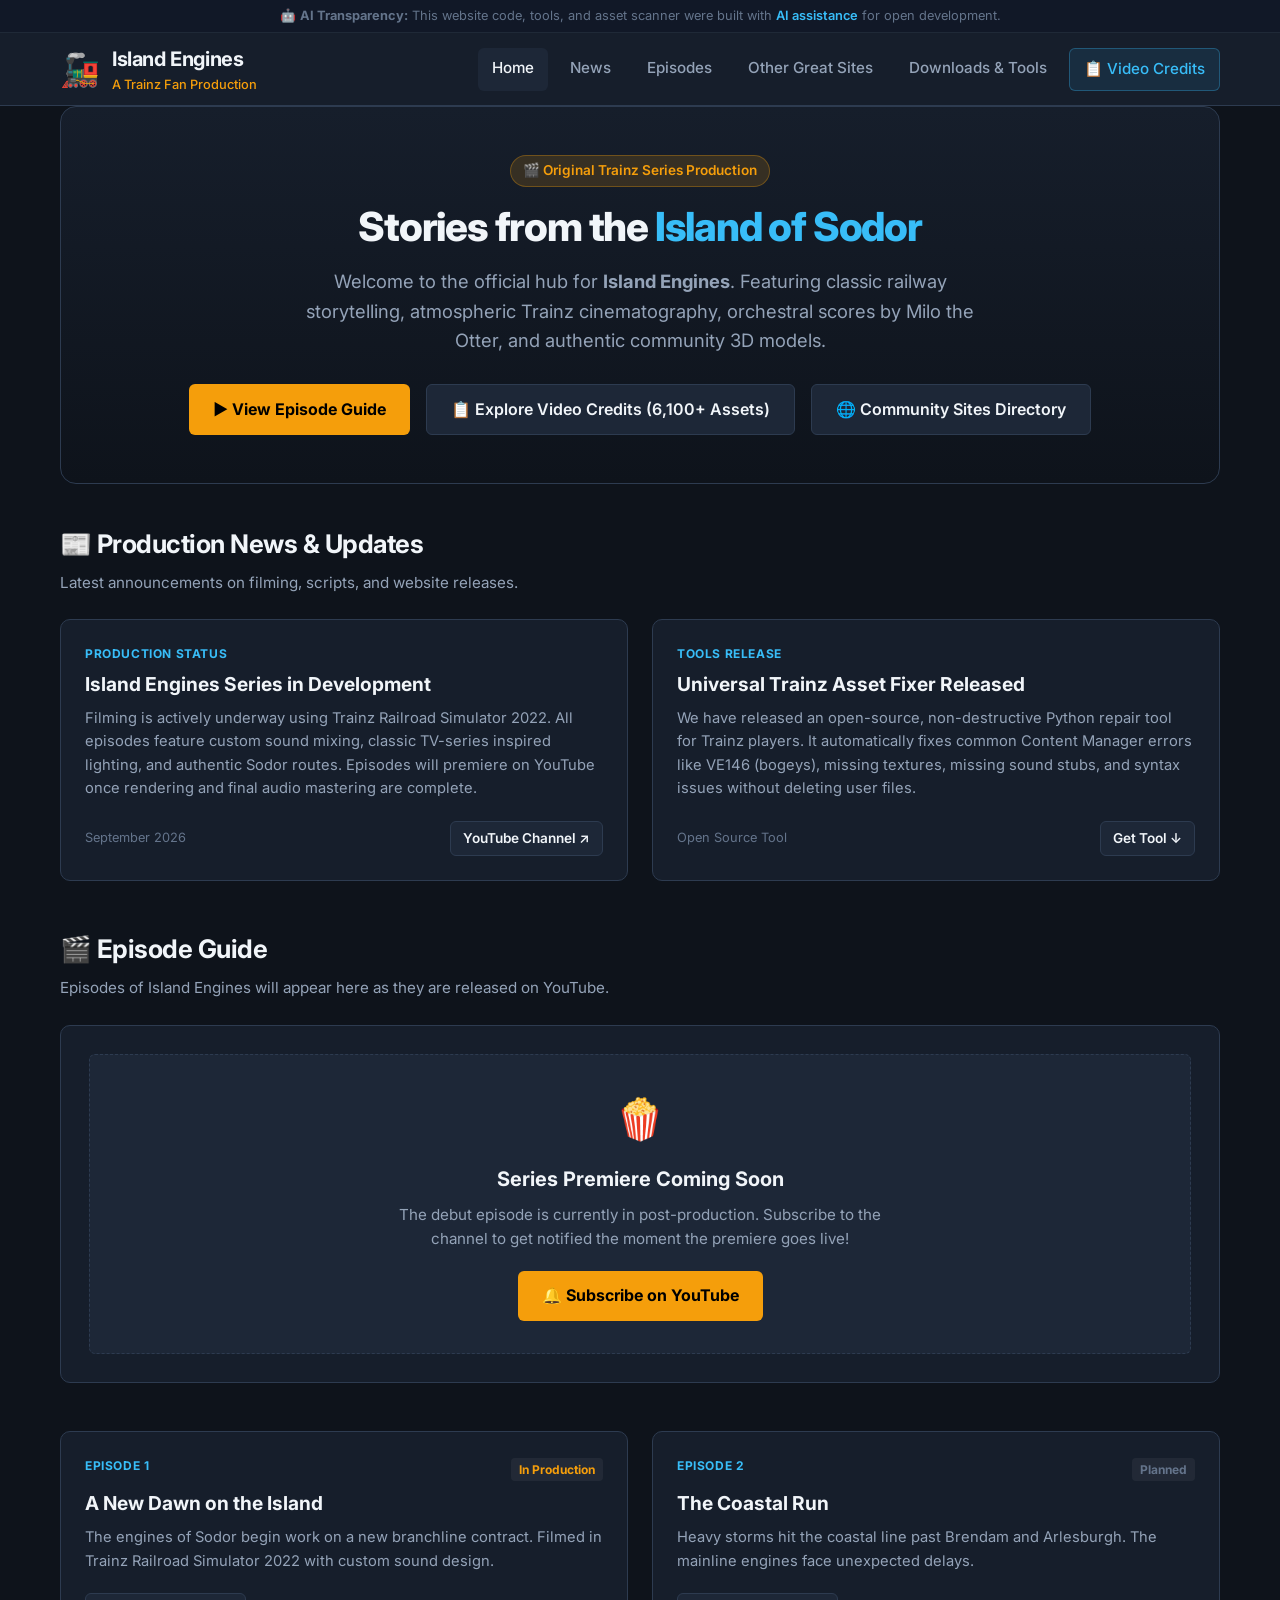
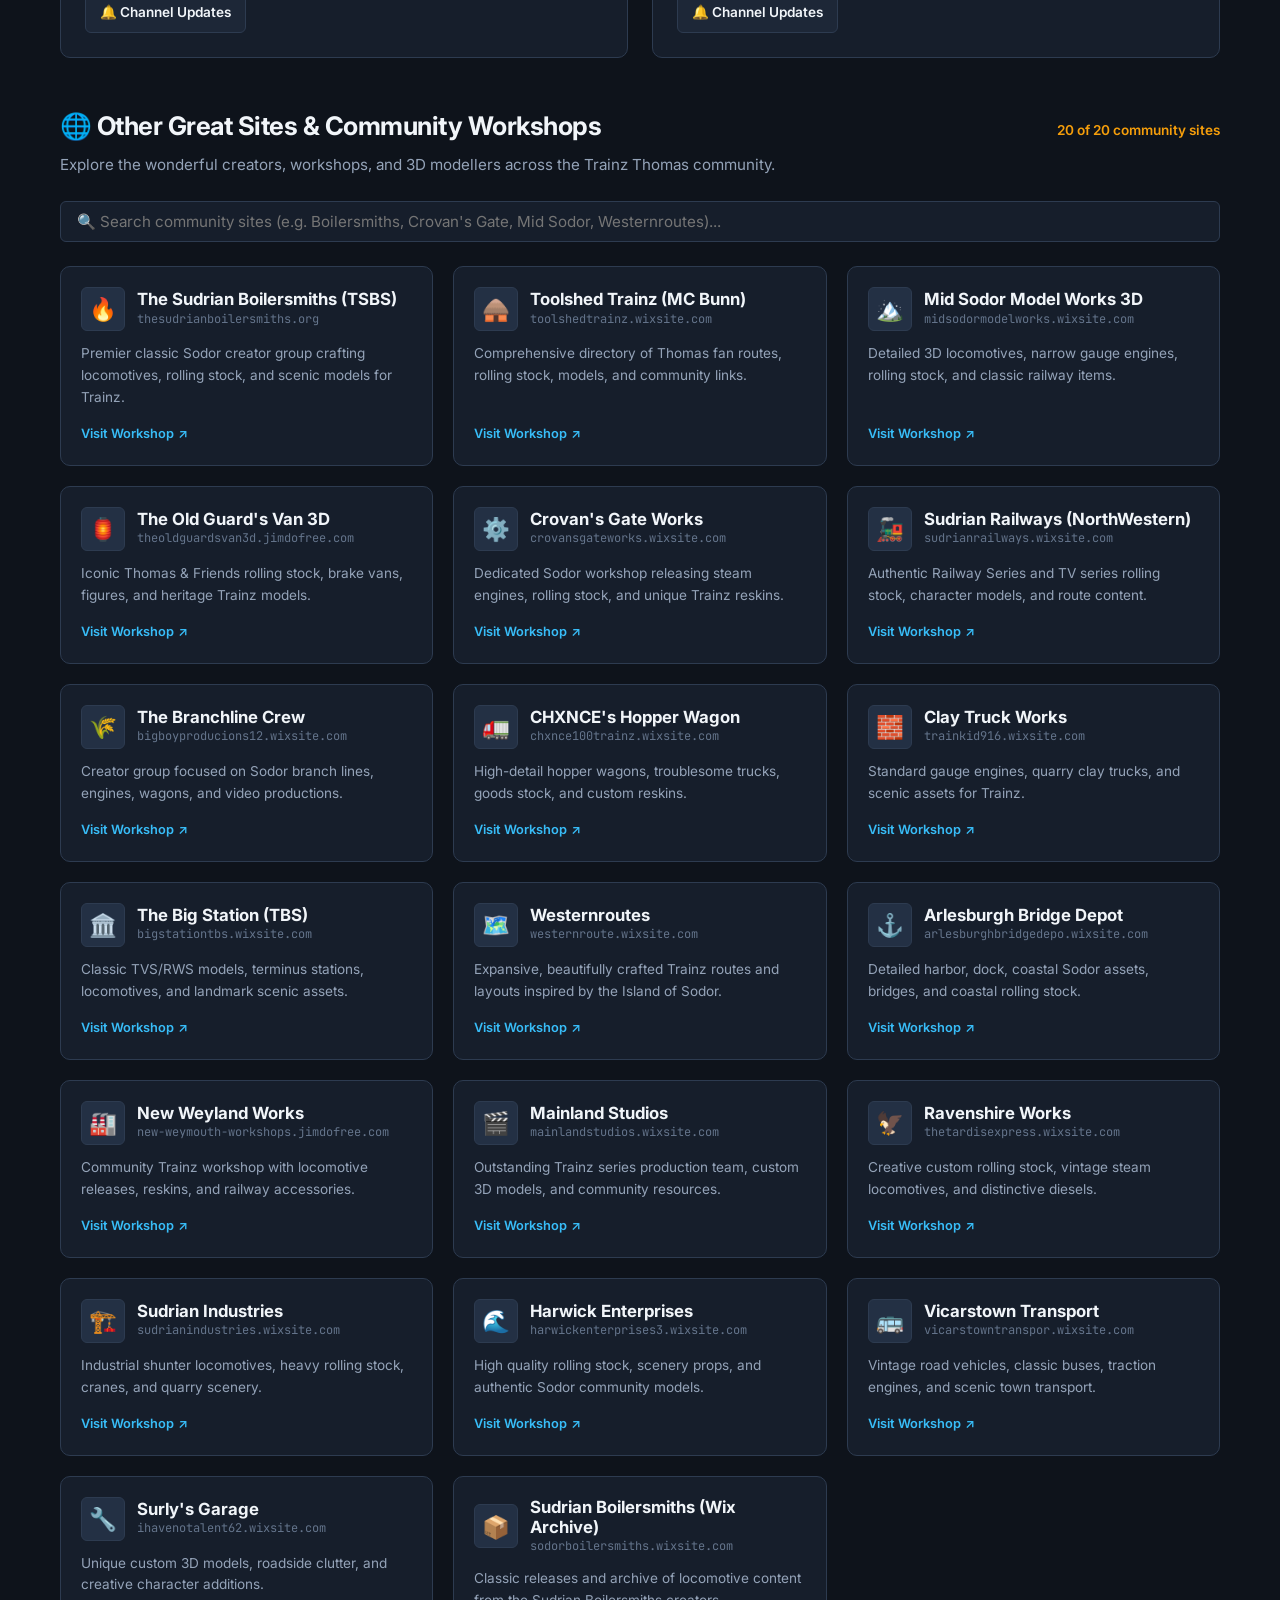
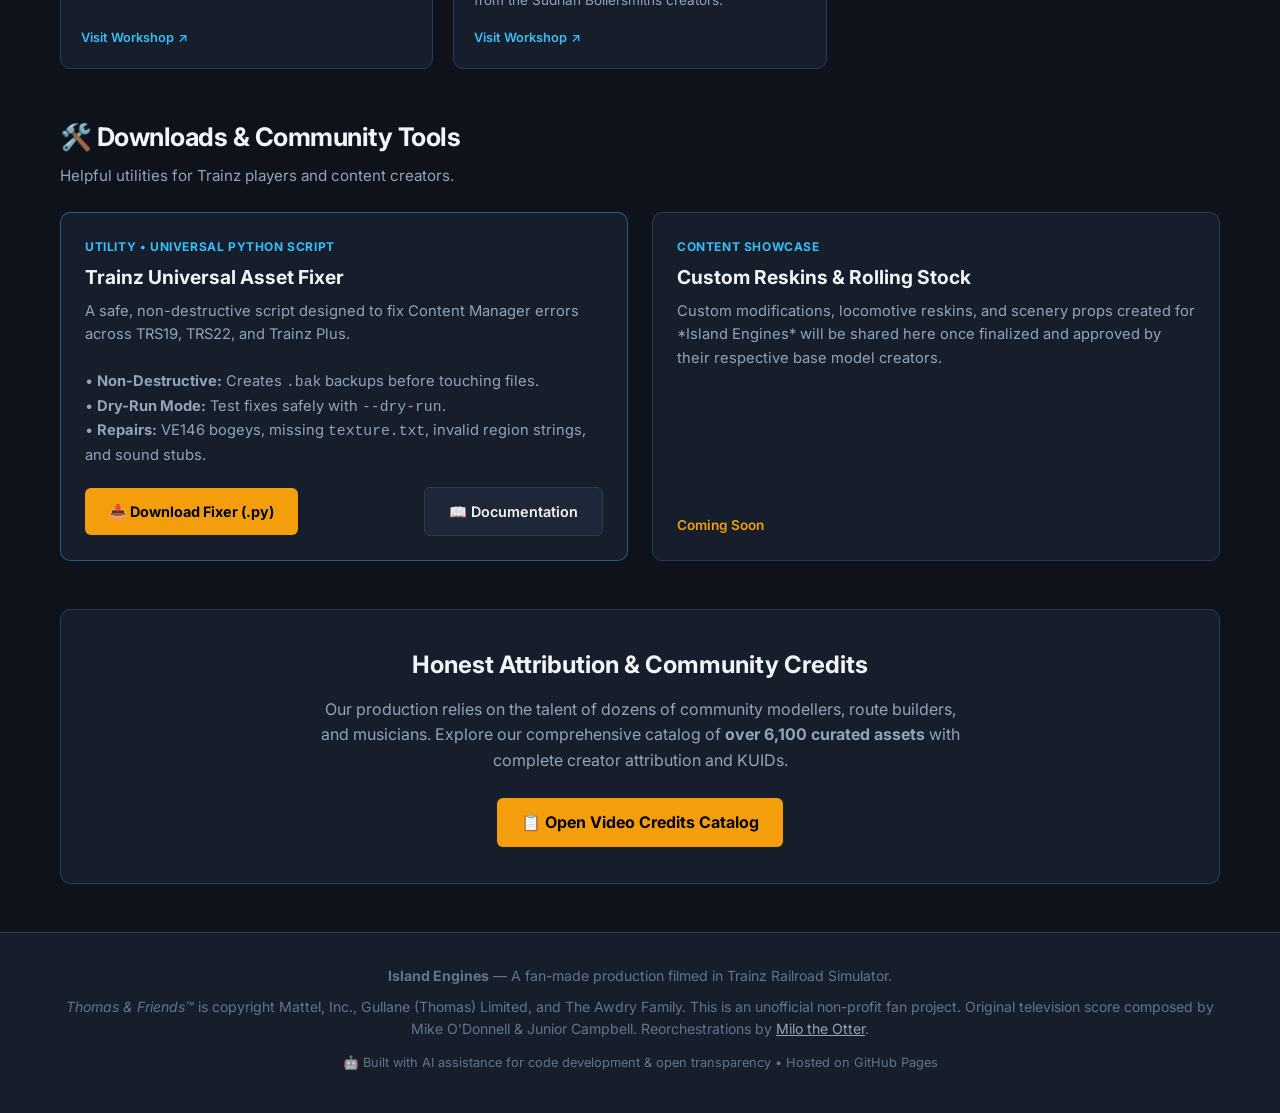
==== index.html @ 2d761fa5 "Transform site into Island Engines production hub with episodes, community directory, tools, and cre" ====
<!DOCTYPE html>
<html lang="en">
<head>
  <meta charset="UTF-8" />
  <meta name="viewport" content="width=device-width, initial-scale=1.0" />
  <title>Island Engines — Official Production Hub</title>
  <meta name="description" content="Official website for the Island Engines Trainz fan production series. Episodes, news, community workshops directory, tools, and comprehensive video credits." />
  <link rel="stylesheet" href="style.css" />
  <link rel="preconnect" href="https://fonts.googleapis.com">
  <link rel="preconnect" href="https://fonts.gstatic.com" crossorigin>
  <link href="https://fonts.googleapis.com/css2?family=Inter:wght@400;500;600;700;800&family=JetBrains+Mono:wght@400;500;600&display=swap" rel="stylesheet">
</head>
<body>

  <!-- AI Transparency Notice -->
  <div class="ai-transparency-banner">
    🤖 <strong>AI Transparency:</strong> This website code, tools, and asset scanner were built with <span>AI assistance</span> for open development.
  </div>

  <!-- Main Navigation Header -->
  <header class="site-header">
    <div class="container nav-container">
      <a href="#home" class="brand">
        <span class="brand-icon">🚂</span>
        <div class="brand-text">
          <h1>Island Engines</h1>
          <p>A Trainz Fan Production</p>
        </div>
      </a>
      <nav class="site-nav">
        <a href="#home" class="nav-link active">Home</a>
        <a href="#news" class="nav-link">News</a>
        <a href="#episodes" class="nav-link">Episodes</a>
        <a href="#sites" class="nav-link">Other Great Sites</a>
        <a href="#tools" class="nav-link">Downloads & Tools</a>
        <a href="./credits/" class="nav-link credits-highlight" title="Comprehensive Attribution Catalog">📋 Video Credits</a>
      </nav>
    </div>
  </header>

  <main class="container">

    <!-- Hero Section -->
    <section class="hero-section" id="home">
      <div class="hero-badge">🎬 Original Trainz Series Production</div>
      <h2 class="hero-title">Stories from the <span>Island of Sodor</span></h2>
      <p class="hero-subtitle">
        Welcome to the official hub for <strong>Island Engines</strong>. 
        Featuring classic railway storytelling, atmospheric Trainz cinematography, orchestral scores by Milo the Otter, 
        and authentic community 3D models.
      </p>
      <div class="hero-actions">
        <a href="#episodes" class="btn-primary">▶ View Episode Guide</a>
        <a href="./credits/" class="btn-secondary">📋 Explore Video Credits (6,100+ Assets)</a>
        <a href="#sites" class="btn-secondary">🌐 Community Sites Directory</a>
      </div>
    </section>

    <!-- News & Production Updates -->
    <section id="news" style="margin-bottom: 48px;">
      <div class="section-header">
        <h2 class="section-title">📰 Production News & Updates</h2>
        <p class="section-desc">Latest announcements on filming, scripts, and website releases.</p>
      </div>
      <div class="grid-2">
        <div class="card">
          <div class="card-tag">Production Status</div>
          <h3 class="card-title">Island Engines Series in Development</h3>
          <p class="card-body">
            Filming is actively underway using Trainz Railroad Simulator 2022. 
            All episodes feature custom sound mixing, classic TV-series inspired lighting, and authentic Sodor routes. 
            Episodes will premiere on YouTube once rendering and final audio mastering are complete.
          </p>
          <div class="card-footer">
            <span style="font-size: 0.8rem; color: var(--text-dim);">September 2026</span>
            <a href="https://www.youtube.com/@brawllaunchchannel" target="_blank" rel="noopener noreferrer" class="btn-secondary" style="font-size: 0.85rem; padding: 6px 12px;">YouTube Channel ↗</a>
          </div>
        </div>

        <div class="card">
          <div class="card-tag">Tools Release</div>
          <h3 class="card-title">Universal Trainz Asset Fixer Released</h3>
          <p class="card-body">
            We have released an open-source, non-destructive Python repair tool for Trainz players. 
            It automatically fixes common Content Manager errors like VE146 (bogeys), missing textures, missing sound stubs, 
            and syntax issues without deleting user files.
          </p>
          <div class="card-footer">
            <span style="font-size: 0.8rem; color: var(--text-dim);">Open Source Tool</span>
            <a href="#tools" class="btn-secondary" style="font-size: 0.85rem; padding: 6px 12px;">Get Tool ↓</a>
          </div>
        </div>
      </div>
    </section>

    <!-- Episodes Guide & Video Premiere -->
    <section id="episodes" style="margin-bottom: 48px;">
      <div class="section-header">
        <h2 class="section-title">🎬 Episode Guide</h2>
        <p class="section-desc">Episodes of Island Engines will appear here as they are released on YouTube.</p>
      </div>

      <!-- Playlist / Premiere Status Card -->
      <div class="yt-playlist-box">
        <div class="yt-status-card">
          <div class="yt-status-icon">🍿</div>
          <h3 class="yt-status-title">Series Premiere Coming Soon</h3>
          <p class="yt-status-msg">
            The debut episode is currently in post-production. Subscribe to the channel to get notified the moment the premiere goes live!
          </p>
          <a href="https://www.youtube.com/@brawllaunchchannel?sub_confirmation=1" target="_blank" rel="noopener noreferrer" class="btn-primary">
            🔔 Subscribe on YouTube
          </a>
        </div>
      </div>

      <!-- Episode Cards (Injected by main.js) -->
      <div class="grid-2" id="episodes-container">
        <!-- Rendered by main.js -->
      </div>
    </section>

    <!-- Other Great Sites (Community Affiliates Directory) -->
    <section id="sites" style="margin-bottom: 48px;">
      <div class="section-header">
        <div style="display: flex; justify-content: space-between; align-items: baseline; flex-wrap: wrap; gap: 12px;">
          <div>
            <h2 class="section-title">🌐 Other Great Sites & Community Workshops</h2>
            <p class="section-desc">Explore the wonderful creators, workshops, and 3D modellers across the Trainz Thomas community.</p>
          </div>
          <span id="site-count-indicator" style="font-size: 0.85rem; color: var(--accent-gold); font-weight: 600;">20 community sites</span>
        </div>
      </div>

      <!-- Search Filter Bar -->
      <div class="filter-bar">
        <input 
          type="text" 
          id="site-search-input" 
          class="search-input" 
          placeholder="🔍 Search community sites (e.g. Boilersmiths, Crovan's Gate, Mid Sodor, Westernroutes)..." 
        />
      </div>

      <!-- 20 Community Sites Grid (Injected by main.js) -->
      <div class="grid-3" id="community-sites-container">
        <!-- Populated dynamically by main.js -->
      </div>
    </section>

    <!-- Downloads & Tools Section -->
    <section id="tools" style="margin-bottom: 48px;">
      <div class="section-header">
        <h2 class="section-title">🛠️ Downloads & Community Tools</h2>
        <p class="section-desc">Helpful utilities for Trainz players and content creators.</p>
      </div>

      <div class="grid-2">
        <!-- Universal Fixer Tool -->
        <div class="card" style="border-color: rgba(56, 189, 248, 0.4);">
          <div class="card-tag">Utility • Universal Python Script</div>
          <h3 class="card-title">Trainz Universal Asset Fixer</h3>
          <p class="card-body">
            A safe, non-destructive script designed to fix Content Manager errors across TRS19, TRS22, and Trainz Plus.
            <br><br>
            • <strong>Non-Destructive:</strong> Creates <code>.bak</code> backups before touching files.<br>
            • <strong>Dry-Run Mode:</strong> Test fixes safely with <code>--dry-run</code>.<br>
            • <strong>Repairs:</strong> VE146 bogeys, missing <code>texture.txt</code>, invalid region strings, and sound stubs.
          </p>
          <div class="card-footer">
            <a href="./tools/trainz_universal_fixer.py" download="trainz_universal_fixer.py" class="btn-primary" style="font-size: 0.9rem;">
              📥 Download Fixer (.py)
            </a>
            <a href="./tools/README_FIXER.md" target="_blank" class="btn-secondary" style="font-size: 0.9rem;">
              📖 Documentation
            </a>
          </div>
        </div>

        <!-- Custom Content Placeholder -->
        <div class="card">
          <div class="card-tag">Content Showcase</div>
          <h3 class="card-title">Custom Reskins & Rolling Stock</h3>
          <p class="card-body">
            Custom modifications, locomotive reskins, and scenery props created for *Island Engines* will be shared here once finalized and approved by their respective base model creators.
          </p>
          <div class="card-footer">
            <span style="font-size: 0.85rem; color: var(--accent-gold); font-weight: 600;">Coming Soon</span>
          </div>
        </div>
      </div>
    </section>

    <!-- Credits Callout Banner -->
    <section style="background: var(--bg-surface); border: 1px solid var(--border-subtle); border-radius: var(--radius-md); padding: 36px; text-align: center; margin-bottom: 48px;">
      <h3 style="font-size: 1.5rem; font-weight: 700; margin-bottom: 12px;">Honest Attribution & Community Credits</h3>
      <p style="color: var(--text-muted); max-width: 640px; margin: 0 auto 24px auto;">
        Our production relies on the talent of dozens of community modellers, route builders, and musicians. 
        Explore our comprehensive catalog of <strong>over 6,100 curated assets</strong> with complete creator attribution and KUIDs.
      </p>
      <a href="./credits/" class="btn-primary" style="font-size: 1rem;">
        📋 Open Video Credits Catalog
      </a>
    </section>

  </main>

  <!-- Site Footer -->
  <footer class="site-footer">
    <div class="container">
      <p><strong>Island Engines</strong> — A fan-made production filmed in Trainz Railroad Simulator.</p>
      <p>
        <em>Thomas & Friends™</em> is copyright Mattel, Inc., Gullane (Thomas) Limited, and The Awdry Family. 
        This is an unofficial non-profit fan project. Original television score composed by Mike O'Donnell & Junior Campbell. 
        Reorchestrations by <a href="https://soundcloud.com" target="_blank" rel="noopener">Milo the Otter</a>.
      </p>
      <p style="margin-top: 12px; font-size: 0.8rem; color: var(--text-dim);">
        🤖 Built with AI assistance for code development & open transparency • Hosted on GitHub Pages
      </p>
    </div>
  </footer>

  <script src="main.js"></script>
</body>
</html>
---- style.css ----
/* ==========================================================================
   Island Engines — Official Production Hub Stylesheet
   Clean, semantic, lightweight, original CSS.
   Built with AI assistance for development & transparency.
   ========================================================================== */

:root {
  --bg-primary: #0e131b;
  --bg-surface: #161e2b;
  --bg-card: #1d2737;
  --bg-card-hover: #233044;
  --text-main: #f1f5f9;
  --text-muted: #94a3b8;
  --text-dim: #64748b;
  --accent-blue: #38bdf8;
  --accent-gold: #f59e0b;
  --accent-gold-hover: #d97706;
  --accent-green: #10b981;
  --border-subtle: #2d3b50;
  --border-highlight: #3b82f6;
  --font-sans: 'Inter', -apple-system, BlinkMacSystemFont, "Segoe UI", Roboto, sans-serif;
  --font-mono: 'JetBrains Mono', monospace;
  --radius-sm: 6px;
  --radius-md: 10px;
  --radius-lg: 16px;
  --max-width: 1200px;
}

* {
  box-sizing: border-box;
  margin: 0;
  padding: 0;
}

body {
  background-color: var(--bg-primary);
  color: var(--text-main);
  font-family: var(--font-sans);
  line-height: 1.6;
  min-height: 100vh;
  display: flex;
  flex-direction: column;
}

/* AI Transparency Banner */
.ai-transparency-banner {
  background: #111827;
  border-bottom: 1px solid #1f2937;
  padding: 6px 16px;
  font-size: 0.8rem;
  color: var(--text-dim);
  text-align: center;
}

.ai-transparency-banner span {
  color: var(--accent-blue);
  font-weight: 600;
}

/* Container */
.container {
  width: 100%;
  max-width: var(--max-width);
  margin: 0 auto;
  padding: 0 20px;
}

/* Header & Nav */
.site-header {
  background-color: var(--bg-surface);
  border-bottom: 1px solid var(--border-subtle);
  position: sticky;
  top: 0;
  z-index: 100;
}

.nav-container {
  display: flex;
  align-items: center;
  justify-content: space-between;
  height: 72px;
}

.brand {
  display: flex;
  align-items: center;
  gap: 12px;
  text-decoration: none;
  color: inherit;
}

.brand-icon {
  font-size: 2rem;
}

.brand-text h1 {
  font-size: 1.25rem;
  font-weight: 700;
  letter-spacing: -0.02em;
  color: var(--text-main);
}

.brand-text p {
  font-size: 0.8rem;
  color: var(--accent-gold);
  font-weight: 500;
}

.site-nav {
  display: flex;
  gap: 8px;
}

.nav-link {
  color: var(--text-muted);
  text-decoration: none;
  padding: 8px 14px;
  border-radius: var(--radius-sm);
  font-size: 0.95rem;
  font-weight: 500;
  transition: all 0.2s ease;
}

.nav-link:hover, .nav-link.active {
  color: var(--text-main);
  background: var(--bg-card);
}

.nav-link.credits-highlight {
  color: #38bdf8;
  background: rgba(56, 189, 248, 0.1);
  border: 1px solid rgba(56, 189, 248, 0.3);
}

.nav-link.credits-highlight:hover {
  background: rgba(56, 189, 248, 0.2);
}

/* Main Content Area */
main {
  flex: 1;
  padding: 32px 0 64px 0;
}

/* Hero Section */
.hero-section {
  background: linear-gradient(180deg, var(--bg-surface) 0%, var(--bg-primary) 100%);
  border: 1px solid var(--border-subtle);
  border-radius: var(--radius-lg);
  padding: 48px 36px;
  margin-bottom: 40px;
  text-align: center;
  position: relative;
  overflow: hidden;
}

.hero-badge {
  display: inline-block;
  background: rgba(245, 158, 11, 0.15);
  color: var(--accent-gold);
  border: 1px solid rgba(245, 158, 11, 0.3);
  padding: 4px 12px;
  border-radius: 999px;
  font-size: 0.85rem;
  font-weight: 600;
  margin-bottom: 16px;
}

.hero-title {
  font-size: 2.5rem;
  font-weight: 800;
  line-height: 1.2;
  margin-bottom: 16px;
  letter-spacing: -0.03em;
}

.hero-title span {
  color: var(--accent-blue);
}

.hero-subtitle {
  font-size: 1.15rem;
  color: var(--text-muted);
  max-width: 680px;
  margin: 0 auto 28px auto;
}

.hero-actions {
  display: flex;
  justify-content: center;
  gap: 16px;
  flex-wrap: wrap;
}

.btn-primary {
  background: var(--accent-gold);
  color: #000;
  font-weight: 700;
  padding: 12px 24px;
  border-radius: var(--radius-sm);
  text-decoration: none;
  transition: all 0.2s ease;
  display: inline-flex;
  align-items: center;
  gap: 8px;
}

.btn-primary:hover {
  background: var(--accent-gold-hover);
  transform: translateY(-1px);
}

.btn-secondary {
  background: var(--bg-card);
  color: var(--text-main);
  border: 1px solid var(--border-subtle);
  font-weight: 600;
  padding: 12px 24px;
  border-radius: var(--radius-sm);
  text-decoration: none;
  transition: all 0.2s ease;
  display: inline-flex;
  align-items: center;
  gap: 8px;
}

.btn-secondary:hover {
  background: var(--bg-card-hover);
  border-color: var(--accent-blue);
}

/* Sections Common */
.section-header {
  margin-bottom: 24px;
}

.section-title {
  font-size: 1.6rem;
  font-weight: 700;
  letter-spacing: -0.02em;
  margin-bottom: 6px;
}

.section-desc {
  color: var(--text-muted);
  font-size: 0.95rem;
}

/* Content Grid */
.grid-2 {
  display: grid;
  grid-template-columns: repeat(auto-fit, minmax(320px, 1fr));
  gap: 24px;
  margin-bottom: 48px;
}

.grid-3 {
  display: grid;
  grid-template-columns: repeat(auto-fill, minmax(280px, 1fr));
  gap: 20px;
  margin-bottom: 48px;
}

/* Cards */
.card {
  background: var(--bg-surface);
  border: 1px solid var(--border-subtle);
  border-radius: var(--radius-md);
  padding: 24px;
  transition: transform 0.2s ease, border-color 0.2s ease;
  display: flex;
  flex-direction: column;
}

.card:hover {
  border-color: rgba(56, 189, 248, 0.4);
  transform: translateY(-2px);
}

.card-tag {
  font-size: 0.75rem;
  text-transform: uppercase;
  letter-spacing: 0.05em;
  font-weight: 700;
  color: var(--accent-blue);
  margin-bottom: 8px;
}

.card-title {
  font-size: 1.2rem;
  font-weight: 700;
  margin-bottom: 10px;
  line-height: 1.3;
}

.card-body {
  color: var(--text-muted);
  font-size: 0.92rem;
  margin-bottom: 20px;
  flex: 1;
}

.card-footer {
  margin-top: auto;
  display: flex;
  justify-content: space-between;
  align-items: center;
}

/* YouTube Dynamic Video / Playlist Section */
.yt-playlist-box {
  background: var(--bg-surface);
  border: 1px solid var(--border-subtle);
  border-radius: var(--radius-md);
  padding: 28px;
  margin-bottom: 48px;
}

.yt-status-card {
  background: var(--bg-card);
  border: 1px dashed var(--border-subtle);
  border-radius: var(--radius-sm);
  padding: 32px 20px;
  text-align: center;
}

.yt-status-icon {
  font-size: 2.5rem;
  margin-bottom: 12px;
}

.yt-status-title {
  font-size: 1.25rem;
  font-weight: 700;
  margin-bottom: 8px;
}

.yt-status-msg {
  color: var(--text-muted);
  font-size: 0.95rem;
  max-width: 500px;
  margin: 0 auto 20px auto;
}

/* Other Great Sites / Affiliates Grid */
.site-link-card {
  background: var(--bg-surface);
  border: 1px solid var(--border-subtle);
  border-radius: var(--radius-md);
  padding: 20px;
  text-decoration: none;
  color: inherit;
  display: flex;
  flex-direction: column;
  transition: all 0.2s ease;
}

.site-link-card:hover {
  background: var(--bg-card);
  border-color: var(--accent-gold);
  transform: translateY(-2px);
}

.site-card-header {
  display: flex;
  align-items: center;
  gap: 12px;
  margin-bottom: 12px;
}

.site-logo-icon {
  width: 44px;
  height: 44px;
  background: var(--bg-card-hover);
  border: 1px solid var(--border-subtle);
  border-radius: var(--radius-sm);
  display: flex;
  align-items: center;
  justify-content: center;
  font-size: 1.4rem;
  flex-shrink: 0;
}

.site-card-title {
  font-size: 1.05rem;
  font-weight: 700;
  color: var(--text-main);
  line-height: 1.2;
}

.site-card-domain {
  font-size: 0.75rem;
  color: var(--text-dim);
  font-family: var(--font-mono);
}

.site-card-desc {
  font-size: 0.85rem;
  color: var(--text-muted);
  margin-bottom: 16px;
  flex: 1;
}

.site-card-action {
  font-size: 0.8rem;
  color: var(--accent-blue);
  font-weight: 600;
  display: flex;
  align-items: center;
  gap: 4px;
}

/* Search Box for Sites */
.filter-bar {
  display: flex;
  gap: 12px;
  margin-bottom: 24px;
  flex-wrap: wrap;
}

.search-input {
  background: var(--bg-surface);
  border: 1px solid var(--border-subtle);
  color: var(--text-main);
  font-family: inherit;
  font-size: 0.95rem;
  padding: 10px 16px;
  border-radius: var(--radius-sm);
  flex: 1;
  min-width: 240px;
}

.search-input:focus {
  outline: none;
  border-color: var(--accent-blue);
}

/* Footer */
.site-footer {
  background: var(--bg-surface);
  border-top: 1px solid var(--border-subtle);
  padding: 32px 0;
  font-size: 0.88rem;
  color: var(--text-dim);
  text-align: center;
}

.site-footer p {
  margin-bottom: 8px;
}

.site-footer a {
  color: var(--text-muted);
  text-decoration: underline;
}

.site-footer a:hover {
  color: var(--accent-blue);
}

/* Responsive */
@media (max-width: 768px) {
  .nav-container {
    flex-direction: column;
    height: auto;
    padding: 16px 0;
    gap: 12px;
  }
  .site-nav {
    flex-wrap: wrap;
    justify-content: center;
  }
  .hero-title {
    font-size: 1.85rem;
  }
  .hero-section {
    padding: 32px 20px;
  }
}
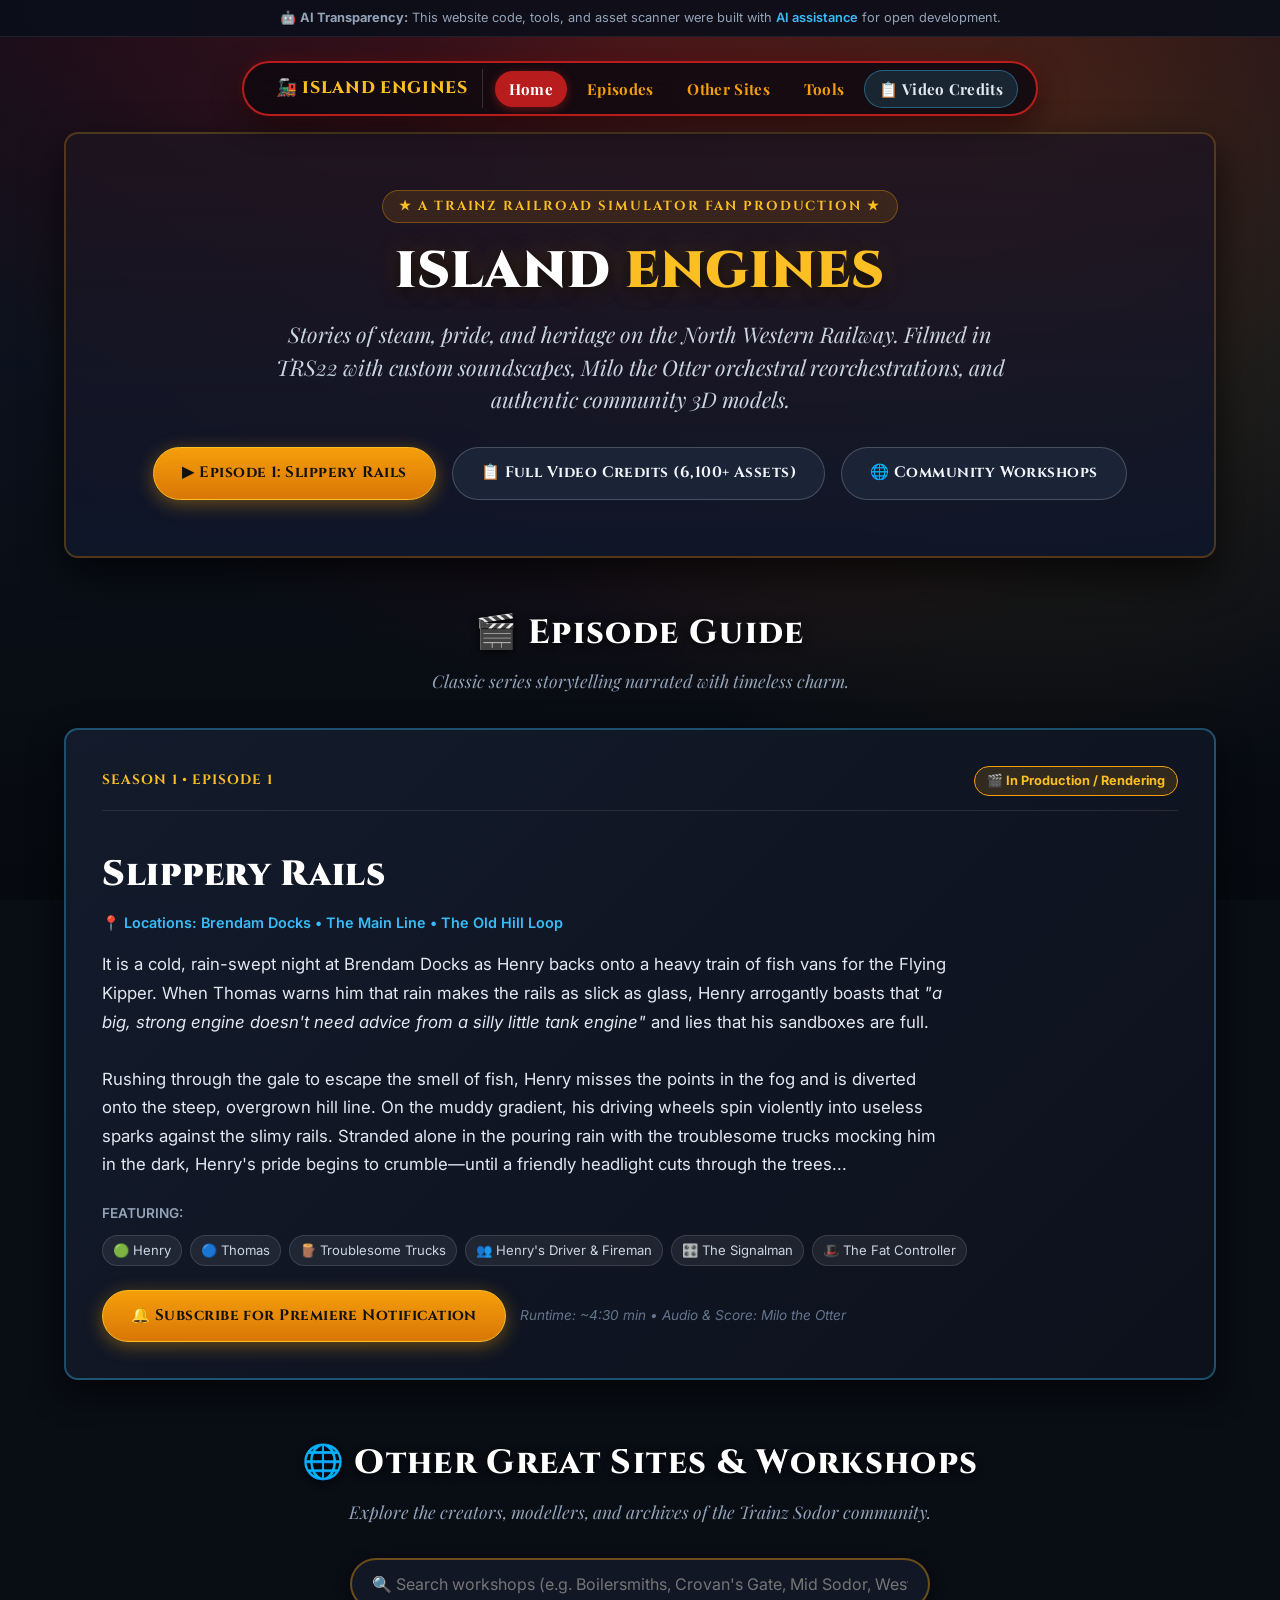
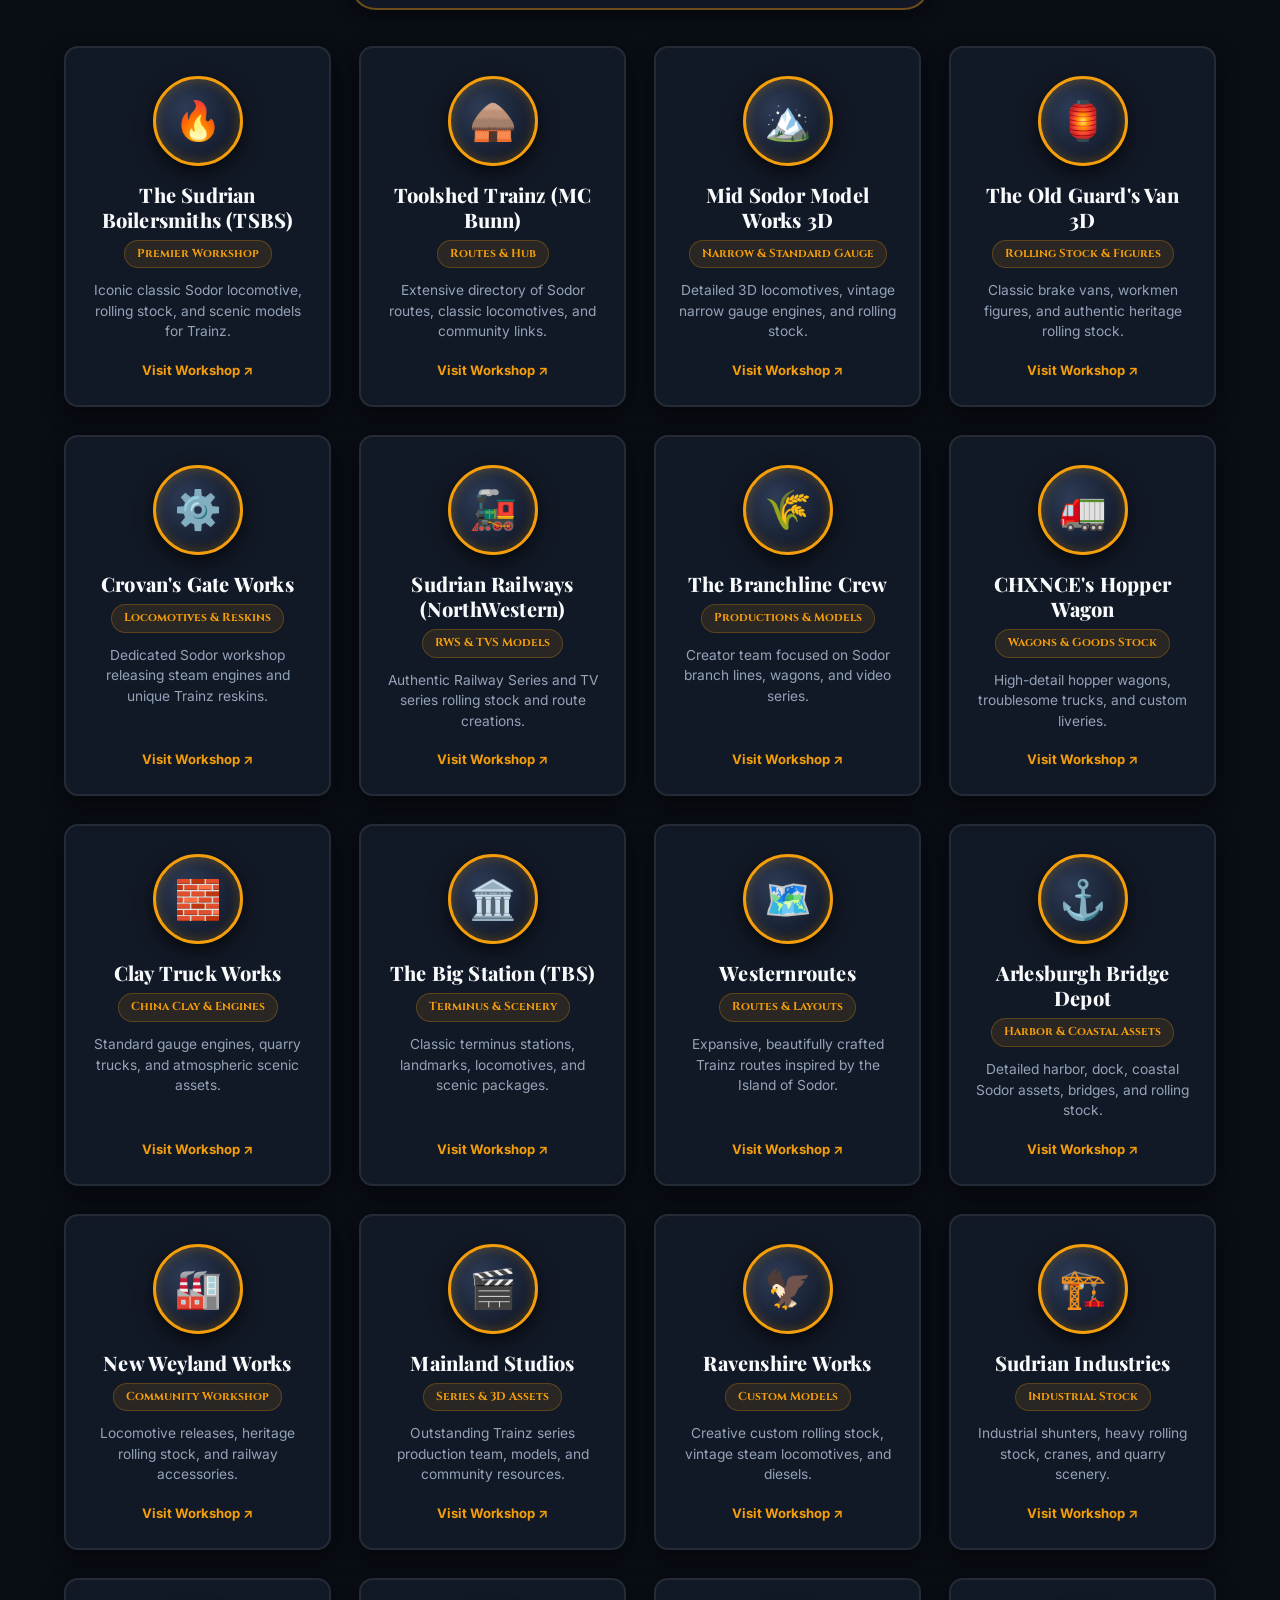
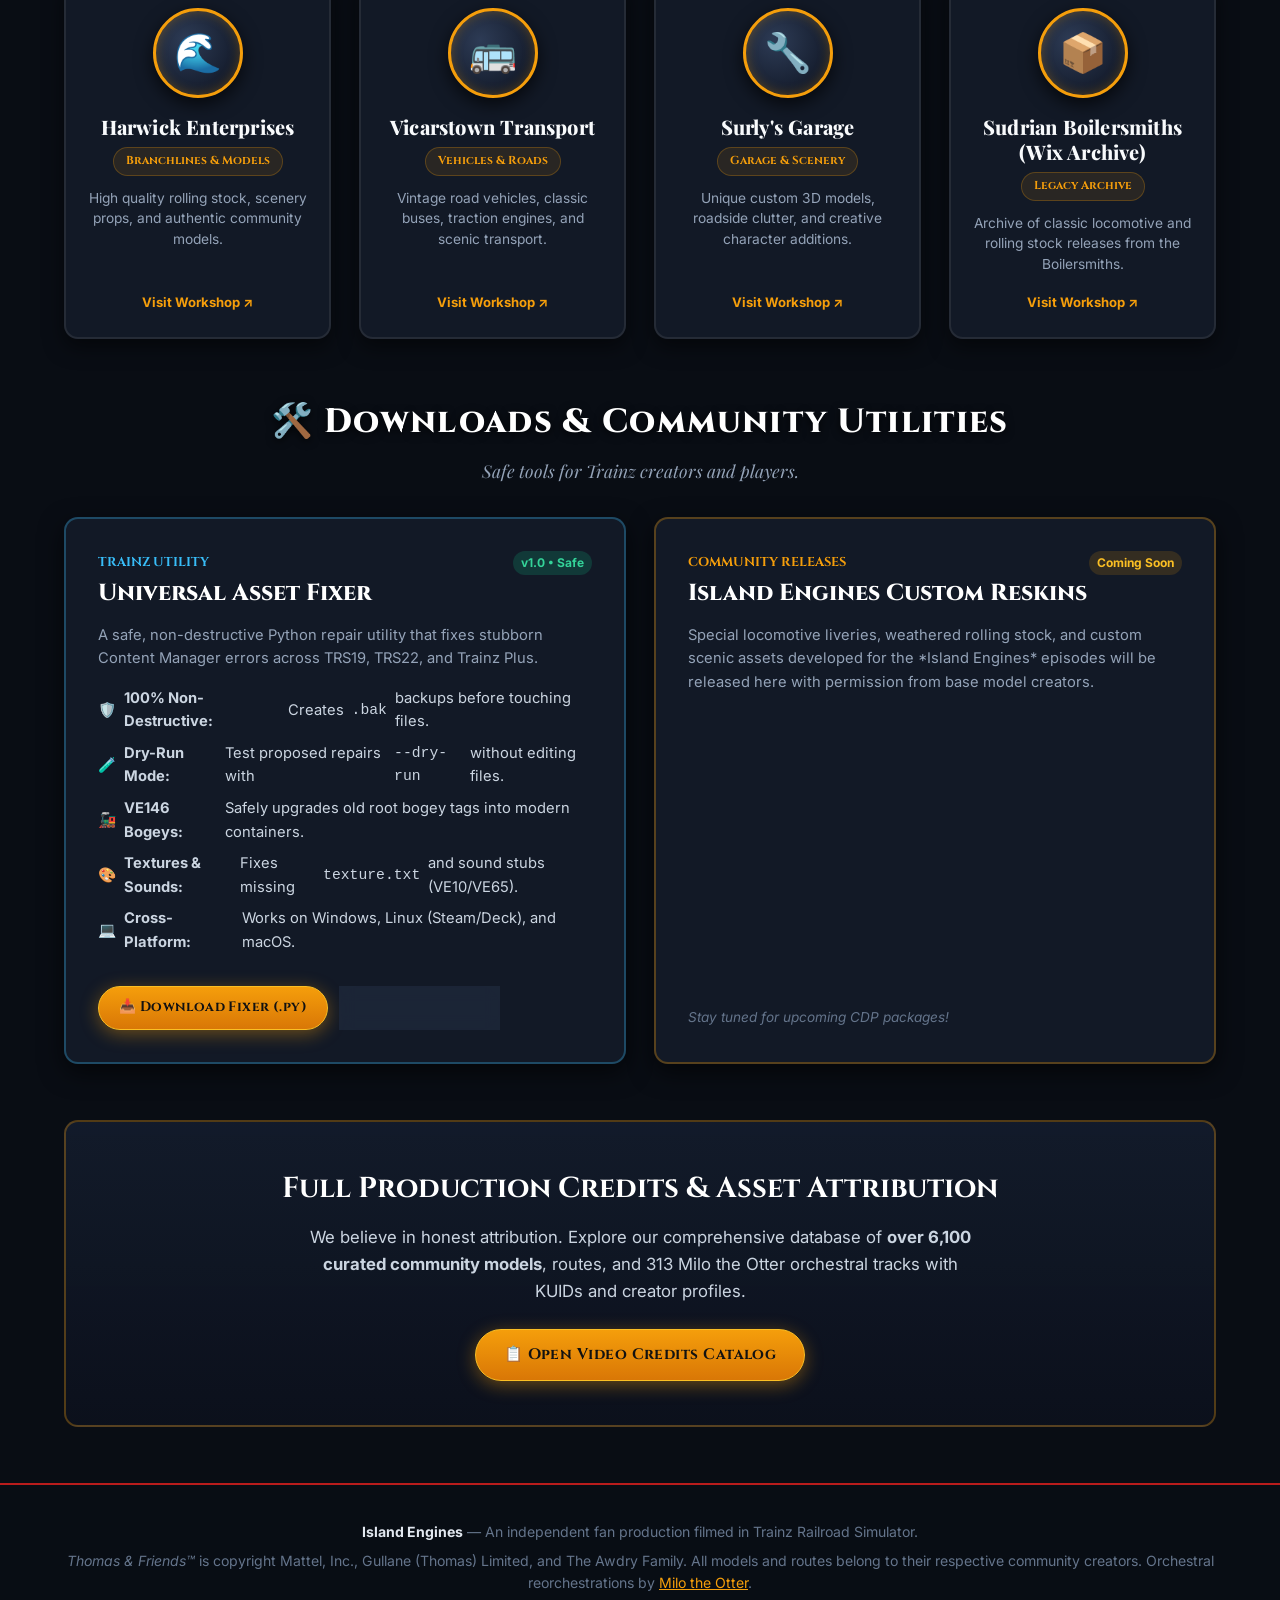
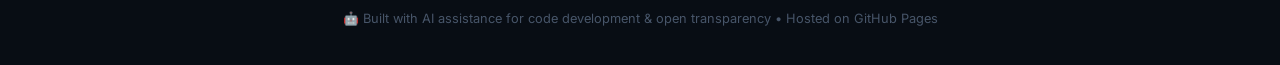
==== commit c70b1224: "Redesign Island Engines portal with authentic Clay Truck Works Sodor aesthetic and add Episode 1 Sli" ====
--- a/index.html
+++ b/index.html
@@ -3,12 +3,11 @@
 <head>
   <meta charset="UTF-8" />
   <meta name="viewport" content="width=device-width, initial-scale=1.0" />
-  <title>Island Engines — Official Production Hub</title>
+  <title>Island Engines — Official Trainz Production Hub</title>
   <meta name="description" content="Official website for the Island Engines Trainz fan production series. Episodes, news, community workshops directory, tools, and comprehensive video credits." />
   <link rel="stylesheet" href="style.css" />
   <link rel="preconnect" href="https://fonts.googleapis.com">
   <link rel="preconnect" href="https://fonts.gstatic.com" crossorigin>
-  <link href="https://fonts.googleapis.com/css2?family=Inter:wght@400;500;600;700;800&family=JetBrains+Mono:wght@400;500;600&display=swap" rel="stylesheet">
 </head>
 <body>
 
@@ -17,204 +16,184 @@
     🤖 <strong>AI Transparency:</strong> This website code, tools, and asset scanner were built with <span>AI assistance</span> for open development.
   </div>
 
-  <!-- Main Navigation Header -->
+  <!-- Classic Sodor Community Pill Header -->
   <header class="site-header">
-    <div class="container nav-container">
-      <a href="#home" class="brand">
-        <span class="brand-icon">🚂</span>
-        <div class="brand-text">
-          <h1>Island Engines</h1>
-          <p>A Trainz Fan Production</p>
-        </div>
-      </a>
-      <nav class="site-nav">
-        <a href="#home" class="nav-link active">Home</a>
-        <a href="#news" class="nav-link">News</a>
-        <a href="#episodes" class="nav-link">Episodes</a>
-        <a href="#sites" class="nav-link">Other Great Sites</a>
-        <a href="#tools" class="nav-link">Downloads & Tools</a>
-        <a href="./credits/" class="nav-link credits-highlight" title="Comprehensive Attribution Catalog">📋 Video Credits</a>
-      </nav>
+    <div class="nav-pill-wrapper">
+      <a href="#home" class="nav-pill-brand">🚂 ISLAND ENGINES</a>
+      <a href="#home" class="nav-pill-link active">Home</a>
+      <a href="#episodes" class="nav-pill-link">Episodes</a>
+      <a href="#sites" class="nav-pill-link">Other Sites</a>
+      <a href="#tools" class="nav-pill-link">Tools</a>
+      <a href="./credits/" class="nav-pill-link credits-pill" title="6,100+ Curated Community Assets">📋 Video Credits</a>
     </div>
   </header>
 
   <main class="container">
 
-    <!-- Hero Section -->
+    <!-- Atmospheric Hero Section -->
     <section class="hero-section" id="home">
-      <div class="hero-badge">🎬 Original Trainz Series Production</div>
-      <h2 class="hero-title">Stories from the <span>Island of Sodor</span></h2>
-      <p class="hero-subtitle">
-        Welcome to the official hub for <strong>Island Engines</strong>. 
-        Featuring classic railway storytelling, atmospheric Trainz cinematography, orchestral scores by Milo the Otter, 
-        and authentic community 3D models.
+      <div class="hero-subtitle-badge">★ A Trainz Railroad Simulator Fan Production ★</div>
+      <h1 class="hero-title">ISLAND <span>ENGINES</span></h1>
+      <p class="hero-tagline">
+        Stories of steam, pride, and heritage on the North Western Railway.
+        Filmed in TRS22 with custom soundscapes, Milo the Otter orchestral reorchestrations, and authentic community 3D models.
       </p>
       <div class="hero-actions">
-        <a href="#episodes" class="btn-primary">▶ View Episode Guide</a>
-        <a href="./credits/" class="btn-secondary">📋 Explore Video Credits (6,100+ Assets)</a>
-        <a href="#sites" class="btn-secondary">🌐 Community Sites Directory</a>
-      </div>
-    </section>
-
-    <!-- News & Production Updates -->
-    <section id="news" style="margin-bottom: 48px;">
-      <div class="section-header">
-        <h2 class="section-title">📰 Production News & Updates</h2>
-        <p class="section-desc">Latest announcements on filming, scripts, and website releases.</p>
-      </div>
-      <div class="grid-2">
-        <div class="card">
-          <div class="card-tag">Production Status</div>
-          <h3 class="card-title">Island Engines Series in Development</h3>
-          <p class="card-body">
-            Filming is actively underway using Trainz Railroad Simulator 2022. 
-            All episodes feature custom sound mixing, classic TV-series inspired lighting, and authentic Sodor routes. 
-            Episodes will premiere on YouTube once rendering and final audio mastering are complete.
+        <a href="#episodes" class="btn-steam primary">▶ Episode 1: Slippery Rails</a>
+        <a href="./credits/" class="btn-steam secondary">📋 Full Video Credits (6,100+ Assets)</a>
+        <a href="#sites" class="btn-steam secondary">🌐 Community Workshops</a>
+      </div>
+    </section>
+
+    <!-- Episode 1 Feature Showcase (Direct from Story Script) -->
+    <section id="episodes" style="margin-bottom: 56px;">
+      <div class="section-heading-box">
+        <h2 class="section-title">🎬 Episode Guide</h2>
+        <p class="section-desc">Classic series storytelling narrated with timeless charm.</p>
+      </div>
+
+      <div class="episode-feature-card">
+        <div class="ep-meta-row">
+          <div class="ep-badge">SEASON 1 • EPISODE 1</div>
+          <div class="ep-status-pill">🎬 In Production / Rendering</div>
+        </div>
+
+        <div>
+          <h3 class="ep-title">Slippery Rails</h3>
+          <div class="ep-locations">📍 Locations: Brendam Docks • The Main Line • The Old Hill Loop</div>
+          
+          <p class="ep-synopsis">
+            It is a cold, rain-swept night at Brendam Docks as Henry backs onto a heavy train of fish vans for the Flying Kipper. 
+            When Thomas warns him that rain makes the rails as slick as glass, Henry arrogantly boasts that <em>"a big, strong engine doesn't need advice from a silly little tank engine"</em> and lies that his sandboxes are full.
+            <br><br>
+            Rushing through the gale to escape the smell of fish, Henry misses the points in the fog and is diverted onto the steep, overgrown hill line. 
+            On the muddy gradient, his driving wheels spin violently into useless sparks against the slimy rails. Stranded alone in the pouring rain with the troublesome trucks mocking him in the dark, Henry's pride begins to crumble—until a friendly headlight cuts through the trees...
           </p>
-          <div class="card-footer">
-            <span style="font-size: 0.8rem; color: var(--text-dim);">September 2026</span>
-            <a href="https://www.youtube.com/@brawllaunchchannel" target="_blank" rel="noopener noreferrer" class="btn-secondary" style="font-size: 0.85rem; padding: 6px 12px;">YouTube Channel ↗</a>
-          </div>
-        </div>
-
-        <div class="card">
-          <div class="card-tag">Tools Release</div>
-          <h3 class="card-title">Universal Trainz Asset Fixer Released</h3>
-          <p class="card-body">
-            We have released an open-source, non-destructive Python repair tool for Trainz players. 
-            It automatically fixes common Content Manager errors like VE146 (bogeys), missing textures, missing sound stubs, 
-            and syntax issues without deleting user files.
-          </p>
-          <div class="card-footer">
-            <span style="font-size: 0.8rem; color: var(--text-dim);">Open Source Tool</span>
-            <a href="#tools" class="btn-secondary" style="font-size: 0.85rem; padding: 6px 12px;">Get Tool ↓</a>
-          </div>
-        </div>
-      </div>
-    </section>
-
-    <!-- Episodes Guide & Video Premiere -->
-    <section id="episodes" style="margin-bottom: 48px;">
-      <div class="section-header">
-        <h2 class="section-title">🎬 Episode Guide</h2>
-        <p class="section-desc">Episodes of Island Engines will appear here as they are released on YouTube.</p>
-      </div>
-
-      <!-- Playlist / Premiere Status Card -->
-      <div class="yt-playlist-box">
-        <div class="yt-status-card">
-          <div class="yt-status-icon">🍿</div>
-          <h3 class="yt-status-title">Series Premiere Coming Soon</h3>
-          <p class="yt-status-msg">
-            The debut episode is currently in post-production. Subscribe to the channel to get notified the moment the premiere goes live!
-          </p>
-          <a href="https://www.youtube.com/@brawllaunchchannel?sub_confirmation=1" target="_blank" rel="noopener noreferrer" class="btn-primary">
-            🔔 Subscribe on YouTube
-          </a>
-        </div>
-      </div>
-
-      <!-- Episode Cards (Injected by main.js) -->
-      <div class="grid-2" id="episodes-container">
-        <!-- Rendered by main.js -->
-      </div>
-    </section>
-
-    <!-- Other Great Sites (Community Affiliates Directory) -->
-    <section id="sites" style="margin-bottom: 48px;">
-      <div class="section-header">
-        <div style="display: flex; justify-content: space-between; align-items: baseline; flex-wrap: wrap; gap: 12px;">
-          <div>
-            <h2 class="section-title">🌐 Other Great Sites & Community Workshops</h2>
-            <p class="section-desc">Explore the wonderful creators, workshops, and 3D modellers across the Trainz Thomas community.</p>
-          </div>
-          <span id="site-count-indicator" style="font-size: 0.85rem; color: var(--accent-gold); font-weight: 600;">20 community sites</span>
-        </div>
-      </div>
-
-      <!-- Search Filter Bar -->
-      <div class="filter-bar">
+
+          <div style="font-size: 0.85rem; color: #94a3b8; font-weight: 600; margin-bottom: 10px;">FEATURING:</div>
+          <div class="ep-characters-list">
+            <span class="char-chip">🟢 Henry</span>
+            <span class="char-chip">🔵 Thomas</span>
+            <span class="char-chip">🪵 Troublesome Trucks</span>
+            <span class="char-chip">👥 Henry's Driver & Fireman</span>
+            <span class="char-chip">🎛️ The Signalman</span>
+            <span class="char-chip">🎩 The Fat Controller</span>
+          </div>
+
+          <div style="display: flex; gap: 14px; flex-wrap: wrap; align-items: center;">
+            <a href="https://www.youtube.com/@brawllaunchchannel?sub_confirmation=1" target="_blank" rel="noopener noreferrer" class="btn-steam primary">
+              🔔 Subscribe for Premiere Notification
+            </a>
+            <span style="font-size: 0.85rem; color: #64748b; font-style: italic;">
+              Runtime: ~4:30 min • Audio & Score: Milo the Otter
+            </span>
+          </div>
+        </div>
+      </div>
+    </section>
+
+    <!-- Other Great Sites (Centered Workshop Badges like Clay Truck Works) -->
+    <section id="sites" class="other-sites-section">
+      <div class="section-heading-box">
+        <h2 class="section-title">🌐 Other Great Sites & Workshops</h2>
+        <p class="section-desc">Explore the creators, modellers, and archives of the Trainz Sodor community.</p>
+      </div>
+
+      <!-- Search Box -->
+      <div class="sites-filter-wrap">
         <input 
           type="text" 
           id="site-search-input" 
-          class="search-input" 
-          placeholder="🔍 Search community sites (e.g. Boilersmiths, Crovan's Gate, Mid Sodor, Westernroutes)..." 
+          class="sites-search-box" 
+          placeholder="🔍 Search workshops (e.g. Boilersmiths, Crovan's Gate, Mid Sodor, Westernroutes)..." 
         />
       </div>
 
-      <!-- 20 Community Sites Grid (Injected by main.js) -->
-      <div class="grid-3" id="community-sites-container">
-        <!-- Populated dynamically by main.js -->
-      </div>
-    </section>
-
-    <!-- Downloads & Tools Section -->
-    <section id="tools" style="margin-bottom: 48px;">
-      <div class="section-header">
-        <h2 class="section-title">🛠️ Downloads & Community Tools</h2>
-        <p class="section-desc">Helpful utilities for Trainz players and content creators.</p>
-      </div>
-
-      <div class="grid-2">
-        <!-- Universal Fixer Tool -->
-        <div class="card" style="border-color: rgba(56, 189, 248, 0.4);">
-          <div class="card-tag">Utility • Universal Python Script</div>
-          <h3 class="card-title">Trainz Universal Asset Fixer</h3>
-          <p class="card-body">
-            A safe, non-destructive script designed to fix Content Manager errors across TRS19, TRS22, and Trainz Plus.
-            <br><br>
-            • <strong>Non-Destructive:</strong> Creates <code>.bak</code> backups before touching files.<br>
-            • <strong>Dry-Run Mode:</strong> Test fixes safely with <code>--dry-run</code>.<br>
-            • <strong>Repairs:</strong> VE146 bogeys, missing <code>texture.txt</code>, invalid region strings, and sound stubs.
+      <!-- 20 Community Workshop Cards -->
+      <div class="sites-grid" id="community-sites-container">
+        <!-- Rendered dynamically by main.js with emblem badges -->
+      </div>
+    </section>
+
+    <!-- Community Tools & Fixer Section -->
+    <section id="tools" style="margin-bottom: 56px;">
+      <div class="section-heading-box">
+        <h2 class="section-title">🛠️ Downloads & Community Utilities</h2>
+        <p class="section-desc">Safe tools for Trainz creators and players.</p>
+      </div>
+
+      <div class="tools-showcase-grid">
+        <!-- Universal Fixer Tool Card -->
+        <div class="tool-card">
+          <div style="display: flex; justify-content: space-between; align-items: center;">
+            <span style="font-size: 0.8rem; font-family: 'Cinzel', serif; color: var(--accent-sky); font-weight: 700;">TRAINZ UTILITY</span>
+            <span style="font-size: 0.75rem; background: rgba(16, 185, 129, 0.2); color: #34d399; padding: 2px 8px; border-radius: var(--radius-pill); font-weight: 700;">v1.0 • Safe</span>
+          </div>
+          <h3 class="tool-card-title">Universal Asset Fixer</h3>
+          <p style="color: #94a3b8; font-size: 0.92rem; line-height: 1.6;">
+            A safe, non-destructive Python repair utility that fixes stubborn Content Manager errors across TRS19, TRS22, and Trainz Plus.
           </p>
-          <div class="card-footer">
-            <a href="./tools/trainz_universal_fixer.py" download="trainz_universal_fixer.py" class="btn-primary" style="font-size: 0.9rem;">
+
+          <ul class="tool-features-list">
+            <li>🛡️ <strong>100% Non-Destructive:</strong> Creates <code>.bak</code> backups before touching files.</li>
+            <li>🧪 <strong>Dry-Run Mode:</strong> Test proposed repairs with <code>--dry-run</code> without editing files.</li>
+            <li>🚂 <strong>VE146 Bogeys:</strong> Safely upgrades old root bogey tags into modern containers.</li>
+            <li>🎨 <strong>Textures & Sounds:</strong> Fixes missing <code>texture.txt</code> and sound stubs (VE10/VE65).</li>
+            <li>💻 <strong>Cross-Platform:</strong> Works on Windows, Linux (Steam/Deck), and macOS.</li>
+          </ul>
+
+          <div style="margin-top: auto; display: flex; gap: 12px; flex-wrap: wrap;">
+            <a href="./tools/trainz_universal_fixer.py" download="trainz_universal_fixer.py" class="btn-steam primary" style="font-size: 0.85rem; padding: 10px 20px;">
               📥 Download Fixer (.py)
             </a>
-            <a href="./tools/README_FIXER.md" target="_blank" class="btn-secondary" style="font-size: 0.9rem;">
-              📖 Documentation
+            <a href="./tools/README_FIXER.md" target="_blank" class="btn-steam secondary" style="font-size: 0.85rem; padding: 10px 18px;">
+              📖 Guide & Help
             </a>
           </div>
         </div>
 
         <!-- Custom Content Placeholder -->
-        <div class="card">
-          <div class="card-tag">Content Showcase</div>
-          <h3 class="card-title">Custom Reskins & Rolling Stock</h3>
-          <p class="card-body">
-            Custom modifications, locomotive reskins, and scenery props created for *Island Engines* will be shared here once finalized and approved by their respective base model creators.
+        <div class="tool-card" style="border-color: rgba(245, 158, 11, 0.3);">
+          <div style="display: flex; justify-content: space-between; align-items: center;">
+            <span style="font-size: 0.8rem; font-family: 'Cinzel', serif; color: var(--accent-gold); font-weight: 700;">COMMUNITY RELEASES</span>
+            <span style="font-size: 0.75rem; background: rgba(245, 158, 11, 0.15); color: var(--accent-gold-bright); padding: 2px 8px; border-radius: var(--radius-pill); font-weight: 700;">Coming Soon</span>
+          </div>
+          <h3 class="tool-card-title">Island Engines Custom Reskins</h3>
+          <p style="color: #94a3b8; font-size: 0.92rem; line-height: 1.6;">
+            Special locomotive liveries, weathered rolling stock, and custom scenic assets developed for the *Island Engines* episodes will be released here with permission from base model creators.
           </p>
-          <div class="card-footer">
-            <span style="font-size: 0.85rem; color: var(--accent-gold); font-weight: 600;">Coming Soon</span>
-          </div>
-        </div>
-      </div>
-    </section>
-
-    <!-- Credits Callout Banner -->
-    <section style="background: var(--bg-surface); border: 1px solid var(--border-subtle); border-radius: var(--radius-md); padding: 36px; text-align: center; margin-bottom: 48px;">
-      <h3 style="font-size: 1.5rem; font-weight: 700; margin-bottom: 12px;">Honest Attribution & Community Credits</h3>
-      <p style="color: var(--text-muted); max-width: 640px; margin: 0 auto 24px auto;">
-        Our production relies on the talent of dozens of community modellers, route builders, and musicians. 
-        Explore our comprehensive catalog of <strong>over 6,100 curated assets</strong> with complete creator attribution and KUIDs.
-      </p>
-      <a href="./credits/" class="btn-primary" style="font-size: 1rem;">
+          <div style="margin-top: auto; padding-top: 24px;">
+            <span style="font-size: 0.85rem; color: #64748b; font-style: italic;">
+              Stay tuned for upcoming CDP packages!
+            </span>
+          </div>
+        </div>
+      </div>
+    </section>
+
+    <!-- Comprehensive Credits Banner -->
+    <section style="background: linear-gradient(180deg, rgba(20, 28, 45, 0.9) 0%, rgba(12, 17, 28, 0.95) 100%); border: 2px solid rgba(245, 158, 11, 0.3); border-radius: var(--radius-md); padding: 44px 28px; text-align: center; margin-bottom: 56px;">
+      <h3 style="font-family: 'Cinzel', serif; font-size: 1.8rem; color: #fff; margin-bottom: 12px;">Full Production Credits & Asset Attribution</h3>
+      <p style="color: #cbd5e1; max-width: 680px; margin: 0 auto 24px auto; font-size: 1.05rem;">
+        We believe in honest attribution. Explore our comprehensive database of <strong>over 6,100 curated community models</strong>, 
+        routes, and 313 Milo the Otter orchestral tracks with KUIDs and creator profiles.
+      </p>
+      <a href="./credits/" class="btn-steam primary">
         📋 Open Video Credits Catalog
       </a>
     </section>
 
   </main>
 
-  <!-- Site Footer -->
   <footer class="site-footer">
     <div class="container">
-      <p><strong>Island Engines</strong> — A fan-made production filmed in Trainz Railroad Simulator.</p>
-      <p>
+      <p><strong>Island Engines</strong> — An independent fan production filmed in Trainz Railroad Simulator.</p>
+      <p style="margin-top: 6px;">
         <em>Thomas & Friends™</em> is copyright Mattel, Inc., Gullane (Thomas) Limited, and The Awdry Family. 
-        This is an unofficial non-profit fan project. Original television score composed by Mike O'Donnell & Junior Campbell. 
-        Reorchestrations by <a href="https://soundcloud.com" target="_blank" rel="noopener">Milo the Otter</a>.
-      </p>
-      <p style="margin-top: 12px; font-size: 0.8rem; color: var(--text-dim);">
+        All models and routes belong to their respective community creators. 
+        Orchestral reorchestrations by <a href="https://soundcloud.com" target="_blank" rel="noopener">Milo the Otter</a>.
+      </p>
+      <p style="margin-top: 14px; font-size: 0.8rem; color: #475569;">
         🤖 Built with AI assistance for code development & open transparency • Hosted on GitHub Pages
       </p>
     </div>
--- a/style.css
+++ b/style.css
@@ -1,28 +1,29 @@
 /* ==========================================================================
-   Island Engines — Official Production Hub Stylesheet
-   Clean, semantic, lightweight, original CSS.
+   Island Engines — Official Sodor Fan Production Hub
+   Atmospheric Railway Aesthetic (Inspired by Clay Truck Works & classic Sodor sites)
    Built with AI assistance for development & transparency.
    ========================================================================== */
 
+@import url('https://fonts.googleapis.com/css2?family=Cinzel:wght@600;700;800;900&family=Inter:wght@400;500;600;700&family=Playfair+Display:ital,wght@0,600;0,700;0,800;1,600&family=JetBrains+Mono:wght@500&display=swap');
+
 :root {
-  --bg-primary: #0e131b;
-  --bg-surface: #161e2b;
-  --bg-card: #1d2737;
-  --bg-card-hover: #233044;
-  --text-main: #f1f5f9;
-  --text-muted: #94a3b8;
-  --text-dim: #64748b;
-  --accent-blue: #38bdf8;
+  --bg-deep: #090d14;
+  --bg-surface: #101622;
+  --bg-card: rgba(18, 25, 38, 0.85);
+  --bg-card-hover: rgba(26, 37, 56, 0.95);
+  --text-main: #f8fafc;
+  --text-muted: #cbd5e1;
+  --text-dim: #818cf8;
   --accent-gold: #f59e0b;
-  --accent-gold-hover: #d97706;
-  --accent-green: #10b981;
-  --border-subtle: #2d3b50;
-  --border-highlight: #3b82f6;
-  --font-sans: 'Inter', -apple-system, BlinkMacSystemFont, "Segoe UI", Roboto, sans-serif;
-  --font-mono: 'JetBrains Mono', monospace;
-  --radius-sm: 6px;
-  --radius-md: 10px;
-  --radius-lg: 16px;
+  --accent-gold-bright: #fbbf24;
+  --accent-crimson: #b91c1c;
+  --accent-sky: #38bdf8;
+  --accent-emerald: #10b981;
+  --border-rail: #334155;
+  --border-gold: rgba(245, 158, 11, 0.4);
+  --radius-sm: 8px;
+  --radius-md: 14px;
+  --radius-pill: 9999px;
   --max-width: 1200px;
 }
 
@@ -33,9 +34,15 @@
 }
 
 body {
-  background-color: var(--bg-primary);
+  background-color: var(--bg-deep);
+  /* Atmospheric Sodor dusk & viaduct gradient fallback */
+  background-image: 
+    radial-gradient(circle at 50% 0%, rgba(185, 28, 28, 0.28) 0%, rgba(15, 23, 42, 0) 65%),
+    radial-gradient(circle at 80% 20%, rgba(245, 158, 11, 0.15) 0%, rgba(15, 23, 42, 0) 50%),
+    linear-gradient(180deg, #180d19 0%, #0c121d 40%, #06090e 100%);
+  background-attachment: fixed;
   color: var(--text-main);
-  font-family: var(--font-sans);
+  font-family: 'Inter', sans-serif;
   line-height: 1.6;
   min-height: 100vh;
   display: flex;
@@ -44,16 +51,17 @@
 
 /* AI Transparency Banner */
 .ai-transparency-banner {
-  background: #111827;
-  border-bottom: 1px solid #1f2937;
-  padding: 6px 16px;
+  background: rgba(10, 15, 26, 0.9);
+  border-bottom: 1px solid rgba(255, 255, 255, 0.08);
+  padding: 8px 16px;
   font-size: 0.8rem;
-  color: var(--text-dim);
+  color: #94a3b8;
   text-align: center;
+  backdrop-filter: blur(8px);
 }
 
 .ai-transparency-banner span {
-  color: var(--accent-blue);
+  color: var(--accent-sky);
   font-weight: 600;
 }
 
@@ -62,127 +70,135 @@
   width: 100%;
   max-width: var(--max-width);
   margin: 0 auto;
-  padding: 0 20px;
-}
-
-/* Header & Nav */
+  padding: 0 24px;
+}
+
+/* Classic Sodor Community Pill Header */
 .site-header {
-  background-color: var(--bg-surface);
-  border-bottom: 1px solid var(--border-subtle);
+  padding: 24px 0 16px 0;
+  display: flex;
+  justify-content: center;
   position: sticky;
   top: 0;
   z-index: 100;
 }
 
-.nav-container {
-  display: flex;
-  align-items: center;
-  justify-content: space-between;
-  height: 72px;
-}
-
-.brand {
-  display: flex;
-  align-items: center;
-  gap: 12px;
+.nav-pill-wrapper {
+  background: rgba(15, 10, 15, 0.88);
+  border: 2px solid var(--accent-crimson);
+  border-radius: var(--radius-pill);
+  box-shadow: 0 8px 28px rgba(0, 0, 0, 0.6), 0 0 16px rgba(185, 28, 28, 0.35);
+  padding: 6px 18px;
+  display: flex;
+  align-items: center;
+  gap: 6px;
+  backdrop-filter: blur(12px);
+  flex-wrap: wrap;
+  justify-content: center;
+}
+
+.nav-pill-brand {
+  font-family: 'Cinzel', serif;
+  font-weight: 800;
+  color: var(--accent-gold-bright);
   text-decoration: none;
-  color: inherit;
-}
-
-.brand-icon {
-  font-size: 2rem;
-}
-
-.brand-text h1 {
-  font-size: 1.25rem;
+  font-size: 1.05rem;
+  letter-spacing: 0.04em;
+  padding: 6px 14px;
+  display: flex;
+  align-items: center;
+  gap: 8px;
+  border-right: 1px solid rgba(255, 255, 255, 0.15);
+  margin-right: 6px;
+}
+
+.nav-pill-link {
+  color: var(--accent-gold);
+  text-decoration: none;
+  font-family: 'Playfair Display', serif;
   font-weight: 700;
-  letter-spacing: -0.02em;
-  color: var(--text-main);
-}
-
-.brand-text p {
-  font-size: 0.8rem;
-  color: var(--accent-gold);
-  font-weight: 500;
-}
-
-.site-nav {
-  display: flex;
-  gap: 8px;
-}
-
-.nav-link {
-  color: var(--text-muted);
-  text-decoration: none;
-  padding: 8px 14px;
-  border-radius: var(--radius-sm);
   font-size: 0.95rem;
-  font-weight: 500;
+  letter-spacing: 0.02em;
+  padding: 6px 14px;
+  border-radius: var(--radius-pill);
   transition: all 0.2s ease;
 }
 
-.nav-link:hover, .nav-link.active {
-  color: var(--text-main);
-  background: var(--bg-card);
-}
-
-.nav-link.credits-highlight {
-  color: #38bdf8;
-  background: rgba(56, 189, 248, 0.1);
-  border: 1px solid rgba(56, 189, 248, 0.3);
-}
-
-.nav-link.credits-highlight:hover {
-  background: rgba(56, 189, 248, 0.2);
+.nav-pill-link:hover, .nav-pill-link.active {
+  color: #fff;
+  background: var(--accent-crimson);
+  box-shadow: 0 2px 10px rgba(185, 28, 28, 0.5);
+}
+
+.nav-pill-link.credits-pill {
+  color: #e2e8f0;
+  background: rgba(56, 189, 248, 0.15);
+  border: 1px solid rgba(56, 189, 248, 0.4);
+}
+
+.nav-pill-link.credits-pill:hover {
+  background: var(--accent-sky);
+  color: #000;
+  font-weight: 800;
 }
 
 /* Main Content Area */
 main {
   flex: 1;
-  padding: 32px 0 64px 0;
-}
-
-/* Hero Section */
+  padding: 24px 0 64px 0;
+}
+
+/* Atmospheric Hero Banner */
 .hero-section {
-  background: linear-gradient(180deg, var(--bg-surface) 0%, var(--bg-primary) 100%);
-  border: 1px solid var(--border-subtle);
-  border-radius: var(--radius-lg);
-  padding: 48px 36px;
-  margin-bottom: 40px;
+  background: linear-gradient(180deg, rgba(30, 20, 32, 0.85) 0%, rgba(15, 23, 42, 0.92) 100%);
+  border: 2px solid rgba(245, 158, 11, 0.25);
+  border-radius: var(--radius-md);
+  box-shadow: 0 16px 40px rgba(0, 0, 0, 0.7);
+  padding: 56px 36px;
+  margin-bottom: 48px;
   text-align: center;
   position: relative;
-  overflow: hidden;
-}
-
-.hero-badge {
+  backdrop-filter: blur(10px);
+}
+
+.hero-subtitle-badge {
   display: inline-block;
-  background: rgba(245, 158, 11, 0.15);
-  color: var(--accent-gold);
-  border: 1px solid rgba(245, 158, 11, 0.3);
-  padding: 4px 12px;
-  border-radius: 999px;
-  font-size: 0.85rem;
-  font-weight: 600;
+  font-family: 'Cinzel', serif;
+  font-weight: 700;
+  font-size: 0.82rem;
+  letter-spacing: 0.15em;
+  color: var(--accent-gold-bright);
+  text-transform: uppercase;
+  background: rgba(245, 158, 11, 0.12);
+  border: 1px solid rgba(245, 158, 11, 0.35);
+  padding: 5px 16px;
+  border-radius: var(--radius-pill);
+  margin-bottom: 20px;
+}
+
+.hero-title {
+  font-family: 'Cinzel', serif;
+  font-size: 3.2rem;
+  font-weight: 900;
+  line-height: 1.15;
+  letter-spacing: 0.02em;
+  color: #fff;
+  text-shadow: 0 4px 16px rgba(0, 0, 0, 0.9), 0 0 24px rgba(245, 158, 11, 0.25);
   margin-bottom: 16px;
 }
 
-.hero-title {
-  font-size: 2.5rem;
-  font-weight: 800;
-  line-height: 1.2;
-  margin-bottom: 16px;
-  letter-spacing: -0.03em;
-}
-
 .hero-title span {
-  color: var(--accent-blue);
-}
-
-.hero-subtitle {
-  font-size: 1.15rem;
-  color: var(--text-muted);
-  max-width: 680px;
-  margin: 0 auto 28px auto;
+  color: var(--accent-gold-bright);
+}
+
+.hero-tagline {
+  font-family: 'Playfair Display', Georgia, serif;
+  font-size: 1.35rem;
+  font-style: italic;
+  color: #cbd5e1;
+  max-width: 740px;
+  margin: 0 auto 32px auto;
+  line-height: 1.5;
 }
 
 .hero-actions {
@@ -192,288 +208,327 @@
   flex-wrap: wrap;
 }
 
-.btn-primary {
-  background: var(--accent-gold);
-  color: #000;
+.btn-steam {
+  font-family: 'Cinzel', serif;
   font-weight: 700;
-  padding: 12px 24px;
-  border-radius: var(--radius-sm);
+  font-size: 0.95rem;
+  letter-spacing: 0.03em;
+  padding: 13px 28px;
+  border-radius: var(--radius-pill);
   text-decoration: none;
+  display: inline-flex;
+  align-items: center;
+  gap: 10px;
   transition: all 0.2s ease;
-  display: inline-flex;
-  align-items: center;
+  cursor: pointer;
+}
+
+.btn-steam.primary {
+  background: linear-gradient(180deg, #f59e0b 0%, #d97706 100%);
+  color: #111;
+  border: 1px solid #fbbf24;
+  box-shadow: 0 4px 18px rgba(245, 158, 11, 0.4);
+}
+
+.btn-steam.primary:hover {
+  transform: translateY(-2px);
+  box-shadow: 0 6px 24px rgba(245, 158, 11, 0.6);
+}
+
+.btn-steam.secondary {
+  background: rgba(30, 41, 59, 0.8);
+  color: #f1f5f9;
+  border: 1px solid rgba(255, 255, 255, 0.2);
+  backdrop-filter: blur(8px);
+}
+
+.btn-steam.secondary:hover {
+  background: rgba(47, 63, 89, 0.95);
+  border-color: var(--accent-sky);
+  transform: translateY(-2px);
+}
+
+/* Section Headings */
+.section-heading-box {
+  text-align: center;
+  margin-bottom: 32px;
+}
+
+.section-title {
+  font-family: 'Cinzel', serif;
+  font-size: 2.1rem;
+  font-weight: 800;
+  letter-spacing: 0.04em;
+  color: #fff;
+  text-shadow: 0 2px 8px rgba(0, 0, 0, 0.8);
+  margin-bottom: 8px;
+}
+
+.section-desc {
+  font-family: 'Playfair Display', Georgia, serif;
+  font-style: italic;
+  color: #94a3b8;
+  font-size: 1.1rem;
+}
+
+/* Episode 1 Feature Banner */
+.episode-feature-card {
+  background: linear-gradient(135deg, rgba(20, 28, 45, 0.95) 0%, rgba(12, 17, 28, 0.98) 100%);
+  border: 2px solid rgba(56, 189, 248, 0.35);
+  border-radius: var(--radius-md);
+  box-shadow: 0 12px 32px rgba(0, 0, 0, 0.6);
+  padding: 36px;
+  margin-bottom: 48px;
+  display: grid;
+  grid-template-columns: 1fr;
+  gap: 24px;
+}
+
+.ep-meta-row {
+  display: flex;
+  justify-content: space-between;
+  align-items: center;
+  flex-wrap: wrap;
+  gap: 12px;
+  border-bottom: 1px solid rgba(255, 255, 255, 0.1);
+  padding-bottom: 14px;
+}
+
+.ep-badge {
+  font-family: 'Cinzel', serif;
+  font-size: 0.85rem;
+  font-weight: 700;
+  letter-spacing: 0.08em;
+  color: var(--accent-gold-bright);
+}
+
+.ep-status-pill {
+  background: rgba(245, 158, 11, 0.15);
+  border: 1px solid var(--accent-gold);
+  color: var(--accent-gold-bright);
+  font-size: 0.8rem;
+  font-weight: 700;
+  padding: 4px 12px;
+  border-radius: var(--radius-pill);
+}
+
+.ep-title {
+  font-family: 'Cinzel', serif;
+  font-size: 2.2rem;
+  font-weight: 900;
+  color: #fff;
+  letter-spacing: 0.02em;
+  margin: 12px 0 8px 0;
+}
+
+.ep-locations {
+  font-size: 0.9rem;
+  color: var(--accent-sky);
+  margin-bottom: 16px;
+  font-weight: 600;
+}
+
+.ep-synopsis {
+  font-size: 1.05rem;
+  color: #e2e8f0;
+  line-height: 1.7;
+  margin-bottom: 24px;
+  max-width: 850px;
+}
+
+.ep-characters-list {
+  display: flex;
   gap: 8px;
-}
-
-.btn-primary:hover {
-  background: var(--accent-gold-hover);
-  transform: translateY(-1px);
-}
-
-.btn-secondary {
-  background: var(--bg-card);
+  flex-wrap: wrap;
+  margin-bottom: 24px;
+}
+
+.char-chip {
+  background: rgba(255, 255, 255, 0.07);
+  border: 1px solid rgba(255, 255, 255, 0.12);
+  color: #cbd5e1;
+  font-size: 0.82rem;
+  padding: 4px 10px;
+  border-radius: var(--radius-pill);
+}
+
+/* "Other Great Sites" Workshop Grid */
+.other-sites-section {
+  margin-bottom: 56px;
+}
+
+.sites-filter-wrap {
+  max-width: 580px;
+  margin: 0 auto 36px auto;
+}
+
+.sites-search-box {
+  width: 100%;
+  background: rgba(18, 25, 38, 0.95);
+  border: 2px solid rgba(245, 158, 11, 0.4);
+  color: #fff;
+  font-family: 'Inter', sans-serif;
+  font-size: 1rem;
+  padding: 14px 20px;
+  border-radius: var(--radius-pill);
+  box-shadow: 0 4px 16px rgba(0, 0, 0, 0.4);
+  transition: all 0.2s ease;
+}
+
+.sites-search-box:focus {
+  outline: none;
+  border-color: var(--accent-gold-bright);
+  box-shadow: 0 0 16px rgba(245, 158, 11, 0.5);
+}
+
+.sites-grid {
+  display: grid;
+  grid-template-columns: repeat(auto-fill, minmax(260px, 1fr));
+  gap: 28px;
+}
+
+/* Centered Workshop Card in Clay Truck Works Style */
+.workshop-card {
+  background: rgba(20, 27, 40, 0.9);
+  border: 2px solid rgba(255, 255, 255, 0.08);
+  border-radius: var(--radius-md);
+  padding: 28px 20px 24px 20px;
+  text-decoration: none;
+  color: inherit;
+  display: flex;
+  flex-direction: column;
+  align-items: center;
+  text-align: center;
+  transition: all 0.25s ease;
+  box-shadow: 0 8px 20px rgba(0, 0, 0, 0.5);
+}
+
+.workshop-card:hover {
+  background: rgba(28, 38, 56, 0.98);
+  border-color: var(--accent-gold-bright);
+  transform: translateY(-4px);
+  box-shadow: 0 12px 30px rgba(245, 158, 11, 0.2);
+}
+
+/* Circular Emblem Badge */
+.emblem-wrapper {
+  width: 90px;
+  height: 90px;
+  border-radius: 50%;
+  background: radial-gradient(circle at 35% 35%, #2d3b55 0%, #111827 80%);
+  border: 3px solid var(--accent-gold);
+  box-shadow: 0 6px 18px rgba(0, 0, 0, 0.7), inset 0 0 12px rgba(245, 158, 11, 0.3);
+  display: flex;
+  align-items: center;
+  justify-content: center;
+  font-size: 2.4rem;
+  margin-bottom: 16px;
+  transition: transform 0.25s ease;
+}
+
+.workshop-card:hover .emblem-wrapper {
+  transform: scale(1.08) rotate(3deg);
+  border-color: #fff;
+}
+
+.workshop-name {
+  font-family: 'Playfair Display', Georgia, serif;
+  font-weight: 800;
+  font-size: 1.25rem;
   color: var(--text-main);
-  border: 1px solid var(--border-subtle);
-  font-weight: 600;
-  padding: 12px 24px;
-  border-radius: var(--radius-sm);
-  text-decoration: none;
-  transition: all 0.2s ease;
-  display: inline-flex;
-  align-items: center;
-  gap: 8px;
-}
-
-.btn-secondary:hover {
-  background: var(--bg-card-hover);
-  border-color: var(--accent-blue);
-}
-
-/* Sections Common */
-.section-header {
-  margin-bottom: 24px;
-}
-
-.section-title {
-  font-size: 1.6rem;
+  line-height: 1.25;
+  margin-bottom: 8px;
+  letter-spacing: 0.01em;
+}
+
+.workshop-desc {
+  font-size: 0.86rem;
+  color: #94a3b8;
+  line-height: 1.5;
+  margin-bottom: 18px;
+  flex: 1;
+}
+
+.workshop-badge {
+  font-family: 'Cinzel', serif;
+  font-size: 0.72rem;
   font-weight: 700;
-  letter-spacing: -0.02em;
-  margin-bottom: 6px;
-}
-
-.section-desc {
-  color: var(--text-muted);
-  font-size: 0.95rem;
-}
-
-/* Content Grid */
-.grid-2 {
+  color: var(--accent-gold);
+  background: rgba(245, 158, 11, 0.1);
+  border: 1px solid rgba(245, 158, 11, 0.25);
+  padding: 4px 12px;
+  border-radius: var(--radius-pill);
+}
+
+/* Tools & Fixer Card */
+.tools-showcase-grid {
   display: grid;
   grid-template-columns: repeat(auto-fit, minmax(320px, 1fr));
-  gap: 24px;
-  margin-bottom: 48px;
-}
-
-.grid-3 {
-  display: grid;
-  grid-template-columns: repeat(auto-fill, minmax(280px, 1fr));
-  gap: 20px;
-  margin-bottom: 48px;
-}
-
-/* Cards */
-.card {
-  background: var(--bg-surface);
-  border: 1px solid var(--border-subtle);
+  gap: 28px;
+  margin-bottom: 56px;
+}
+
+.tool-card {
+  background: rgba(20, 27, 40, 0.9);
+  border: 2px solid rgba(56, 189, 248, 0.3);
   border-radius: var(--radius-md);
-  padding: 24px;
-  transition: transform 0.2s ease, border-color 0.2s ease;
+  padding: 32px;
+  box-shadow: 0 8px 24px rgba(0, 0, 0, 0.6);
   display: flex;
   flex-direction: column;
 }
 
-.card:hover {
-  border-color: rgba(56, 189, 248, 0.4);
-  transform: translateY(-2px);
-}
-
-.card-tag {
-  font-size: 0.75rem;
-  text-transform: uppercase;
-  letter-spacing: 0.05em;
-  font-weight: 700;
-  color: var(--accent-blue);
+.tool-card-title {
+  font-family: 'Cinzel', serif;
+  font-size: 1.45rem;
+  font-weight: 800;
+  color: #fff;
+  margin-bottom: 12px;
+}
+
+.tool-features-list {
+  list-style: none;
+  margin: 16px 0 24px 0;
+  font-size: 0.92rem;
+  color: #cbd5e1;
+}
+
+.tool-features-list li {
   margin-bottom: 8px;
-}
-
-.card-title {
-  font-size: 1.2rem;
-  font-weight: 700;
-  margin-bottom: 10px;
-  line-height: 1.3;
-}
-
-.card-body {
-  color: var(--text-muted);
-  font-size: 0.92rem;
-  margin-bottom: 20px;
-  flex: 1;
-}
-
-.card-footer {
-  margin-top: auto;
-  display: flex;
-  justify-content: space-between;
-  align-items: center;
-}
-
-/* YouTube Dynamic Video / Playlist Section */
-.yt-playlist-box {
-  background: var(--bg-surface);
-  border: 1px solid var(--border-subtle);
-  border-radius: var(--radius-md);
-  padding: 28px;
-  margin-bottom: 48px;
-}
-
-.yt-status-card {
-  background: var(--bg-card);
-  border: 1px dashed var(--border-subtle);
-  border-radius: var(--radius-sm);
-  padding: 32px 20px;
-  text-align: center;
-}
-
-.yt-status-icon {
-  font-size: 2.5rem;
-  margin-bottom: 12px;
-}
-
-.yt-status-title {
-  font-size: 1.25rem;
-  font-weight: 700;
-  margin-bottom: 8px;
-}
-
-.yt-status-msg {
-  color: var(--text-muted);
-  font-size: 0.95rem;
-  max-width: 500px;
-  margin: 0 auto 20px auto;
-}
-
-/* Other Great Sites / Affiliates Grid */
-.site-link-card {
-  background: var(--bg-surface);
-  border: 1px solid var(--border-subtle);
-  border-radius: var(--radius-md);
-  padding: 20px;
-  text-decoration: none;
-  color: inherit;
-  display: flex;
-  flex-direction: column;
-  transition: all 0.2s ease;
-}
-
-.site-link-card:hover {
-  background: var(--bg-card);
-  border-color: var(--accent-gold);
-  transform: translateY(-2px);
-}
-
-.site-card-header {
-  display: flex;
-  align-items: center;
-  gap: 12px;
-  margin-bottom: 12px;
-}
-
-.site-logo-icon {
-  width: 44px;
-  height: 44px;
-  background: var(--bg-card-hover);
-  border: 1px solid var(--border-subtle);
-  border-radius: var(--radius-sm);
-  display: flex;
-  align-items: center;
-  justify-content: center;
-  font-size: 1.4rem;
-  flex-shrink: 0;
-}
-
-.site-card-title {
-  font-size: 1.05rem;
-  font-weight: 700;
-  color: var(--text-main);
-  line-height: 1.2;
-}
-
-.site-card-domain {
-  font-size: 0.75rem;
-  color: var(--text-dim);
-  font-family: var(--font-mono);
-}
-
-.site-card-desc {
-  font-size: 0.85rem;
-  color: var(--text-muted);
-  margin-bottom: 16px;
-  flex: 1;
-}
-
-.site-card-action {
-  font-size: 0.8rem;
-  color: var(--accent-blue);
-  font-weight: 600;
-  display: flex;
-  align-items: center;
-  gap: 4px;
-}
-
-/* Search Box for Sites */
-.filter-bar {
-  display: flex;
-  gap: 12px;
-  margin-bottom: 24px;
-  flex-wrap: wrap;
-}
-
-.search-input {
-  background: var(--bg-surface);
-  border: 1px solid var(--border-subtle);
-  color: var(--text-main);
-  font-family: inherit;
-  font-size: 0.95rem;
-  padding: 10px 16px;
-  border-radius: var(--radius-sm);
-  flex: 1;
-  min-width: 240px;
-}
-
-.search-input:focus {
-  outline: none;
-  border-color: var(--accent-blue);
+  display: flex;
+  align-items: center;
+  gap: 8px;
 }
 
 /* Footer */
 .site-footer {
-  background: var(--bg-surface);
-  border-top: 1px solid var(--border-subtle);
-  padding: 32px 0;
+  background: rgba(9, 13, 20, 0.96);
+  border-top: 2px solid var(--accent-crimson);
+  padding: 36px 0;
   font-size: 0.88rem;
-  color: var(--text-dim);
+  color: #64748b;
   text-align: center;
 }
 
-.site-footer p {
-  margin-bottom: 8px;
+.site-footer strong {
+  color: #e2e8f0;
 }
 
 .site-footer a {
-  color: var(--text-muted);
+  color: var(--accent-gold);
   text-decoration: underline;
-}
-
-.site-footer a:hover {
-  color: var(--accent-blue);
 }
 
 /* Responsive */
 @media (max-width: 768px) {
-  .nav-container {
-    flex-direction: column;
-    height: auto;
-    padding: 16px 0;
-    gap: 12px;
-  }
-  .site-nav {
-    flex-wrap: wrap;
-    justify-content: center;
-  }
   .hero-title {
-    font-size: 1.85rem;
+    font-size: 2.2rem;
   }
   .hero-section {
-    padding: 32px 20px;
+    padding: 36px 20px;
   }
-}
+  .nav-pill-wrapper {
+    border-radius: var(--radius-md);
+    padding: 10px;
+  }
+}
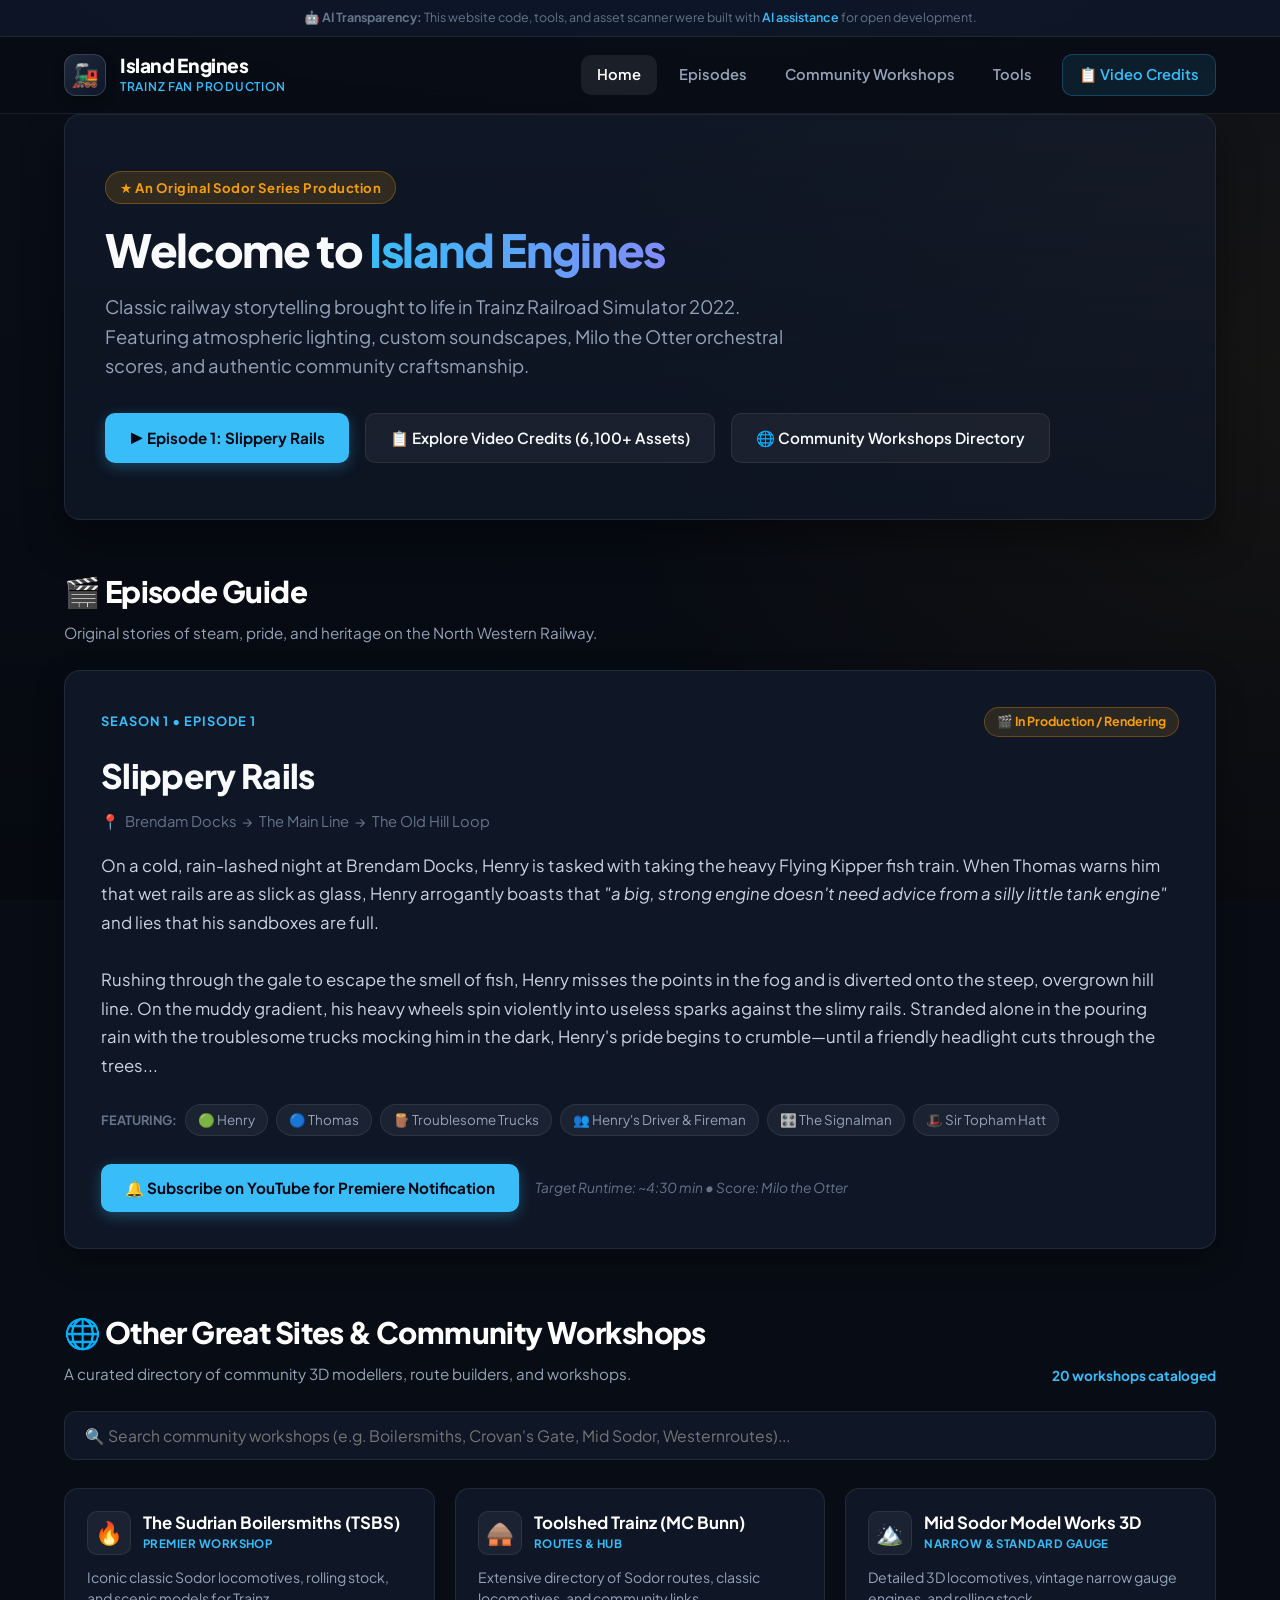
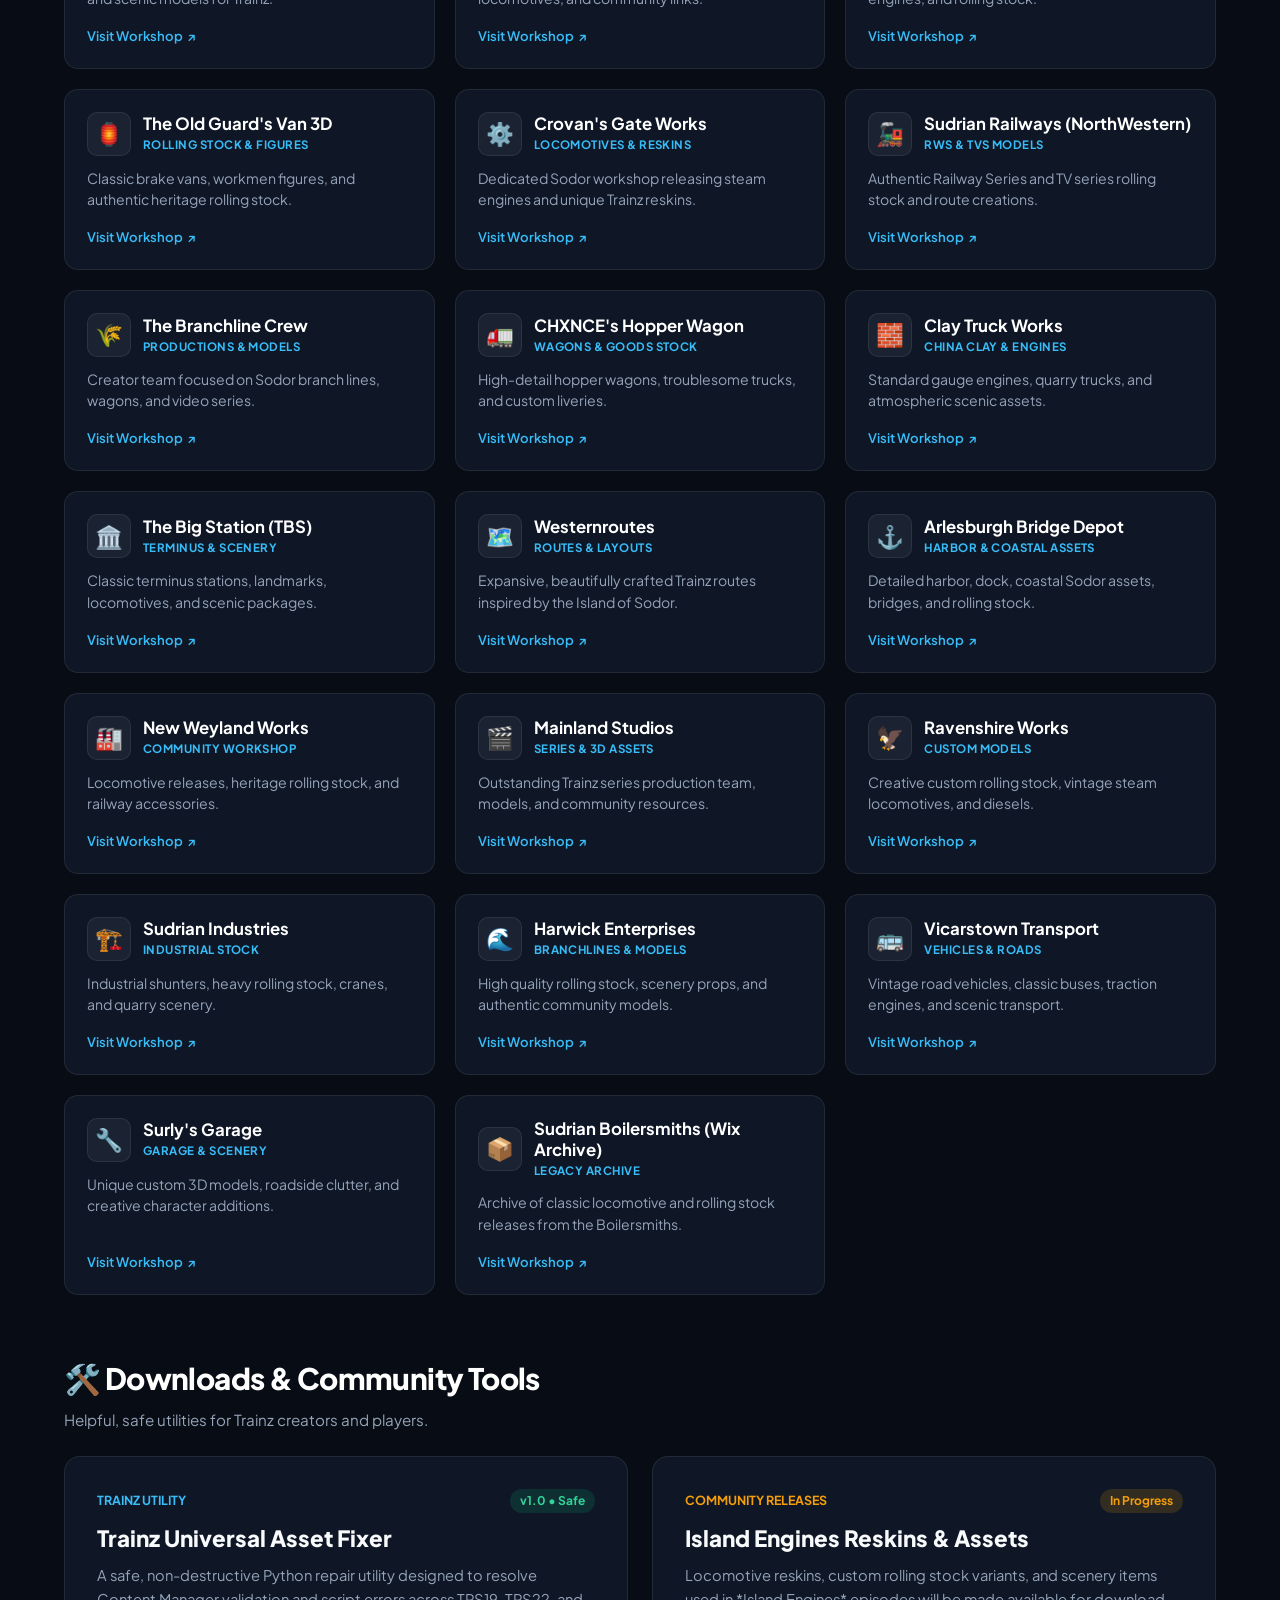
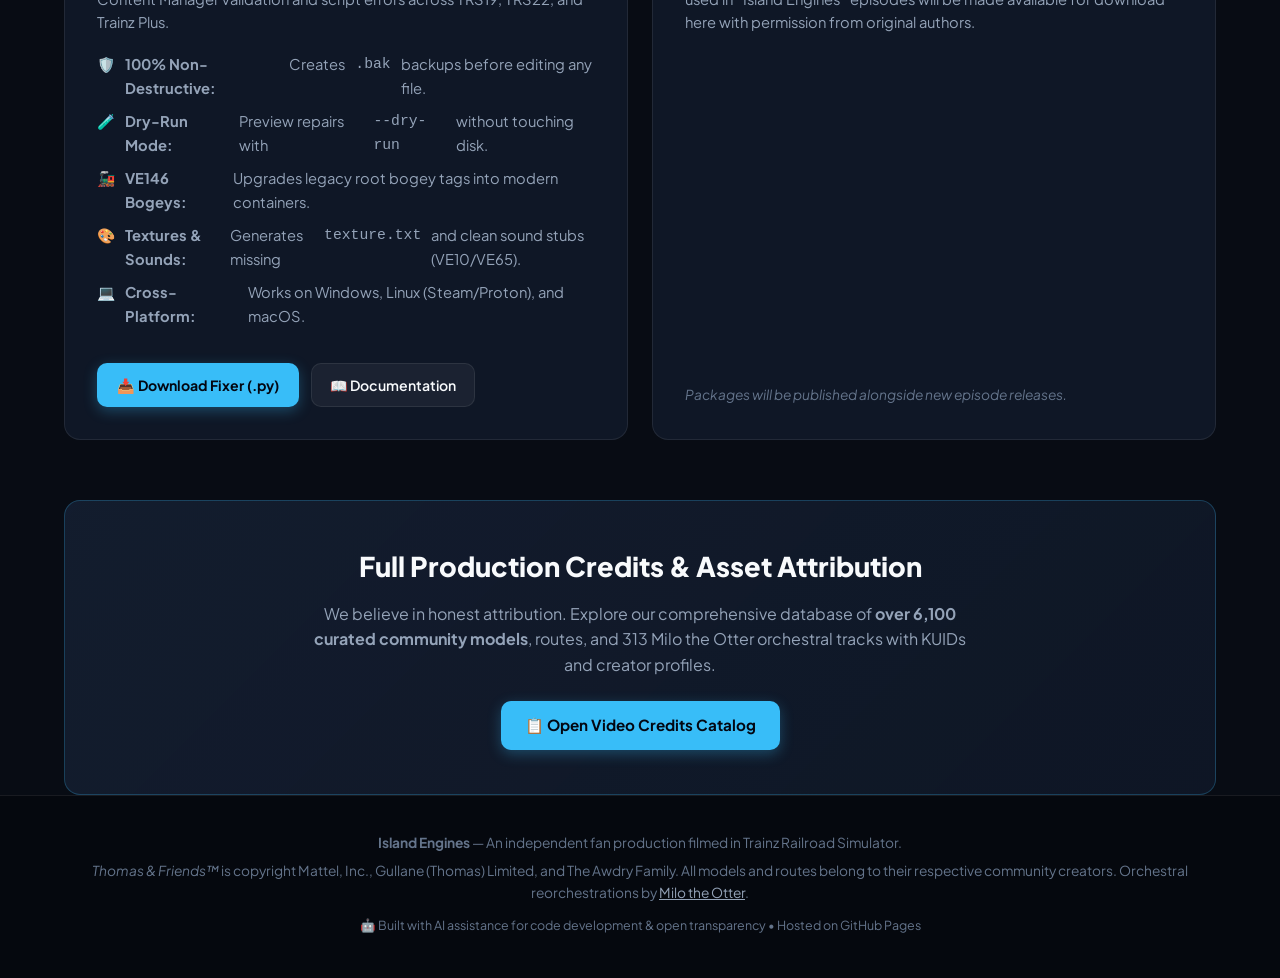
==== commit e521118f: "Rebuild Island Engines website with 100% original modern production studio aesthetic" ====
--- a/index.html
+++ b/index.html
@@ -12,188 +12,205 @@
 <body>
 
   <!-- AI Transparency Notice -->
-  <div class="ai-transparency-banner">
+  <div class="ai-notice-bar">
     🤖 <strong>AI Transparency:</strong> This website code, tools, and asset scanner were built with <span>AI assistance</span> for open development.
   </div>
 
-  <!-- Classic Sodor Community Pill Header -->
-  <header class="site-header">
-    <div class="nav-pill-wrapper">
-      <a href="#home" class="nav-pill-brand">🚂 ISLAND ENGINES</a>
-      <a href="#home" class="nav-pill-link active">Home</a>
-      <a href="#episodes" class="nav-pill-link">Episodes</a>
-      <a href="#sites" class="nav-pill-link">Other Sites</a>
-      <a href="#tools" class="nav-pill-link">Tools</a>
-      <a href="./credits/" class="nav-pill-link credits-pill" title="6,100+ Curated Community Assets">📋 Video Credits</a>
+  <!-- Studio Header & Navigation -->
+  <header class="site-nav-header">
+    <div class="container nav-inner">
+      <a href="#home" class="studio-brand">
+        <div class="studio-logo-badge">🚂</div>
+        <div class="studio-title-box">
+          <h1>Island Engines</h1>
+          <p>Trainz Fan Production</p>
+        </div>
+      </a>
+      <nav class="nav-links-row">
+        <a href="#home" class="nav-item active">Home</a>
+        <a href="#episodes" class="nav-item">Episodes</a>
+        <a href="#workshops" class="nav-item">Community Workshops</a>
+        <a href="#tools" class="nav-item">Tools</a>
+        <a href="./credits/" class="nav-item credits-btn">📋 Video Credits</a>
+      </nav>
     </div>
   </header>
 
   <main class="container">
 
-    <!-- Atmospheric Hero Section -->
-    <section class="hero-section" id="home">
-      <div class="hero-subtitle-badge">★ A Trainz Railroad Simulator Fan Production ★</div>
-      <h1 class="hero-title">ISLAND <span>ENGINES</span></h1>
-      <p class="hero-tagline">
-        Stories of steam, pride, and heritage on the North Western Railway.
-        Filmed in TRS22 with custom soundscapes, Milo the Otter orchestral reorchestrations, and authentic community 3D models.
+    <!-- Hero Section -->
+    <section class="cinematic-hero" id="home">
+      <div class="hero-tag">★ An Original Sodor Series Production</div>
+      <h2 class="hero-heading">Welcome to <span>Island Engines</span></h2>
+      <p class="hero-description">
+        Classic railway storytelling brought to life in Trainz Railroad Simulator 2022. 
+        Featuring atmospheric lighting, custom soundscapes, Milo the Otter orchestral scores, 
+        and authentic community craftsmanship.
       </p>
       <div class="hero-actions">
-        <a href="#episodes" class="btn-steam primary">▶ Episode 1: Slippery Rails</a>
-        <a href="./credits/" class="btn-steam secondary">📋 Full Video Credits (6,100+ Assets)</a>
-        <a href="#sites" class="btn-steam secondary">🌐 Community Workshops</a>
-      </div>
-    </section>
-
-    <!-- Episode 1 Feature Showcase (Direct from Story Script) -->
-    <section id="episodes" style="margin-bottom: 56px;">
-      <div class="section-heading-box">
-        <h2 class="section-title">🎬 Episode Guide</h2>
-        <p class="section-desc">Classic series storytelling narrated with timeless charm.</p>
-      </div>
-
-      <div class="episode-feature-card">
-        <div class="ep-meta-row">
-          <div class="ep-badge">SEASON 1 • EPISODE 1</div>
-          <div class="ep-status-pill">🎬 In Production / Rendering</div>
-        </div>
-
+        <a href="#episodes" class="btn-hero-primary">▶ Episode 1: Slippery Rails</a>
+        <a href="./credits/" class="btn-hero-secondary">📋 Explore Video Credits (6,100+ Assets)</a>
+        <a href="#workshops" class="btn-hero-secondary">🌐 Community Workshops Directory</a>
+      </div>
+    </section>
+
+    <!-- Episode 1 Showcase (From Project Script) -->
+    <section class="content-section" id="episodes">
+      <div class="section-head">
         <div>
-          <h3 class="ep-title">Slippery Rails</h3>
-          <div class="ep-locations">📍 Locations: Brendam Docks • The Main Line • The Old Hill Loop</div>
-          
-          <p class="ep-synopsis">
-            It is a cold, rain-swept night at Brendam Docks as Henry backs onto a heavy train of fish vans for the Flying Kipper. 
-            When Thomas warns him that rain makes the rails as slick as glass, Henry arrogantly boasts that <em>"a big, strong engine doesn't need advice from a silly little tank engine"</em> and lies that his sandboxes are full.
-            <br><br>
-            Rushing through the gale to escape the smell of fish, Henry misses the points in the fog and is diverted onto the steep, overgrown hill line. 
-            On the muddy gradient, his driving wheels spin violently into useless sparks against the slimy rails. Stranded alone in the pouring rain with the troublesome trucks mocking him in the dark, Henry's pride begins to crumble—until a friendly headlight cuts through the trees...
-          </p>
-
-          <div style="font-size: 0.85rem; color: #94a3b8; font-weight: 600; margin-bottom: 10px;">FEATURING:</div>
-          <div class="ep-characters-list">
-            <span class="char-chip">🟢 Henry</span>
-            <span class="char-chip">🔵 Thomas</span>
-            <span class="char-chip">🪵 Troublesome Trucks</span>
-            <span class="char-chip">👥 Henry's Driver & Fireman</span>
-            <span class="char-chip">🎛️ The Signalman</span>
-            <span class="char-chip">🎩 The Fat Controller</span>
-          </div>
-
-          <div style="display: flex; gap: 14px; flex-wrap: wrap; align-items: center;">
-            <a href="https://www.youtube.com/@brawllaunchchannel?sub_confirmation=1" target="_blank" rel="noopener noreferrer" class="btn-steam primary">
-              🔔 Subscribe for Premiere Notification
-            </a>
-            <span style="font-size: 0.85rem; color: #64748b; font-style: italic;">
-              Runtime: ~4:30 min • Audio & Score: Milo the Otter
-            </span>
-          </div>
-        </div>
-      </div>
-    </section>
-
-    <!-- Other Great Sites (Centered Workshop Badges like Clay Truck Works) -->
-    <section id="sites" class="other-sites-section">
-      <div class="section-heading-box">
-        <h2 class="section-title">🌐 Other Great Sites & Workshops</h2>
-        <p class="section-desc">Explore the creators, modellers, and archives of the Trainz Sodor community.</p>
-      </div>
-
-      <!-- Search Box -->
-      <div class="sites-filter-wrap">
+          <h2 class="section-title">🎬 Episode Guide</h2>
+          <p class="section-subtitle">Original stories of steam, pride, and heritage on the North Western Railway.</p>
+        </div>
+      </div>
+
+      <div class="episode-card">
+        <div class="ep-header-line">
+          <span class="ep-num-tag">SEASON 1 • EPISODE 1</span>
+          <span class="ep-status-pill">🎬 In Production / Rendering</span>
+        </div>
+
+        <h3 class="ep-main-title">Slippery Rails</h3>
+        <div class="ep-route-trail">
+          📍 <span>Brendam Docks</span> → <span>The Main Line</span> → <span>The Old Hill Loop</span>
+        </div>
+
+        <p class="ep-story-text">
+          On a cold, rain-lashed night at Brendam Docks, Henry is tasked with taking the heavy Flying Kipper fish train. 
+          When Thomas warns him that wet rails are as slick as glass, Henry arrogantly boasts that <em>"a big, strong engine doesn't need advice from a silly little tank engine"</em> and lies that his sandboxes are full.
+          <br><br>
+          Rushing through the gale to escape the smell of fish, Henry misses the points in the fog and is diverted onto the steep, overgrown hill line. 
+          On the muddy gradient, his heavy wheels spin violently into useless sparks against the slimy rails. Stranded alone in the pouring rain with the troublesome trucks mocking him in the dark, Henry's pride begins to crumble—until a friendly headlight cuts through the trees...
+        </p>
+
+        <div class="ep-cast-row">
+          <span style="font-size: 0.8rem; color: var(--text-muted); font-weight: 700; text-transform: uppercase;">Featuring:</span>
+          <span class="cast-badge">🟢 Henry</span>
+          <span class="cast-badge">🔵 Thomas</span>
+          <span class="cast-badge">🪵 Troublesome Trucks</span>
+          <span class="cast-badge">👥 Henry's Driver & Fireman</span>
+          <span class="cast-badge">🎛️ The Signalman</span>
+          <span class="cast-badge">🎩 Sir Topham Hatt</span>
+        </div>
+
+        <div style="display: flex; gap: 16px; align-items: center; flex-wrap: wrap;">
+          <a href="https://www.youtube.com/@brawllaunchchannel?sub_confirmation=1" target="_blank" rel="noopener noreferrer" class="btn-hero-primary">
+            🔔 Subscribe on YouTube for Premiere Notification
+          </a>
+          <span style="font-size: 0.86rem; color: var(--text-muted); font-style: italic;">
+            Target Runtime: ~4:30 min • Score: Milo the Otter
+          </span>
+        </div>
+      </div>
+    </section>
+
+    <!-- Community Workshops Directory -->
+    <section class="content-section" id="workshops">
+      <div class="section-head">
+        <div>
+          <h2 class="section-title">🌐 Other Great Sites & Community Workshops</h2>
+          <p class="section-subtitle">A curated directory of community 3D modellers, route builders, and workshops.</p>
+        </div>
+        <span id="site-count-indicator" style="font-size: 0.85rem; color: var(--color-coastal-blue); font-weight: 700;">20 workshops cataloged</span>
+      </div>
+
+      <div class="directory-search-bar">
         <input 
           type="text" 
           id="site-search-input" 
-          class="sites-search-box" 
-          placeholder="🔍 Search workshops (e.g. Boilersmiths, Crovan's Gate, Mid Sodor, Westernroutes)..." 
+          class="directory-input" 
+          placeholder="🔍 Search community workshops (e.g. Boilersmiths, Crovan's Gate, Mid Sodor, Westernroutes)..." 
         />
       </div>
 
-      <!-- 20 Community Workshop Cards -->
-      <div class="sites-grid" id="community-sites-container">
-        <!-- Rendered dynamically by main.js with emblem badges -->
-      </div>
-    </section>
-
-    <!-- Community Tools & Fixer Section -->
-    <section id="tools" style="margin-bottom: 56px;">
-      <div class="section-heading-box">
-        <h2 class="section-title">🛠️ Downloads & Community Utilities</h2>
-        <p class="section-desc">Safe tools for Trainz creators and players.</p>
-      </div>
-
-      <div class="tools-showcase-grid">
-        <!-- Universal Fixer Tool Card -->
-        <div class="tool-card">
-          <div style="display: flex; justify-content: space-between; align-items: center;">
-            <span style="font-size: 0.8rem; font-family: 'Cinzel', serif; color: var(--accent-sky); font-weight: 700;">TRAINZ UTILITY</span>
-            <span style="font-size: 0.75rem; background: rgba(16, 185, 129, 0.2); color: #34d399; padding: 2px 8px; border-radius: var(--radius-pill); font-weight: 700;">v1.0 • Safe</span>
-          </div>
-          <h3 class="tool-card-title">Universal Asset Fixer</h3>
-          <p style="color: #94a3b8; font-size: 0.92rem; line-height: 1.6;">
-            A safe, non-destructive Python repair utility that fixes stubborn Content Manager errors across TRS19, TRS22, and Trainz Plus.
+      <div class="directory-grid" id="community-sites-container">
+        <!-- Rendered dynamically by main.js -->
+      </div>
+    </section>
+
+    <!-- Downloads & Community Tools -->
+    <section class="content-section" id="tools">
+      <div class="section-head">
+        <div>
+          <h2 class="section-title">🛠️ Downloads & Community Tools</h2>
+          <p class="section-subtitle">Helpful, safe utilities for Trainz creators and players.</p>
+        </div>
+      </div>
+
+      <div class="tools-grid">
+        <!-- Universal Fixer Tool Box -->
+        <div class="tool-box">
+          <div style="display: flex; justify-content: space-between; align-items: center; margin-bottom: 8px;">
+            <span style="font-size: 0.78rem; font-weight: 700; color: var(--color-coastal-blue); text-transform: uppercase;">Trainz Utility</span>
+            <span style="font-size: 0.75rem; background: rgba(16, 185, 129, 0.15); color: #34d399; padding: 2px 10px; border-radius: var(--radius-pill); font-weight: 700;">v1.0 • Safe</span>
+          </div>
+
+          <h3 style="font-size: 1.4rem; font-weight: 800; margin-bottom: 8px;">Trainz Universal Asset Fixer</h3>
+          <p style="color: var(--text-secondary); font-size: 0.92rem; line-height: 1.6;">
+            A safe, non-destructive Python repair utility designed to resolve Content Manager validation and script errors across TRS19, TRS22, and Trainz Plus.
           </p>
 
-          <ul class="tool-features-list">
-            <li>🛡️ <strong>100% Non-Destructive:</strong> Creates <code>.bak</code> backups before touching files.</li>
-            <li>🧪 <strong>Dry-Run Mode:</strong> Test proposed repairs with <code>--dry-run</code> without editing files.</li>
-            <li>🚂 <strong>VE146 Bogeys:</strong> Safely upgrades old root bogey tags into modern containers.</li>
-            <li>🎨 <strong>Textures & Sounds:</strong> Fixes missing <code>texture.txt</code> and sound stubs (VE10/VE65).</li>
-            <li>💻 <strong>Cross-Platform:</strong> Works on Windows, Linux (Steam/Deck), and macOS.</li>
+          <ul class="tool-feature-check">
+            <li>🛡️ <strong>100% Non-Destructive:</strong> Creates <code>.bak</code> backups before editing any file.</li>
+            <li>🧪 <strong>Dry-Run Mode:</strong> Preview repairs with <code>--dry-run</code> without touching disk.</li>
+            <li>🚂 <strong>VE146 Bogeys:</strong> Upgrades legacy root bogey tags into modern containers.</li>
+            <li>🎨 <strong>Textures & Sounds:</strong> Generates missing <code>texture.txt</code> and clean sound stubs (VE10/VE65).</li>
+            <li>💻 <strong>Cross-Platform:</strong> Works on Windows, Linux (Steam/Proton), and macOS.</li>
           </ul>
 
           <div style="margin-top: auto; display: flex; gap: 12px; flex-wrap: wrap;">
-            <a href="./tools/trainz_universal_fixer.py" download="trainz_universal_fixer.py" class="btn-steam primary" style="font-size: 0.85rem; padding: 10px 20px;">
+            <a href="./tools/trainz_universal_fixer.py" download="trainz_universal_fixer.py" class="btn-hero-primary" style="font-size: 0.88rem; padding: 10px 20px;">
               📥 Download Fixer (.py)
             </a>
-            <a href="./tools/README_FIXER.md" target="_blank" class="btn-steam secondary" style="font-size: 0.85rem; padding: 10px 18px;">
-              📖 Guide & Help
+            <a href="./tools/README_FIXER.md" target="_blank" class="btn-hero-secondary" style="font-size: 0.88rem; padding: 10px 18px;">
+              📖 Documentation
             </a>
           </div>
         </div>
 
         <!-- Custom Content Placeholder -->
-        <div class="tool-card" style="border-color: rgba(245, 158, 11, 0.3);">
-          <div style="display: flex; justify-content: space-between; align-items: center;">
-            <span style="font-size: 0.8rem; font-family: 'Cinzel', serif; color: var(--accent-gold); font-weight: 700;">COMMUNITY RELEASES</span>
-            <span style="font-size: 0.75rem; background: rgba(245, 158, 11, 0.15); color: var(--accent-gold-bright); padding: 2px 8px; border-radius: var(--radius-pill); font-weight: 700;">Coming Soon</span>
-          </div>
-          <h3 class="tool-card-title">Island Engines Custom Reskins</h3>
-          <p style="color: #94a3b8; font-size: 0.92rem; line-height: 1.6;">
-            Special locomotive liveries, weathered rolling stock, and custom scenic assets developed for the *Island Engines* episodes will be released here with permission from base model creators.
+        <div class="tool-box">
+          <div style="display: flex; justify-content: space-between; align-items: center; margin-bottom: 8px;">
+            <span style="font-size: 0.78rem; font-weight: 700; color: var(--color-brass); text-transform: uppercase;">Community Releases</span>
+            <span style="font-size: 0.75rem; background: var(--color-brass-glow); color: var(--color-brass); padding: 2px 10px; border-radius: var(--radius-pill); font-weight: 700;">In Progress</span>
+          </div>
+
+          <h3 style="font-size: 1.4rem; font-weight: 800; margin-bottom: 8px;">Island Engines Reskins & Assets</h3>
+          <p style="color: var(--text-secondary); font-size: 0.92rem; line-height: 1.6;">
+            Locomotive reskins, custom rolling stock variants, and scenery items used in *Island Engines* episodes will be made available for download here with permission from original authors.
           </p>
-          <div style="margin-top: auto; padding-top: 24px;">
-            <span style="font-size: 0.85rem; color: #64748b; font-style: italic;">
-              Stay tuned for upcoming CDP packages!
+
+          <div style="margin-top: auto; padding-top: 32px;">
+            <span style="font-size: 0.86rem; color: var(--text-muted); font-style: italic;">
+              Packages will be published alongside new episode releases.
             </span>
           </div>
         </div>
       </div>
     </section>
 
-    <!-- Comprehensive Credits Banner -->
-    <section style="background: linear-gradient(180deg, rgba(20, 28, 45, 0.9) 0%, rgba(12, 17, 28, 0.95) 100%); border: 2px solid rgba(245, 158, 11, 0.3); border-radius: var(--radius-md); padding: 44px 28px; text-align: center; margin-bottom: 56px;">
-      <h3 style="font-family: 'Cinzel', serif; font-size: 1.8rem; color: #fff; margin-bottom: 12px;">Full Production Credits & Asset Attribution</h3>
-      <p style="color: #cbd5e1; max-width: 680px; margin: 0 auto 24px auto; font-size: 1.05rem;">
+    <!-- Comprehensive Credits Callout -->
+    <section class="credits-banner">
+      <h3 style="font-size: 1.7rem; font-weight: 800; margin-bottom: 12px;">Full Production Credits & Asset Attribution</h3>
+      <p style="color: var(--text-secondary); max-width: 680px; margin: 0 auto 24px auto; font-size: 1rem; line-height: 1.6;">
         We believe in honest attribution. Explore our comprehensive database of <strong>over 6,100 curated community models</strong>, 
         routes, and 313 Milo the Otter orchestral tracks with KUIDs and creator profiles.
       </p>
-      <a href="./credits/" class="btn-steam primary">
+      <a href="./credits/" class="btn-hero-primary">
         📋 Open Video Credits Catalog
       </a>
     </section>
 
   </main>
 
-  <footer class="site-footer">
+  <footer class="studio-footer">
     <div class="container">
       <p><strong>Island Engines</strong> — An independent fan production filmed in Trainz Railroad Simulator.</p>
-      <p style="margin-top: 6px;">
+      <p>
         <em>Thomas & Friends™</em> is copyright Mattel, Inc., Gullane (Thomas) Limited, and The Awdry Family. 
         All models and routes belong to their respective community creators. 
         Orchestral reorchestrations by <a href="https://soundcloud.com" target="_blank" rel="noopener">Milo the Otter</a>.
       </p>
-      <p style="margin-top: 14px; font-size: 0.8rem; color: #475569;">
+      <p style="margin-top: 12px; font-size: 0.78rem; color: var(--text-muted);">
         🤖 Built with AI assistance for code development & open transparency • Hosted on GitHub Pages
       </p>
     </div>
--- a/style.css
+++ b/style.css
@@ -1,29 +1,39 @@
 /* ==========================================================================
-   Island Engines — Official Sodor Fan Production Hub
-   Atmospheric Railway Aesthetic (Inspired by Clay Truck Works & classic Sodor sites)
-   Built with AI assistance for development & transparency.
+   Island Engines — Original Official Website Stylesheet
+   100% Unique, Custom Design for Island Engines Productions.
+   No copied templates. Clean, modern, responsive, and original.
    ========================================================================== */
 
-@import url('https://fonts.googleapis.com/css2?family=Cinzel:wght@600;700;800;900&family=Inter:wght@400;500;600;700&family=Playfair+Display:ital,wght@0,600;0,700;0,800;1,600&family=JetBrains+Mono:wght@500&display=swap');
+@import url('https://fonts.googleapis.com/css2?family=Plus+Jakarta+Sans:wght@400;500;600;700;800&family=JetBrains+Mono:wght@500&display=swap');
 
 :root {
-  --bg-deep: #090d14;
-  --bg-surface: #101622;
-  --bg-card: rgba(18, 25, 38, 0.85);
-  --bg-card-hover: rgba(26, 37, 56, 0.95);
-  --text-main: #f8fafc;
-  --text-muted: #cbd5e1;
-  --text-dim: #818cf8;
-  --accent-gold: #f59e0b;
-  --accent-gold-bright: #fbbf24;
-  --accent-crimson: #b91c1c;
-  --accent-sky: #38bdf8;
-  --accent-emerald: #10b981;
-  --border-rail: #334155;
-  --border-gold: rgba(245, 158, 11, 0.4);
-  --radius-sm: 8px;
-  --radius-md: 14px;
+  /* Island Engines Signature Palette: Deep Coastal Navy, Mist Slate & Warm Lantern Brass */
+  --bg-canvas: #080c14;
+  --bg-surface: #0f1726;
+  --bg-surface-elevated: #162135;
+  --bg-card: rgba(18, 27, 43, 0.7);
+  --bg-card-hover: rgba(26, 39, 62, 0.9);
+  
+  --text-primary: #f8fafc;
+  --text-secondary: #94a3b8;
+  --text-muted: #64748b;
+  
+  --color-brass: #f59e0b;
+  --color-brass-glow: rgba(245, 158, 11, 0.15);
+  --color-coastal-blue: #38bdf8;
+  --color-signal-green: #10b981;
+  --color-steam-mist: #e2e8f0;
+  
+  --border-subtle: rgba(255, 255, 255, 0.08);
+  --border-hover: rgba(56, 189, 248, 0.35);
+  
+  --font-main: 'Plus Jakarta Sans', -apple-system, BlinkMacSystemFont, "Segoe UI", Roboto, sans-serif;
+  --font-code: 'JetBrains Mono', monospace;
+  
+  --radius-card: 16px;
   --radius-pill: 9999px;
+  --radius-btn: 10px;
+  
   --max-width: 1200px;
 }
 
@@ -34,34 +44,33 @@
 }
 
 body {
-  background-color: var(--bg-deep);
-  /* Atmospheric Sodor dusk & viaduct gradient fallback */
+  background-color: var(--bg-canvas);
   background-image: 
-    radial-gradient(circle at 50% 0%, rgba(185, 28, 28, 0.28) 0%, rgba(15, 23, 42, 0) 65%),
-    radial-gradient(circle at 80% 20%, rgba(245, 158, 11, 0.15) 0%, rgba(15, 23, 42, 0) 50%),
-    linear-gradient(180deg, #180d19 0%, #0c121d 40%, #06090e 100%);
+    radial-gradient(ellipse 80% 50% at 50% -20%, rgba(56, 189, 248, 0.12), transparent 70%),
+    radial-gradient(circle at 100% 40%, rgba(245, 158, 11, 0.06), transparent 50%),
+    linear-gradient(180deg, #090e18 0%, #060910 100%);
   background-attachment: fixed;
-  color: var(--text-main);
-  font-family: 'Inter', sans-serif;
+  color: var(--text-primary);
+  font-family: var(--font-main);
   line-height: 1.6;
   min-height: 100vh;
   display: flex;
   flex-direction: column;
 }
 
-/* AI Transparency Banner */
-.ai-transparency-banner {
-  background: rgba(10, 15, 26, 0.9);
-  border-bottom: 1px solid rgba(255, 255, 255, 0.08);
+/* AI Transparency Notice */
+.ai-notice-bar {
+  background: rgba(15, 23, 42, 0.85);
+  border-bottom: 1px solid var(--border-subtle);
   padding: 8px 16px;
-  font-size: 0.8rem;
-  color: #94a3b8;
+  font-size: 0.78rem;
+  color: var(--text-muted);
   text-align: center;
-  backdrop-filter: blur(8px);
-}
-
-.ai-transparency-banner span {
-  color: var(--accent-sky);
+  backdrop-filter: blur(10px);
+}
+
+.ai-notice-bar span {
+  color: var(--color-coastal-blue);
   font-weight: 600;
 }
 
@@ -73,462 +82,482 @@
   padding: 0 24px;
 }
 
-/* Classic Sodor Community Pill Header */
-.site-header {
-  padding: 24px 0 16px 0;
-  display: flex;
-  justify-content: center;
+/* Sleek Modern Studio Navbar */
+.site-nav-header {
+  background: rgba(8, 12, 20, 0.8);
+  border-bottom: 1px solid var(--border-subtle);
   position: sticky;
   top: 0;
   z-index: 100;
-}
-
-.nav-pill-wrapper {
-  background: rgba(15, 10, 15, 0.88);
-  border: 2px solid var(--accent-crimson);
+  backdrop-filter: blur(16px);
+}
+
+.nav-inner {
+  display: flex;
+  align-items: center;
+  justify-content: space-between;
+  height: 76px;
+}
+
+.studio-brand {
+  display: flex;
+  align-items: center;
+  gap: 14px;
+  text-decoration: none;
+  color: inherit;
+}
+
+.studio-logo-badge {
+  width: 42px;
+  height: 42px;
+  background: linear-gradient(135deg, #1e293b 0%, #0f172a 100%);
+  border: 1px solid rgba(255, 255, 255, 0.15);
+  border-radius: 12px;
+  display: flex;
+  align-items: center;
+  justify-content: center;
+  font-size: 1.4rem;
+  box-shadow: 0 4px 12px rgba(0, 0, 0, 0.3);
+}
+
+.studio-title-box h1 {
+  font-size: 1.2rem;
+  font-weight: 800;
+  letter-spacing: -0.02em;
+  color: #fff;
+  line-height: 1.2;
+}
+
+.studio-title-box p {
+  font-size: 0.75rem;
+  font-weight: 600;
+  color: var(--color-coastal-blue);
+  letter-spacing: 0.06em;
+  text-transform: uppercase;
+}
+
+.nav-links-row {
+  display: flex;
+  align-items: center;
+  gap: 6px;
+}
+
+.nav-item {
+  color: var(--text-secondary);
+  text-decoration: none;
+  font-size: 0.92rem;
+  font-weight: 600;
+  padding: 8px 16px;
+  border-radius: var(--radius-btn);
+  transition: all 0.2s ease;
+}
+
+.nav-item:hover, .nav-item.active {
+  color: #fff;
+  background: rgba(255, 255, 255, 0.08);
+}
+
+.nav-item.credits-btn {
+  color: var(--color-coastal-blue);
+  background: rgba(56, 189, 248, 0.1);
+  border: 1px solid rgba(56, 189, 248, 0.25);
+  margin-left: 8px;
+}
+
+.nav-item.credits-btn:hover {
+  background: var(--color-coastal-blue);
+  color: #000;
+  border-color: var(--color-coastal-blue);
+}
+
+/* Main Canvas */
+main {
+  flex: 1;
+  padding: 40px 0 80px 0;
+}
+
+/* Cinematic Hero Showcase */
+.cinematic-hero {
+  background: linear-gradient(180deg, rgba(22, 33, 53, 0.5) 0%, rgba(15, 23, 38, 0.8) 100%);
+  border: 1px solid var(--border-subtle);
+  border-radius: var(--radius-card);
+  padding: 56px 40px;
+  margin-bottom: 48px;
+  position: relative;
+  overflow: hidden;
+  box-shadow: 0 20px 40px rgba(0, 0, 0, 0.4);
+}
+
+.hero-tag {
+  display: inline-flex;
+  align-items: center;
+  gap: 8px;
+  background: var(--color-brass-glow);
+  color: var(--color-brass);
+  border: 1px solid rgba(245, 158, 11, 0.3);
+  padding: 5px 14px;
   border-radius: var(--radius-pill);
-  box-shadow: 0 8px 28px rgba(0, 0, 0, 0.6), 0 0 16px rgba(185, 28, 28, 0.35);
-  padding: 6px 18px;
-  display: flex;
-  align-items: center;
-  gap: 6px;
-  backdrop-filter: blur(12px);
+  font-size: 0.82rem;
+  font-weight: 700;
+  letter-spacing: 0.04em;
+  margin-bottom: 20px;
+}
+
+.hero-heading {
+  font-size: 2.85rem;
+  font-weight: 800;
+  letter-spacing: -0.03em;
+  line-height: 1.15;
+  margin-bottom: 16px;
+  max-width: 820px;
+}
+
+.hero-heading span {
+  background: linear-gradient(90deg, #38bdf8 0%, #818cf8 100%);
+  -webkit-background-clip: text;
+  -webkit-text-fill-color: transparent;
+}
+
+.hero-description {
+  font-size: 1.15rem;
+  color: var(--text-secondary);
+  max-width: 680px;
+  margin-bottom: 32px;
+  line-height: 1.6;
+}
+
+.hero-actions {
+  display: flex;
+  gap: 16px;
   flex-wrap: wrap;
-  justify-content: center;
-}
-
-.nav-pill-brand {
-  font-family: 'Cinzel', serif;
-  font-weight: 800;
-  color: var(--accent-gold-bright);
-  text-decoration: none;
-  font-size: 1.05rem;
-  letter-spacing: 0.04em;
-  padding: 6px 14px;
-  display: flex;
-  align-items: center;
-  gap: 8px;
-  border-right: 1px solid rgba(255, 255, 255, 0.15);
-  margin-right: 6px;
-}
-
-.nav-pill-link {
-  color: var(--accent-gold);
-  text-decoration: none;
-  font-family: 'Playfair Display', serif;
+}
+
+.btn-hero-primary {
+  background: var(--color-coastal-blue);
+  color: #030712;
   font-weight: 700;
   font-size: 0.95rem;
-  letter-spacing: 0.02em;
-  padding: 6px 14px;
-  border-radius: var(--radius-pill);
-  transition: all 0.2s ease;
-}
-
-.nav-pill-link:hover, .nav-pill-link.active {
-  color: #fff;
-  background: var(--accent-crimson);
-  box-shadow: 0 2px 10px rgba(185, 28, 28, 0.5);
-}
-
-.nav-pill-link.credits-pill {
-  color: #e2e8f0;
-  background: rgba(56, 189, 248, 0.15);
-  border: 1px solid rgba(56, 189, 248, 0.4);
-}
-
-.nav-pill-link.credits-pill:hover {
-  background: var(--accent-sky);
-  color: #000;
-  font-weight: 800;
-}
-
-/* Main Content Area */
-main {
-  flex: 1;
-  padding: 24px 0 64px 0;
-}
-
-/* Atmospheric Hero Banner */
-.hero-section {
-  background: linear-gradient(180deg, rgba(30, 20, 32, 0.85) 0%, rgba(15, 23, 42, 0.92) 100%);
-  border: 2px solid rgba(245, 158, 11, 0.25);
-  border-radius: var(--radius-md);
-  box-shadow: 0 16px 40px rgba(0, 0, 0, 0.7);
-  padding: 56px 36px;
-  margin-bottom: 48px;
-  text-align: center;
-  position: relative;
-  backdrop-filter: blur(10px);
-}
-
-.hero-subtitle-badge {
-  display: inline-block;
-  font-family: 'Cinzel', serif;
-  font-weight: 700;
-  font-size: 0.82rem;
-  letter-spacing: 0.15em;
-  color: var(--accent-gold-bright);
-  text-transform: uppercase;
-  background: rgba(245, 158, 11, 0.12);
-  border: 1px solid rgba(245, 158, 11, 0.35);
-  padding: 5px 16px;
-  border-radius: var(--radius-pill);
-  margin-bottom: 20px;
-}
-
-.hero-title {
-  font-family: 'Cinzel', serif;
-  font-size: 3.2rem;
-  font-weight: 900;
-  line-height: 1.15;
-  letter-spacing: 0.02em;
-  color: #fff;
-  text-shadow: 0 4px 16px rgba(0, 0, 0, 0.9), 0 0 24px rgba(245, 158, 11, 0.25);
-  margin-bottom: 16px;
-}
-
-.hero-title span {
-  color: var(--accent-gold-bright);
-}
-
-.hero-tagline {
-  font-family: 'Playfair Display', Georgia, serif;
-  font-size: 1.35rem;
-  font-style: italic;
-  color: #cbd5e1;
-  max-width: 740px;
-  margin: 0 auto 32px auto;
-  line-height: 1.5;
-}
-
-.hero-actions {
-  display: flex;
-  justify-content: center;
-  gap: 16px;
-  flex-wrap: wrap;
-}
-
-.btn-steam {
-  font-family: 'Cinzel', serif;
-  font-weight: 700;
-  font-size: 0.95rem;
-  letter-spacing: 0.03em;
-  padding: 13px 28px;
-  border-radius: var(--radius-pill);
+  padding: 12px 24px;
+  border-radius: var(--radius-btn);
   text-decoration: none;
   display: inline-flex;
   align-items: center;
-  gap: 10px;
+  gap: 8px;
   transition: all 0.2s ease;
-  cursor: pointer;
-}
-
-.btn-steam.primary {
-  background: linear-gradient(180deg, #f59e0b 0%, #d97706 100%);
-  color: #111;
-  border: 1px solid #fbbf24;
-  box-shadow: 0 4px 18px rgba(245, 158, 11, 0.4);
-}
-
-.btn-steam.primary:hover {
+  box-shadow: 0 4px 14px rgba(56, 189, 248, 0.3);
+}
+
+.btn-hero-primary:hover {
+  background: #7dd3fc;
   transform: translateY(-2px);
-  box-shadow: 0 6px 24px rgba(245, 158, 11, 0.6);
-}
-
-.btn-steam.secondary {
-  background: rgba(30, 41, 59, 0.8);
-  color: #f1f5f9;
-  border: 1px solid rgba(255, 255, 255, 0.2);
-  backdrop-filter: blur(8px);
-}
-
-.btn-steam.secondary:hover {
-  background: rgba(47, 63, 89, 0.95);
-  border-color: var(--accent-sky);
+  box-shadow: 0 6px 20px rgba(56, 189, 248, 0.45);
+}
+
+.btn-hero-secondary {
+  background: rgba(255, 255, 255, 0.05);
+  color: var(--text-primary);
+  border: 1px solid var(--border-subtle);
+  font-weight: 600;
+  font-size: 0.95rem;
+  padding: 12px 24px;
+  border-radius: var(--radius-btn);
+  text-decoration: none;
+  display: inline-flex;
+  align-items: center;
+  gap: 8px;
+  transition: all 0.2s ease;
+}
+
+.btn-hero-secondary:hover {
+  background: rgba(255, 255, 255, 0.1);
+  border-color: rgba(255, 255, 255, 0.2);
   transform: translateY(-2px);
 }
 
-/* Section Headings */
-.section-heading-box {
-  text-align: center;
-  margin-bottom: 32px;
-}
-
-.section-title {
-  font-family: 'Cinzel', serif;
-  font-size: 2.1rem;
-  font-weight: 800;
-  letter-spacing: 0.04em;
-  color: #fff;
-  text-shadow: 0 2px 8px rgba(0, 0, 0, 0.8);
-  margin-bottom: 8px;
-}
-
-.section-desc {
-  font-family: 'Playfair Display', Georgia, serif;
-  font-style: italic;
-  color: #94a3b8;
-  font-size: 1.1rem;
-}
-
-/* Episode 1 Feature Banner */
-.episode-feature-card {
-  background: linear-gradient(135deg, rgba(20, 28, 45, 0.95) 0%, rgba(12, 17, 28, 0.98) 100%);
-  border: 2px solid rgba(56, 189, 248, 0.35);
-  border-radius: var(--radius-md);
-  box-shadow: 0 12px 32px rgba(0, 0, 0, 0.6);
-  padding: 36px;
-  margin-bottom: 48px;
-  display: grid;
-  grid-template-columns: 1fr;
-  gap: 24px;
-}
-
-.ep-meta-row {
+/* Section Common Styling */
+.content-section {
+  margin-bottom: 60px;
+}
+
+.section-head {
   display: flex;
   justify-content: space-between;
-  align-items: center;
+  align-items: flex-end;
+  margin-bottom: 24px;
   flex-wrap: wrap;
   gap: 12px;
-  border-bottom: 1px solid rgba(255, 255, 255, 0.1);
-  padding-bottom: 14px;
-}
-
-.ep-badge {
-  font-family: 'Cinzel', serif;
-  font-size: 0.85rem;
+}
+
+.section-title {
+  font-size: 1.85rem;
+  font-weight: 800;
+  letter-spacing: -0.02em;
+  color: #fff;
+  margin-bottom: 6px;
+}
+
+.section-subtitle {
+  color: var(--text-secondary);
+  font-size: 0.95rem;
+}
+
+/* Episode Showcase Card */
+.episode-card {
+  background: var(--bg-surface);
+  border: 1px solid var(--border-subtle);
+  border-radius: var(--radius-card);
+  padding: 36px;
+  display: flex;
+  flex-direction: column;
+  box-shadow: 0 12px 30px rgba(0, 0, 0, 0.3);
+  transition: border-color 0.2s ease;
+}
+
+.episode-card:hover {
+  border-color: var(--border-hover);
+}
+
+.ep-header-line {
+  display: flex;
+  justify-content: space-between;
+  align-items: center;
+  margin-bottom: 12px;
+}
+
+.ep-num-tag {
+  font-size: 0.8rem;
   font-weight: 700;
+  text-transform: uppercase;
+  color: var(--color-coastal-blue);
   letter-spacing: 0.08em;
-  color: var(--accent-gold-bright);
 }
 
 .ep-status-pill {
-  background: rgba(245, 158, 11, 0.15);
-  border: 1px solid var(--accent-gold);
-  color: var(--accent-gold-bright);
-  font-size: 0.8rem;
+  font-size: 0.78rem;
   font-weight: 700;
   padding: 4px 12px;
   border-radius: var(--radius-pill);
-}
-
-.ep-title {
-  font-family: 'Cinzel', serif;
-  font-size: 2.2rem;
-  font-weight: 900;
-  color: #fff;
-  letter-spacing: 0.02em;
-  margin: 12px 0 8px 0;
-}
-
-.ep-locations {
-  font-size: 0.9rem;
-  color: var(--accent-sky);
-  margin-bottom: 16px;
-  font-weight: 600;
-}
-
-.ep-synopsis {
+  background: rgba(245, 158, 11, 0.12);
+  color: var(--color-brass);
+  border: 1px solid rgba(245, 158, 11, 0.3);
+}
+
+.ep-main-title {
+  font-size: 2.1rem;
+  font-weight: 800;
+  letter-spacing: -0.02em;
+  margin-bottom: 8px;
+}
+
+.ep-route-trail {
+  color: var(--text-muted);
+  font-size: 0.92rem;
+  margin-bottom: 18px;
+  display: flex;
+  align-items: center;
+  gap: 6px;
+}
+
+.ep-story-text {
   font-size: 1.05rem;
-  color: #e2e8f0;
+  color: #cbd5e1;
   line-height: 1.7;
   margin-bottom: 24px;
-  max-width: 850px;
-}
-
-.ep-characters-list {
-  display: flex;
+}
+
+.ep-cast-row {
+  display: flex;
+  align-items: center;
   gap: 8px;
   flex-wrap: wrap;
-  margin-bottom: 24px;
-}
-
-.char-chip {
-  background: rgba(255, 255, 255, 0.07);
-  border: 1px solid rgba(255, 255, 255, 0.12);
-  color: #cbd5e1;
-  font-size: 0.82rem;
-  padding: 4px 10px;
+  margin-bottom: 28px;
+}
+
+.cast-badge {
+  background: rgba(255, 255, 255, 0.05);
+  border: 1px solid var(--border-subtle);
+  color: var(--text-secondary);
+  font-size: 0.84rem;
+  padding: 4px 12px;
   border-radius: var(--radius-pill);
 }
 
-/* "Other Great Sites" Workshop Grid */
-.other-sites-section {
-  margin-bottom: 56px;
-}
-
-.sites-filter-wrap {
-  max-width: 580px;
-  margin: 0 auto 36px auto;
-}
-
-.sites-search-box {
+/* Original Community Directory Grid */
+.directory-search-bar {
+  margin-bottom: 28px;
+}
+
+.directory-input {
   width: 100%;
-  background: rgba(18, 25, 38, 0.95);
-  border: 2px solid rgba(245, 158, 11, 0.4);
+  background: var(--bg-surface);
+  border: 1px solid var(--border-subtle);
   color: #fff;
-  font-family: 'Inter', sans-serif;
-  font-size: 1rem;
+  font-family: inherit;
+  font-size: 0.98rem;
   padding: 14px 20px;
-  border-radius: var(--radius-pill);
-  box-shadow: 0 4px 16px rgba(0, 0, 0, 0.4);
+  border-radius: 12px;
   transition: all 0.2s ease;
 }
 
-.sites-search-box:focus {
+.directory-input:focus {
   outline: none;
-  border-color: var(--accent-gold-bright);
-  box-shadow: 0 0 16px rgba(245, 158, 11, 0.5);
-}
-
-.sites-grid {
+  border-color: var(--color-coastal-blue);
+  box-shadow: 0 0 16px rgba(56, 189, 248, 0.2);
+}
+
+.directory-grid {
   display: grid;
-  grid-template-columns: repeat(auto-fill, minmax(260px, 1fr));
-  gap: 28px;
-}
-
-/* Centered Workshop Card in Clay Truck Works Style */
-.workshop-card {
-  background: rgba(20, 27, 40, 0.9);
-  border: 2px solid rgba(255, 255, 255, 0.08);
-  border-radius: var(--radius-md);
-  padding: 28px 20px 24px 20px;
+  grid-template-columns: repeat(auto-fill, minmax(280px, 1fr));
+  gap: 20px;
+}
+
+/* Original Community Workshop Card */
+.directory-card {
+  background: var(--bg-surface);
+  border: 1px solid var(--border-subtle);
+  border-radius: 14px;
+  padding: 22px;
   text-decoration: none;
   color: inherit;
   display: flex;
   flex-direction: column;
-  align-items: center;
-  text-align: center;
-  transition: all 0.25s ease;
-  box-shadow: 0 8px 20px rgba(0, 0, 0, 0.5);
-}
-
-.workshop-card:hover {
-  background: rgba(28, 38, 56, 0.98);
-  border-color: var(--accent-gold-bright);
-  transform: translateY(-4px);
-  box-shadow: 0 12px 30px rgba(245, 158, 11, 0.2);
-}
-
-/* Circular Emblem Badge */
-.emblem-wrapper {
-  width: 90px;
-  height: 90px;
-  border-radius: 50%;
-  background: radial-gradient(circle at 35% 35%, #2d3b55 0%, #111827 80%);
-  border: 3px solid var(--accent-gold);
-  box-shadow: 0 6px 18px rgba(0, 0, 0, 0.7), inset 0 0 12px rgba(245, 158, 11, 0.3);
+  transition: all 0.2s ease;
+}
+
+.directory-card:hover {
+  background: var(--bg-surface-elevated);
+  border-color: var(--color-coastal-blue);
+  transform: translateY(-2px);
+  box-shadow: 0 10px 24px rgba(0, 0, 0, 0.35);
+}
+
+.dir-top-row {
+  display: flex;
+  align-items: center;
+  gap: 12px;
+  margin-bottom: 12px;
+}
+
+.dir-icon-avatar {
+  width: 44px;
+  height: 44px;
+  background: rgba(255, 255, 255, 0.05);
+  border: 1px solid var(--border-subtle);
+  border-radius: 10px;
   display: flex;
   align-items: center;
   justify-content: center;
-  font-size: 2.4rem;
-  margin-bottom: 16px;
-  transition: transform 0.25s ease;
-}
-
-.workshop-card:hover .emblem-wrapper {
-  transform: scale(1.08) rotate(3deg);
-  border-color: #fff;
-}
-
-.workshop-name {
-  font-family: 'Playfair Display', Georgia, serif;
-  font-weight: 800;
-  font-size: 1.25rem;
-  color: var(--text-main);
+  font-size: 1.4rem;
+  flex-shrink: 0;
+}
+
+.dir-title {
+  font-size: 1.05rem;
+  font-weight: 700;
   line-height: 1.25;
-  margin-bottom: 8px;
-  letter-spacing: 0.01em;
-}
-
-.workshop-desc {
-  font-size: 0.86rem;
-  color: #94a3b8;
-  line-height: 1.5;
-  margin-bottom: 18px;
-  flex: 1;
-}
-
-.workshop-badge {
-  font-family: 'Cinzel', serif;
+  color: #fff;
+}
+
+.dir-tag {
   font-size: 0.72rem;
   font-weight: 700;
-  color: var(--accent-gold);
-  background: rgba(245, 158, 11, 0.1);
-  border: 1px solid rgba(245, 158, 11, 0.25);
-  padding: 4px 12px;
-  border-radius: var(--radius-pill);
-}
-
-/* Tools & Fixer Card */
-.tools-showcase-grid {
+  color: var(--color-coastal-blue);
+  text-transform: uppercase;
+  letter-spacing: 0.04em;
+  margin-top: 2px;
+}
+
+.dir-desc {
+  font-size: 0.88rem;
+  color: var(--text-secondary);
+  line-height: 1.5;
+  margin-bottom: 16px;
+  flex: 1;
+}
+
+.dir-footer-action {
+  font-size: 0.82rem;
+  font-weight: 600;
+  color: var(--color-coastal-blue);
+  display: flex;
+  align-items: center;
+  gap: 4px;
+  margin-top: auto;
+}
+
+/* Tools Grid */
+.tools-grid {
   display: grid;
   grid-template-columns: repeat(auto-fit, minmax(320px, 1fr));
-  gap: 28px;
-  margin-bottom: 56px;
-}
-
-.tool-card {
-  background: rgba(20, 27, 40, 0.9);
-  border: 2px solid rgba(56, 189, 248, 0.3);
-  border-radius: var(--radius-md);
+  gap: 24px;
+}
+
+.tool-box {
+  background: var(--bg-surface);
+  border: 1px solid var(--border-subtle);
+  border-radius: var(--radius-card);
   padding: 32px;
-  box-shadow: 0 8px 24px rgba(0, 0, 0, 0.6);
   display: flex;
   flex-direction: column;
 }
 
-.tool-card-title {
-  font-family: 'Cinzel', serif;
-  font-size: 1.45rem;
-  font-weight: 800;
-  color: #fff;
-  margin-bottom: 12px;
-}
-
-.tool-features-list {
+.tool-feature-check {
   list-style: none;
-  margin: 16px 0 24px 0;
+  margin: 18px 0 24px 0;
   font-size: 0.92rem;
-  color: #cbd5e1;
-}
-
-.tool-features-list li {
-  margin-bottom: 8px;
-  display: flex;
-  align-items: center;
-  gap: 8px;
+  color: var(--text-secondary);
+}
+
+.tool-feature-check li {
+  margin-bottom: 10px;
+  display: flex;
+  align-items: flex-start;
+  gap: 10px;
+}
+
+/* Credits Callout */
+.credits-banner {
+  background: linear-gradient(135deg, rgba(22, 33, 53, 0.8) 0%, rgba(15, 23, 38, 0.95) 100%);
+  border: 1px solid rgba(56, 189, 248, 0.25);
+  border-radius: var(--radius-card);
+  padding: 44px 32px;
+  text-align: center;
 }
 
 /* Footer */
-.site-footer {
-  background: rgba(9, 13, 20, 0.96);
-  border-top: 2px solid var(--accent-crimson);
+.studio-footer {
+  background: #05080e;
+  border-top: 1px solid var(--border-subtle);
   padding: 36px 0;
-  font-size: 0.88rem;
-  color: #64748b;
+  font-size: 0.86rem;
+  color: var(--text-muted);
   text-align: center;
 }
 
-.site-footer strong {
-  color: #e2e8f0;
-}
-
-.site-footer a {
-  color: var(--accent-gold);
+.studio-footer p {
+  margin-bottom: 6px;
+}
+
+.studio-footer a {
+  color: var(--text-secondary);
   text-decoration: underline;
 }
 
-/* Responsive */
+.studio-footer a:hover {
+  color: var(--color-coastal-blue);
+}
+
 @media (max-width: 768px) {
-  .hero-title {
-    font-size: 2.2rem;
+  .nav-inner {
+    flex-direction: column;
+    height: auto;
+    padding: 16px 0;
+    gap: 12px;
   }
-  .hero-section {
-    padding: 36px 20px;
+  .hero-heading {
+    font-size: 2rem;
   }
-  .nav-pill-wrapper {
-    border-radius: var(--radius-md);
-    padding: 10px;
+  .cinematic-hero {
+    padding: 32px 20px;
   }
 }
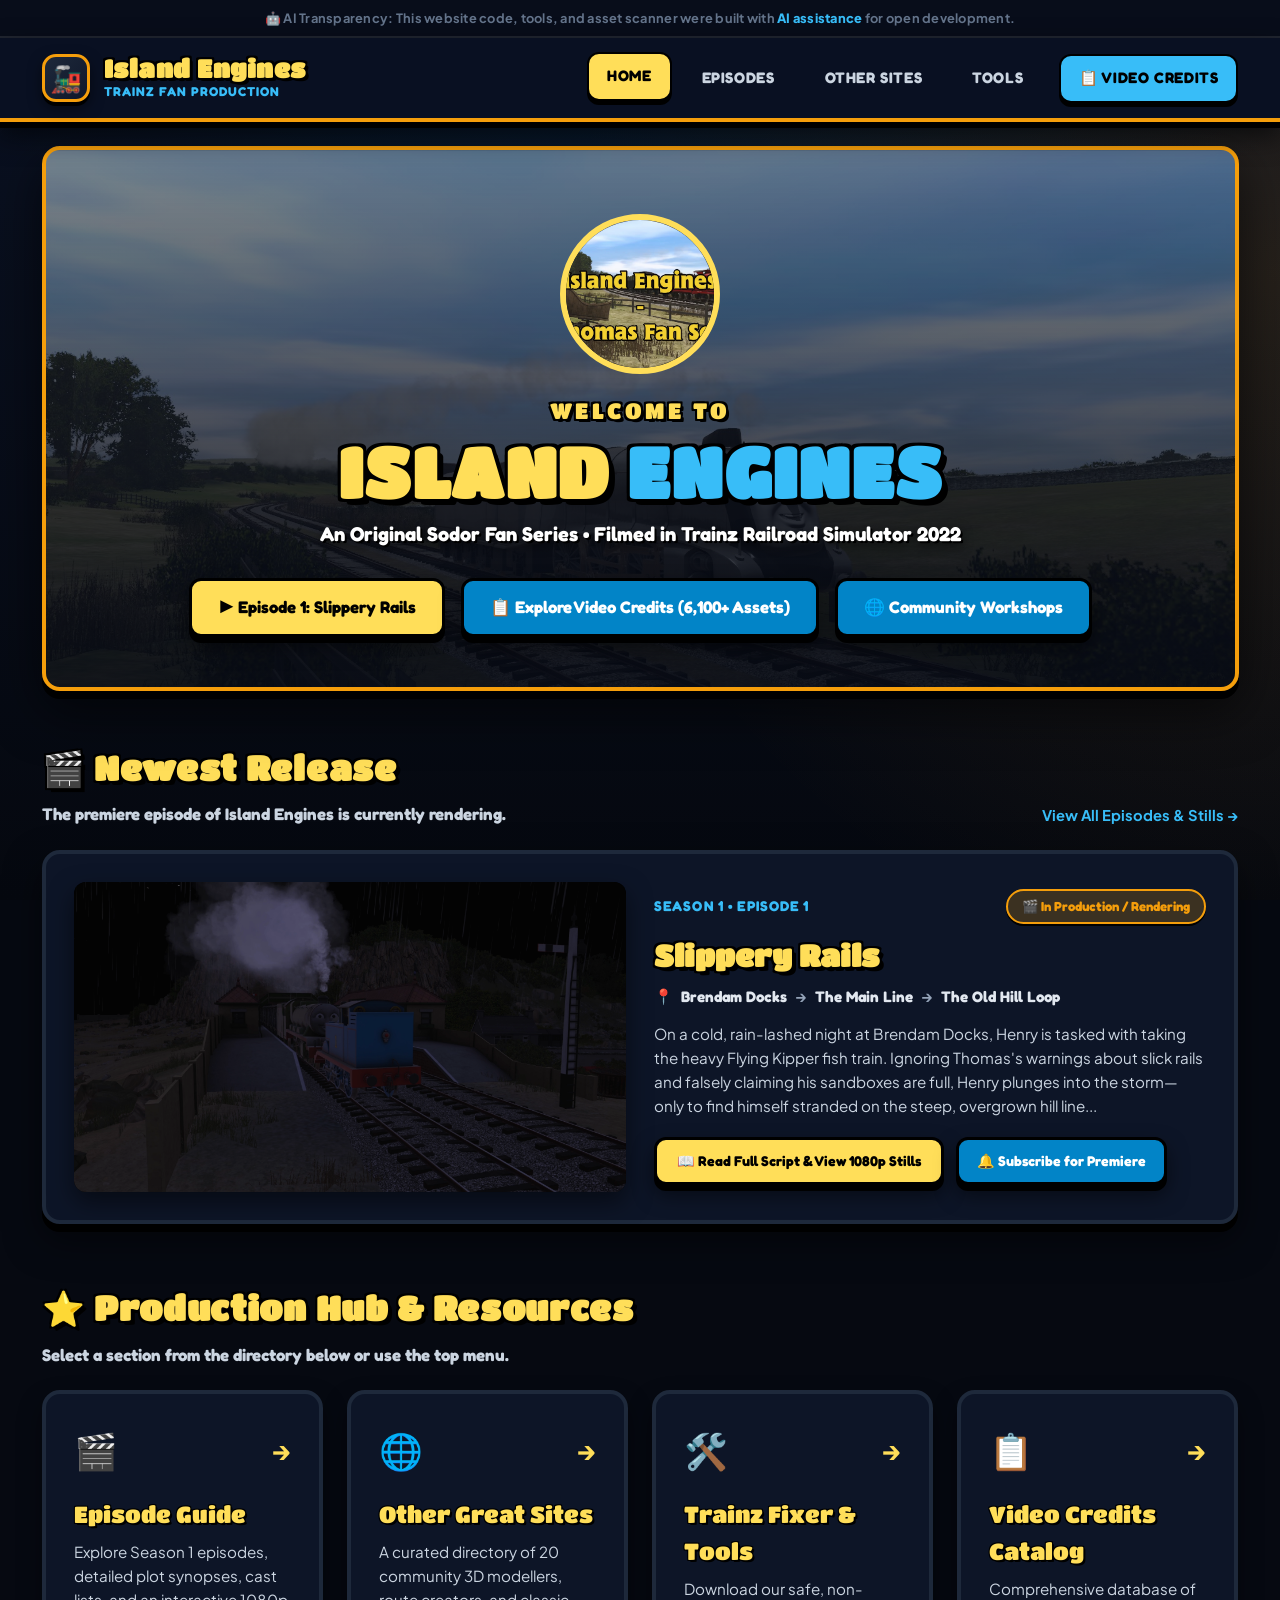
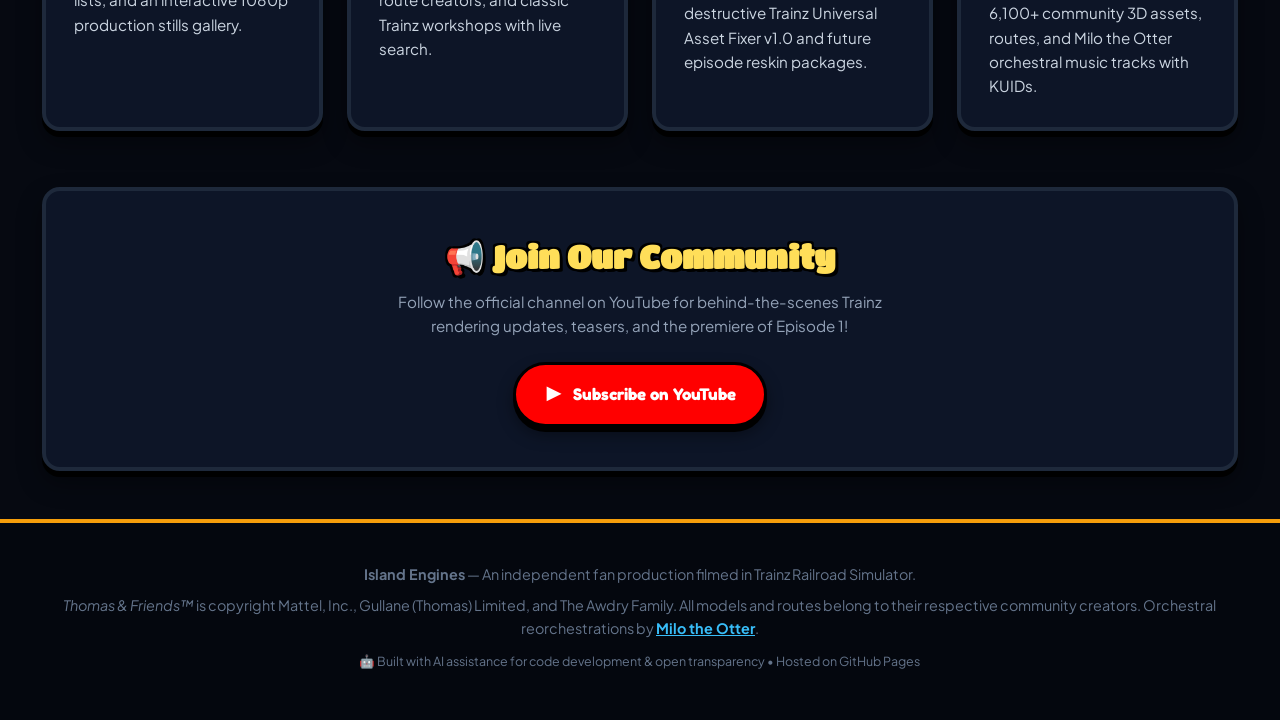
==== commit 30aa0e84: "Overhaul design: bold playful Sodor community aesthetic, Flange/Titan font, widescreen PC layout, en" ====
--- a/index.html
+++ b/index.html
@@ -19,7 +19,7 @@
   <!-- Studio Header & Navigation -->
   <header class="site-nav-header">
     <div class="container nav-inner">
-      <a href="#home" class="studio-brand">
+      <a href="index.html" class="studio-brand">
         <div class="studio-logo-badge">🚂</div>
         <div class="studio-title-box">
           <h1>Island Engines</h1>
@@ -27,177 +27,148 @@
         </div>
       </a>
       <nav class="nav-links-row">
-        <a href="#home" class="nav-item active">Home</a>
-        <a href="#episodes" class="nav-item">Episodes</a>
-        <a href="#workshops" class="nav-item">Community Workshops</a>
-        <a href="#tools" class="nav-item">Tools</a>
-        <a href="./credits/" class="nav-item credits-btn">📋 Video Credits</a>
+        <a href="index.html" class="nav-item active">Home</a>
+        <a href="episodes.html" class="nav-item">Episodes</a>
+        <a href="other-sites.html" class="nav-item">Other Sites</a>
+        <a href="tools.html" class="nav-item">Tools</a>
+        <a href="credits/index.html" class="nav-item credits-btn">📋 Video Credits</a>
       </nav>
     </div>
   </header>
 
   <main class="container">
 
-    <!-- Hero Section -->
-    <section class="cinematic-hero" id="home">
-      <div class="hero-tag">★ An Original Sodor Series Production</div>
-      <h2 class="hero-heading">Welcome to <span>Island Engines</span></h2>
-      <p class="hero-description">
-        Classic railway storytelling brought to life in Trainz Railroad Simulator 2022. 
-        Featuring atmospheric lighting, custom soundscapes, Milo the Otter orchestral scores, 
-        and authentic community craftsmanship.
+    <!-- Authentic Community Centerpiece Hero (Matching Sodor Creators Style) -->
+    <section class="community-hero">
+      <div class="community-roundel-wrap">
+        <div class="community-roundel">
+          <img src="assets/images/title-island-engines-james.png" alt="Island Engines Roundel" class="community-roundel-img" />
+        </div>
+      </div>
+      <div class="community-welcome-tag">WELCOME TO</div>
+      <h2 class="community-hero-title">ISLAND <span>ENGINES</span></h2>
+      <p class="community-hero-sub">
+        An Original Sodor Fan Series • Filmed in Trainz Railroad Simulator 2022
       </p>
       <div class="hero-actions">
-        <a href="#episodes" class="btn-hero-primary">▶ Episode 1: Slippery Rails</a>
-        <a href="./credits/" class="btn-hero-secondary">📋 Explore Video Credits (6,100+ Assets)</a>
-        <a href="#workshops" class="btn-hero-secondary">🌐 Community Workshops Directory</a>
+        <a href="episodes.html" class="btn-hero-primary">▶ Episode 1: Slippery Rails</a>
+        <a href="credits/index.html" class="btn-hero-secondary">📋 Explore Video Credits (6,100+ Assets)</a>
+        <a href="other-sites.html" class="btn-hero-secondary">🌐 Community Workshops</a>
       </div>
     </section>
 
-    <!-- Episode 1 Showcase (From Project Script) -->
-    <section class="content-section" id="episodes">
+    <!-- Newest Release Showcase (Compact Teaser) -->
+    <section class="content-section">
       <div class="section-head">
         <div>
-          <h2 class="section-title">🎬 Episode Guide</h2>
-          <p class="section-subtitle">Original stories of steam, pride, and heritage on the North Western Railway.</p>
+          <h2 class="section-title">🎬 Newest Release</h2>
+          <p class="section-subtitle">The premiere episode of Island Engines is currently rendering.</p>
         </div>
+        <a href="episodes.html" style="color: var(--color-coastal-blue); font-weight: 700; text-decoration: none; font-size: 0.92rem;">
+          View All Episodes & Stills →
+        </a>
       </div>
 
-      <div class="episode-card">
-        <div class="ep-header-line">
-          <span class="ep-num-tag">SEASON 1 • EPISODE 1</span>
-          <span class="ep-status-pill">🎬 In Production / Rendering</span>
+      <div class="episode-card" style="display: grid; grid-template-columns: repeat(auto-fit, minmax(320px, 1fr)); gap: 28px; align-items: center; padding: 28px;">
+        <div style="border-radius: 12px; overflow: hidden; border: 1px solid var(--border-subtle); aspect-ratio: 16/9; background: #000; box-shadow: 0 10px 24px rgba(0,0,0,0.5);">
+          <img src="assets/images/ep1-thomas-henry-warning.png" alt="Slippery Rails Episode Preview" style="width: 100%; height: 100%; object-fit: cover; display: block;" />
         </div>
 
-        <h3 class="ep-main-title">Slippery Rails</h3>
-        <div class="ep-route-trail">
-          📍 <span>Brendam Docks</span> → <span>The Main Line</span> → <span>The Old Hill Loop</span>
-        </div>
-
-        <p class="ep-story-text">
-          On a cold, rain-lashed night at Brendam Docks, Henry is tasked with taking the heavy Flying Kipper fish train. 
-          When Thomas warns him that wet rails are as slick as glass, Henry arrogantly boasts that <em>"a big, strong engine doesn't need advice from a silly little tank engine"</em> and lies that his sandboxes are full.
-          <br><br>
-          Rushing through the gale to escape the smell of fish, Henry misses the points in the fog and is diverted onto the steep, overgrown hill line. 
-          On the muddy gradient, his heavy wheels spin violently into useless sparks against the slimy rails. Stranded alone in the pouring rain with the troublesome trucks mocking him in the dark, Henry's pride begins to crumble—until a friendly headlight cuts through the trees...
-        </p>
-
-        <div class="ep-cast-row">
-          <span style="font-size: 0.8rem; color: var(--text-muted); font-weight: 700; text-transform: uppercase;">Featuring:</span>
-          <span class="cast-badge">🟢 Henry</span>
-          <span class="cast-badge">🔵 Thomas</span>
-          <span class="cast-badge">🪵 Troublesome Trucks</span>
-          <span class="cast-badge">👥 Henry's Driver & Fireman</span>
-          <span class="cast-badge">🎛️ The Signalman</span>
-          <span class="cast-badge">🎩 Sir Topham Hatt</span>
-        </div>
-
-        <div style="display: flex; gap: 16px; align-items: center; flex-wrap: wrap;">
-          <a href="https://www.youtube.com/@brawllaunchchannel?sub_confirmation=1" target="_blank" rel="noopener noreferrer" class="btn-hero-primary">
-            🔔 Subscribe on YouTube for Premiere Notification
-          </a>
-          <span style="font-size: 0.86rem; color: var(--text-muted); font-style: italic;">
-            Target Runtime: ~4:30 min • Score: Milo the Otter
-          </span>
-        </div>
-      </div>
-    </section>
-
-    <!-- Community Workshops Directory -->
-    <section class="content-section" id="workshops">
-      <div class="section-head">
         <div>
-          <h2 class="section-title">🌐 Other Great Sites & Community Workshops</h2>
-          <p class="section-subtitle">A curated directory of community 3D modellers, route builders, and workshops.</p>
-        </div>
-        <span id="site-count-indicator" style="font-size: 0.85rem; color: var(--color-coastal-blue); font-weight: 700;">20 workshops cataloged</span>
-      </div>
-
-      <div class="directory-search-bar">
-        <input 
-          type="text" 
-          id="site-search-input" 
-          class="directory-input" 
-          placeholder="🔍 Search community workshops (e.g. Boilersmiths, Crovan's Gate, Mid Sodor, Westernroutes)..." 
-        />
-      </div>
-
-      <div class="directory-grid" id="community-sites-container">
-        <!-- Rendered dynamically by main.js -->
-      </div>
-    </section>
-
-    <!-- Downloads & Community Tools -->
-    <section class="content-section" id="tools">
-      <div class="section-head">
-        <div>
-          <h2 class="section-title">🛠️ Downloads & Community Tools</h2>
-          <p class="section-subtitle">Helpful, safe utilities for Trainz creators and players.</p>
-        </div>
-      </div>
-
-      <div class="tools-grid">
-        <!-- Universal Fixer Tool Box -->
-        <div class="tool-box">
-          <div style="display: flex; justify-content: space-between; align-items: center; margin-bottom: 8px;">
-            <span style="font-size: 0.78rem; font-weight: 700; color: var(--color-coastal-blue); text-transform: uppercase;">Trainz Utility</span>
-            <span style="font-size: 0.75rem; background: rgba(16, 185, 129, 0.15); color: #34d399; padding: 2px 10px; border-radius: var(--radius-pill); font-weight: 700;">v1.0 • Safe</span>
+          <div class="ep-header-line" style="margin-bottom: 8px;">
+            <span class="ep-num-tag">SEASON 1 • EPISODE 1</span>
+            <span class="ep-status-pill">🎬 In Production / Rendering</span>
           </div>
 
-          <h3 style="font-size: 1.4rem; font-weight: 800; margin-bottom: 8px;">Trainz Universal Asset Fixer</h3>
-          <p style="color: var(--text-secondary); font-size: 0.92rem; line-height: 1.6;">
-            A safe, non-destructive Python repair utility designed to resolve Content Manager validation and script errors across TRS19, TRS22, and Trainz Plus.
+          <h3 class="ep-main-title" style="font-size: 1.85rem; margin-bottom: 6px;">Slippery Rails</h3>
+          <div class="ep-route-trail" style="margin-bottom: 12px;">
+            📍 <span>Brendam Docks</span> → <span>The Main Line</span> → <span>The Old Hill Loop</span>
+          </div>
+
+          <p style="color: #cbd5e1; font-size: 0.95rem; line-height: 1.6; margin-bottom: 18px;">
+            On a cold, rain-lashed night at Brendam Docks, Henry is tasked with taking the heavy Flying Kipper fish train. 
+            Ignoring Thomas's warnings about slick rails and falsely claiming his sandboxes are full, Henry plunges into the storm—only to find himself stranded on the steep, overgrown hill line...
           </p>
 
-          <ul class="tool-feature-check">
-            <li>🛡️ <strong>100% Non-Destructive:</strong> Creates <code>.bak</code> backups before editing any file.</li>
-            <li>🧪 <strong>Dry-Run Mode:</strong> Preview repairs with <code>--dry-run</code> without touching disk.</li>
-            <li>🚂 <strong>VE146 Bogeys:</strong> Upgrades legacy root bogey tags into modern containers.</li>
-            <li>🎨 <strong>Textures & Sounds:</strong> Generates missing <code>texture.txt</code> and clean sound stubs (VE10/VE65).</li>
-            <li>💻 <strong>Cross-Platform:</strong> Works on Windows, Linux (Steam/Proton), and macOS.</li>
-          </ul>
-
-          <div style="margin-top: auto; display: flex; gap: 12px; flex-wrap: wrap;">
-            <a href="./tools/trainz_universal_fixer.py" download="trainz_universal_fixer.py" class="btn-hero-primary" style="font-size: 0.88rem; padding: 10px 20px;">
-              📥 Download Fixer (.py)
+          <div style="display: flex; gap: 12px; flex-wrap: wrap; align-items: center;">
+            <a href="episodes.html" class="btn-hero-primary" style="font-size: 0.88rem; padding: 10px 20px;">
+              📖 Read Full Script & View 1080p Stills
             </a>
-            <a href="./tools/README_FIXER.md" target="_blank" class="btn-hero-secondary" style="font-size: 0.88rem; padding: 10px 18px;">
-              📖 Documentation
+            <a href="https://www.youtube.com/@brawllaunchchannel?sub_confirmation=1" target="_blank" rel="noopener noreferrer" class="btn-hero-secondary" style="font-size: 0.88rem; padding: 10px 18px;">
+              🔔 Subscribe for Premiere
             </a>
-          </div>
-        </div>
-
-        <!-- Custom Content Placeholder -->
-        <div class="tool-box">
-          <div style="display: flex; justify-content: space-between; align-items: center; margin-bottom: 8px;">
-            <span style="font-size: 0.78rem; font-weight: 700; color: var(--color-brass); text-transform: uppercase;">Community Releases</span>
-            <span style="font-size: 0.75rem; background: var(--color-brass-glow); color: var(--color-brass); padding: 2px 10px; border-radius: var(--radius-pill); font-weight: 700;">In Progress</span>
-          </div>
-
-          <h3 style="font-size: 1.4rem; font-weight: 800; margin-bottom: 8px;">Island Engines Reskins & Assets</h3>
-          <p style="color: var(--text-secondary); font-size: 0.92rem; line-height: 1.6;">
-            Locomotive reskins, custom rolling stock variants, and scenery items used in *Island Engines* episodes will be made available for download here with permission from original authors.
-          </p>
-
-          <div style="margin-top: auto; padding-top: 32px;">
-            <span style="font-size: 0.86rem; color: var(--text-muted); font-style: italic;">
-              Packages will be published alongside new episode releases.
-            </span>
           </div>
         </div>
       </div>
     </section>
 
-    <!-- Comprehensive Credits Callout -->
-    <section class="credits-banner">
-      <h3 style="font-size: 1.7rem; font-weight: 800; margin-bottom: 12px;">Full Production Credits & Asset Attribution</h3>
-      <p style="color: var(--text-secondary); max-width: 680px; margin: 0 auto 24px auto; font-size: 1rem; line-height: 1.6;">
-        We believe in honest attribution. Explore our comprehensive database of <strong>over 6,100 curated community models</strong>, 
-        routes, and 313 Milo the Otter orchestral tracks with KUIDs and creator profiles.
+    <!-- Quick Navigation Hub -->
+    <section class="content-section">
+      <div class="section-head">
+        <div>
+          <h2 class="section-title">⭐ Production Hub & Resources</h2>
+          <p class="section-subtitle">Select a section from the directory below or use the top menu.</p>
+        </div>
+      </div>
+
+      <div class="hub-grid">
+        <a href="episodes.html" class="hub-card">
+          <div class="hub-icon-row">
+            <span class="hub-icon">🎬</span>
+            <span class="hub-arrow">→</span>
+          </div>
+          <div class="hub-card-title">Episode Guide</div>
+          <div class="hub-card-desc">
+            Explore Season 1 episodes, detailed plot synopses, cast lists, and an interactive 1080p production stills gallery.
+          </div>
+        </a>
+
+        <a href="other-sites.html" class="hub-card">
+          <div class="hub-icon-row">
+            <span class="hub-icon">🌐</span>
+            <span class="hub-arrow">→</span>
+          </div>
+          <div class="hub-card-title">Other Great Sites</div>
+          <div class="hub-card-desc">
+            A curated directory of 20 community 3D modellers, route creators, and classic Trainz workshops with live search.
+          </div>
+        </a>
+
+        <a href="tools.html" class="hub-card">
+          <div class="hub-icon-row">
+            <span class="hub-icon">🛠️</span>
+            <span class="hub-arrow">→</span>
+          </div>
+          <div class="hub-card-title">Trainz Fixer & Tools</div>
+          <div class="hub-card-desc">
+            Download our safe, non-destructive Trainz Universal Asset Fixer v1.0 and future episode reskin packages.
+          </div>
+        </a>
+
+        <a href="credits/index.html" class="hub-card">
+          <div class="hub-icon-row">
+            <span class="hub-icon">📋</span>
+            <span class="hub-arrow">→</span>
+          </div>
+          <div class="hub-card-title">Video Credits Catalog</div>
+          <div class="hub-card-desc">
+            Comprehensive database of 6,100+ community 3D assets, routes, and Milo the Otter orchestral music tracks with KUIDs.
+          </div>
+        </a>
+      </div>
+    </section>
+
+    <!-- Socials & Community Links (Matching Chxnce / Sudrian Railways style) -->
+    <section class="socials-section">
+      <h3 class="socials-title">📢 Join Our Community</h3>
+      <p style="color: var(--text-secondary); max-width: 540px; margin: 0 auto; font-size: 0.95rem;">
+        Follow the official channel on YouTube for behind-the-scenes Trainz rendering updates, teasers, and the premiere of Episode 1!
       </p>
-      <a href="./credits/" class="btn-hero-primary">
-        📋 Open Video Credits Catalog
-      </a>
+      <div class="socials-row">
+        <a href="https://www.youtube.com/@brawllaunchchannel?sub_confirmation=1" target="_blank" rel="noopener noreferrer" class="social-btn social-youtube">
+          <span style="font-size: 1.2rem;">▶</span> Subscribe on YouTube
+        </a>
+      </div>
     </section>
 
   </main>
@@ -216,6 +187,5 @@
     </div>
   </footer>
 
-  <script src="main.js"></script>
 </body>
 </html>
--- a/style.css
+++ b/style.css
@@ -1,40 +1,43 @@
 /* ==========================================================================
-   Island Engines — Original Official Website Stylesheet
-   100% Unique, Custom Design for Island Engines Productions.
-   No copied templates. Clean, modern, responsive, and original.
-   ========================================================================== */
-
-@import url('https://fonts.googleapis.com/css2?family=Plus+Jakarta+Sans:wght@400;500;600;700;800&family=JetBrains+Mono:wght@500&display=swap');
+   Island Engines — Official Website Stylesheet
+   Bold, Authentic, Playful Sodor Community Aesthetic!
+   Heavy borders, 3D pop shadows, Flange / Titan typography, and entrance animations.
+   ========================================================================== */
+
+@import url('https://fonts.googleapis.com/css2?family=Alfa+Slab+One&family=Bevan:ital@0;1&family=Fredoka:wght@600;700;800&family=Plus+Jakarta+Sans:wght@500;700;800&family=Titan+One&display=swap');
 
 :root {
-  /* Island Engines Signature Palette: Deep Coastal Navy, Mist Slate & Warm Lantern Brass */
-  --bg-canvas: #080c14;
-  --bg-surface: #0f1726;
-  --bg-surface-elevated: #162135;
-  --bg-card: rgba(18, 27, 43, 0.7);
-  --bg-card-hover: rgba(26, 39, 62, 0.9);
+  /* Playful Nostalgic Sodor Palette */
+  --bg-canvas: #060911;
+  --bg-surface: #0d1527;
+  --bg-surface-elevated: #15223c;
+  --bg-card: #101a2f;
   
   --text-primary: #f8fafc;
   --text-secondary: #94a3b8;
   --text-muted: #64748b;
   
+  /* Bold Theme Colors */
+  --color-gold-bright: #ffde59;
   --color-brass: #f59e0b;
-  --color-brass-glow: rgba(245, 158, 11, 0.15);
   --color-coastal-blue: #38bdf8;
+  --color-sodor-blue: #0284c7;
+  --color-signal-red: #ef4444;
   --color-signal-green: #10b981;
-  --color-steam-mist: #e2e8f0;
   
-  --border-subtle: rgba(255, 255, 255, 0.08);
-  --border-hover: rgba(56, 189, 248, 0.35);
-  
-  --font-main: 'Plus Jakarta Sans', -apple-system, BlinkMacSystemFont, "Segoe UI", Roboto, sans-serif;
+  /* Chunky Typography */
+  --font-display: 'Titan One', 'Alfa Slab One', 'Bevan', 'Cooper Black', fantasy, cursive;
+  --font-heading: 'Fredoka', 'Plus Jakarta Sans', sans-serif;
+  --font-body: 'Plus Jakarta Sans', -apple-system, BlinkMacSystemFont, "Segoe UI", Roboto, sans-serif;
   --font-code: 'JetBrains Mono', monospace;
   
-  --radius-card: 16px;
+  /* Chunky Radii */
+  --radius-card: 18px;
   --radius-pill: 9999px;
-  --radius-btn: 10px;
+  --radius-btn: 12px;
   
-  --max-width: 1200px;
+  /* Full Widescreen PC View */
+  --max-width: 1760px;
 }
 
 * {
@@ -46,57 +49,65 @@
 body {
   background-color: var(--bg-canvas);
   background-image: 
-    radial-gradient(ellipse 80% 50% at 50% -20%, rgba(56, 189, 248, 0.12), transparent 70%),
-    radial-gradient(circle at 100% 40%, rgba(245, 158, 11, 0.06), transparent 50%),
-    linear-gradient(180deg, #090e18 0%, #060910 100%);
+    radial-gradient(ellipse 90% 60% at 50% -10%, rgba(2, 132, 199, 0.22), transparent 70%),
+    radial-gradient(circle at 100% 30%, rgba(245, 158, 11, 0.12), transparent 50%),
+    linear-gradient(180deg, #0a1122 0%, #05080f 100%);
   background-attachment: fixed;
   color: var(--text-primary);
-  font-family: var(--font-main);
+  font-family: var(--font-body);
   line-height: 1.6;
   min-height: 100vh;
   display: flex;
   flex-direction: column;
-}
-
-/* AI Transparency Notice */
+  overflow-x: hidden;
+}
+
+/* ==========================================================================
+   AI Transparency Bar
+   ========================================================================== */
 .ai-notice-bar {
-  background: rgba(15, 23, 42, 0.85);
-  border-bottom: 1px solid var(--border-subtle);
+  background: #080d1a;
+  border-bottom: 2px solid rgba(255, 255, 255, 0.1);
   padding: 8px 16px;
-  font-size: 0.78rem;
+  font-size: 0.8rem;
+  font-weight: 700;
   color: var(--text-muted);
   text-align: center;
-  backdrop-filter: blur(10px);
+  letter-spacing: 0.02em;
 }
 
 .ai-notice-bar span {
   color: var(--color-coastal-blue);
-  font-weight: 600;
-}
-
-/* Container */
+  font-weight: 800;
+}
+
+/* ==========================================================================
+   Widescreen Container (PC Widescreen Responsive)
+   ========================================================================== */
 .container {
-  width: 100%;
+  width: 96%;
   max-width: var(--max-width);
   margin: 0 auto;
-  padding: 0 24px;
-}
-
-/* Sleek Modern Studio Navbar */
+  padding: 0 16px;
+}
+
+/* ==========================================================================
+   Unified Top Navbar (Bold, Chunky, Consistent Across All Pages)
+   ========================================================================== */
 .site-nav-header {
-  background: rgba(8, 12, 20, 0.8);
-  border-bottom: 1px solid var(--border-subtle);
+  background: #091022;
+  border-bottom: 4px solid var(--color-brass);
   position: sticky;
   top: 0;
-  z-index: 100;
-  backdrop-filter: blur(16px);
+  z-index: 200;
+  box-shadow: 0 6px 0 #000, 0 12px 28px rgba(0, 0, 0, 0.7);
 }
 
 .nav-inner {
   display: flex;
   align-items: center;
   justify-content: space-between;
-  height: 76px;
+  height: 80px;
 }
 
 .studio-brand {
@@ -105,262 +116,489 @@
   gap: 14px;
   text-decoration: none;
   color: inherit;
+  transition: transform 0.2s cubic-bezier(0.34, 1.56, 0.64, 1);
+}
+
+.studio-brand:hover {
+  transform: scale(1.04);
 }
 
 .studio-logo-badge {
-  width: 42px;
-  height: 42px;
+  width: 48px;
+  height: 48px;
   background: linear-gradient(135deg, #1e293b 0%, #0f172a 100%);
-  border: 1px solid rgba(255, 255, 255, 0.15);
-  border-radius: 12px;
+  border: 3px solid var(--color-brass);
+  border-radius: 14px;
   display: flex;
   align-items: center;
   justify-content: center;
-  font-size: 1.4rem;
-  box-shadow: 0 4px 12px rgba(0, 0, 0, 0.3);
+  font-size: 1.6rem;
+  box-shadow: 0 4px 0 #000, 0 6px 14px rgba(0, 0, 0, 0.5);
 }
 
 .studio-title-box h1 {
-  font-size: 1.2rem;
-  font-weight: 800;
-  letter-spacing: -0.02em;
+  font-family: var(--font-display);
+  font-size: 1.55rem;
+  letter-spacing: 0.02em;
+  color: var(--color-gold-bright);
+  line-height: 1.1;
+  text-shadow: -2px -2px 0 #000, 2px -2px 0 #000, -2px 2px 0 #000, 2px 2px 0 #000, 3px 3px 0 #000;
+}
+
+.studio-title-box p {
+  font-family: var(--font-heading);
+  font-size: 0.8rem;
+  font-weight: 800;
+  color: var(--color-coastal-blue);
+  letter-spacing: 0.08em;
+  text-transform: uppercase;
+}
+
+.nav-links-row {
+  display: flex;
+  align-items: center;
+  gap: 10px;
+  flex-wrap: wrap;
+}
+
+.nav-item {
+  color: #cbd5e1;
+  text-decoration: none;
+  font-family: var(--font-heading);
+  font-size: 0.95rem;
+  font-weight: 800;
+  text-transform: uppercase;
+  letter-spacing: 0.04em;
+  padding: 10px 18px;
+  border-radius: var(--radius-btn);
+  border: 2px solid transparent;
+  transition: all 0.2s cubic-bezier(0.34, 1.56, 0.64, 1);
+  display: inline-flex;
+  align-items: center;
+  gap: 6px;
+}
+
+.nav-item:hover {
   color: #fff;
-  line-height: 1.2;
-}
-
-.studio-title-box p {
-  font-size: 0.75rem;
-  font-weight: 600;
+  background: rgba(255, 255, 255, 0.1);
+  border-color: rgba(255, 255, 255, 0.25);
+  transform: translateY(-2px);
+}
+
+/* Active tab style with retro 3D pop */
+.nav-item.active {
+  background: var(--color-gold-bright);
+  color: #000 !important;
+  border: 2px solid #000;
+  box-shadow: 0 4px 0 #000;
+  transform: translateY(-2px);
+  font-weight: 900;
+}
+
+.nav-item.credits-btn {
+  background: var(--color-coastal-blue);
+  color: #000 !important;
+  border: 2px solid #000;
+  box-shadow: 0 4px 0 #000;
+  margin-left: 6px;
+  font-weight: 900;
+}
+
+.nav-item.credits-btn:hover {
+  background: #7dd3fc;
+  transform: translateY(-3px);
+  box-shadow: 0 6px 0 #000;
+}
+
+/* ==========================================================================
+   Page Entrance Keyframes Animations ("die Seite baut sich so auf")
+   ========================================================================== */
+@keyframes popInBounce {
+  0% {
+    opacity: 0;
+    transform: scale(0.65) translateY(40px);
+  }
+  65% {
+    opacity: 1;
+    transform: scale(1.06) translateY(-8px);
+  }
+  85% {
+    transform: scale(0.97) translateY(3px);
+  }
+  100% {
+    opacity: 1;
+    transform: scale(1) translateY(0);
+  }
+}
+
+@keyframes titleDropIn {
+  0% {
+    opacity: 0;
+    transform: translateY(-30px) scale(0.9);
+  }
+  70% {
+    opacity: 1;
+    transform: translateY(4px) scale(1.02);
+  }
+  100% {
+    opacity: 1;
+    transform: translateY(0) scale(1);
+  }
+}
+
+@keyframes slideInUp {
+  0% {
+    opacity: 0;
+    transform: translateY(40px);
+  }
+  100% {
+    opacity: 1;
+    transform: translateY(0);
+  }
+}
+
+@keyframes cardStagger {
+  0% {
+    opacity: 0;
+    transform: translateY(30px) scale(0.96);
+  }
+  100% {
+    opacity: 1;
+    transform: translateY(0) scale(1);
+  }
+}
+
+@keyframes roundelGlowPulse {
+  0%, 100% {
+    box-shadow: 0 0 0 5px #000, 0 0 25px rgba(255, 222, 89, 0.45), 0 10px 30px rgba(0, 0, 0, 0.7);
+  }
+  50% {
+    box-shadow: 0 0 0 5px #000, 0 0 45px rgba(255, 222, 89, 0.8), 0 14px 40px rgba(0, 0, 0, 0.9);
+  }
+}
+
+/* ==========================================================================
+   Authentic Community Centerpiece Hero
+   ========================================================================== */
+.community-hero {
+  position: relative;
+  background-image: 
+    linear-gradient(180deg, rgba(8, 14, 28, 0.5) 0%, rgba(6, 10, 20, 0.92) 100%),
+    url('assets/images/hero-spencer-mainline.jpg');
+  background-size: cover;
+  background-position: center 30%;
+  border: 4px solid var(--color-brass);
+  border-radius: var(--radius-card);
+  padding: 64px 32px 50px 32px;
+  margin-top: 24px;
+  margin-bottom: 48px;
+  text-align: center;
+  box-shadow: 0 8px 0 #000, 0 20px 50px rgba(0, 0, 0, 0.6);
+  display: flex;
+  flex-direction: column;
+  align-items: center;
+  justify-content: center;
+  animation: popInBounce 0.8s cubic-bezier(0.34, 1.56, 0.64, 1) both;
+}
+
+.community-roundel-wrap {
+  position: relative;
+  margin-bottom: 20px;
+}
+
+.community-roundel {
+  width: 160px;
+  height: 160px;
+  border-radius: 50%;
+  background: linear-gradient(135deg, #1e293b 0%, #080c14 100%);
+  border: 6px solid var(--color-gold-bright);
+  display: flex;
+  align-items: center;
+  justify-content: center;
+  overflow: hidden;
+  position: relative;
+  animation: roundelGlowPulse 4s infinite ease-in-out;
+}
+
+.community-roundel-img {
+  width: 100%;
+  height: 100%;
+  object-fit: cover;
+  transform: scale(1.15);
+}
+
+.community-welcome-tag {
+  font-family: var(--font-display);
+  font-size: 1.35rem;
+  letter-spacing: 0.16em;
+  text-transform: uppercase;
+  color: var(--color-gold-bright);
+  text-shadow: -2px -2px 0 #000, 2px -2px 0 #000, -2px 2px 0 #000, 2px 2px 0 #000, 3px 3px 0 #000;
+  margin-bottom: 6px;
+  animation: titleDropIn 0.7s ease both 0.15s;
+}
+
+.community-hero-title {
+  font-family: var(--font-display);
+  font-size: clamp(2.6rem, 5.5vw, 4.5rem);
+  letter-spacing: 0.02em;
+  color: var(--color-gold-bright);
+  text-transform: uppercase;
+  text-shadow: -3px -3px 0 #000, 3px -3px 0 #000, -3px 3px 0 #000, 3px 3px 0 #000, 6px 6px 0 #000;
+  margin-bottom: 10px;
+  line-height: 1.05;
+  animation: titleDropIn 0.8s ease both 0.25s;
+}
+
+.community-hero-title span {
   color: var(--color-coastal-blue);
-  letter-spacing: 0.06em;
-  text-transform: uppercase;
-}
-
-.nav-links-row {
-  display: flex;
-  align-items: center;
-  gap: 6px;
-}
-
-.nav-item {
-  color: var(--text-secondary);
+  text-shadow: -3px -3px 0 #000, 3px -3px 0 #000, -3px 3px 0 #000, 3px 3px 0 #000, 6px 6px 0 #000;
+}
+
+.community-hero-sub {
+  font-family: var(--font-heading);
+  font-size: 1.25rem;
+  font-weight: 800;
+  color: #fff;
+  text-shadow: 2px 2px 0 #000, 0 4px 12px rgba(0, 0, 0, 0.8);
+  max-width: 680px;
+  margin-bottom: 28px;
+  animation: titleDropIn 0.9s ease both 0.35s;
+}
+
+.hero-actions {
+  display: flex;
+  gap: 16px;
+  flex-wrap: wrap;
+  justify-content: center;
+  animation: slideInUp 0.8s ease both 0.45s;
+}
+
+/* 3D Chunky Pop Buttons */
+.btn-hero-primary {
+  background: var(--color-gold-bright);
+  color: #000;
+  font-family: var(--font-heading);
+  font-weight: 800;
+  font-size: 1.05rem;
+  padding: 13px 26px;
+  border-radius: var(--radius-btn);
+  border: 3px solid #000;
   text-decoration: none;
-  font-size: 0.92rem;
-  font-weight: 600;
-  padding: 8px 16px;
+  display: inline-flex;
+  align-items: center;
+  gap: 10px;
+  box-shadow: 0 6px 0 #000, 0 10px 20px rgba(0, 0, 0, 0.5);
+  transition: all 0.15s cubic-bezier(0.34, 1.56, 0.64, 1);
+  cursor: pointer;
+}
+
+.btn-hero-primary:hover {
+  background: #fde047;
+  transform: translateY(-3px);
+  box-shadow: 0 9px 0 #000, 0 14px 24px rgba(255, 222, 89, 0.3);
+}
+
+.btn-hero-primary:active {
+  transform: translateY(4px);
+  box-shadow: 0 2px 0 #000;
+}
+
+.btn-hero-secondary {
+  background: var(--color-sodor-blue);
+  color: #fff;
+  font-family: var(--font-heading);
+  font-weight: 800;
+  font-size: 1.05rem;
+  padding: 13px 26px;
   border-radius: var(--radius-btn);
-  transition: all 0.2s ease;
-}
-
-.nav-item:hover, .nav-item.active {
+  border: 3px solid #000;
+  text-decoration: none;
+  display: inline-flex;
+  align-items: center;
+  gap: 10px;
+  box-shadow: 0 6px 0 #000, 0 10px 20px rgba(0, 0, 0, 0.5);
+  transition: all 0.15s cubic-bezier(0.34, 1.56, 0.64, 1);
+  cursor: pointer;
+}
+
+.btn-hero-secondary:hover {
+  background: #0284c7;
   color: #fff;
-  background: rgba(255, 255, 255, 0.08);
-}
-
-.nav-item.credits-btn {
-  color: var(--color-coastal-blue);
-  background: rgba(56, 189, 248, 0.1);
-  border: 1px solid rgba(56, 189, 248, 0.25);
-  margin-left: 8px;
-}
-
-.nav-item.credits-btn:hover {
-  background: var(--color-coastal-blue);
+  transform: translateY(-3px);
+  box-shadow: 0 9px 0 #000, 0 14px 24px rgba(56, 189, 248, 0.3);
+}
+
+.btn-hero-secondary:active {
+  transform: translateY(4px);
+  box-shadow: 0 2px 0 #000;
+}
+
+/* ==========================================================================
+   Section Headings (Chunky Titan Typography)
+   ========================================================================== */
+.content-section {
+  margin-bottom: 56px;
+}
+
+.section-head {
+  display: flex;
+  justify-content: space-between;
+  align-items: flex-end;
+  margin-bottom: 22px;
+  flex-wrap: wrap;
+  gap: 14px;
+}
+
+.section-title {
+  font-family: var(--font-display);
+  font-size: 2.15rem;
+  letter-spacing: 0.02em;
+  color: var(--color-gold-bright);
+  text-shadow: -2px -2px 0 #000, 2px -2px 0 #000, -2px 2px 0 #000, 2px 2px 0 #000, 4px 4px 0 #000;
+  margin-bottom: 6px;
+}
+
+.section-subtitle {
+  font-family: var(--font-heading);
+  color: #cbd5e1;
+  font-size: 1.05rem;
+  font-weight: 700;
+}
+
+/* ==========================================================================
+   Episode Showcase Card
+   ========================================================================== */
+.episode-card {
+  background: var(--bg-surface);
+  border: 4px solid #1e293b;
+  border-radius: var(--radius-card);
+  padding: 36px;
+  box-shadow: 0 8px 0 #000, 0 16px 36px rgba(0, 0, 0, 0.5);
+  transition: all 0.25s cubic-bezier(0.34, 1.56, 0.64, 1);
+  animation: slideInUp 0.6s ease both 0.2s;
+}
+
+.episode-card:hover {
+  border-color: var(--color-brass);
+  box-shadow: 0 10px 0 #000, 0 20px 40px rgba(0, 0, 0, 0.6);
+}
+
+.ep-banner-preview {
+  position: relative;
+  width: 100%;
+  max-height: 480px;
+  border-radius: 14px;
+  overflow: hidden;
+  margin-bottom: 28px;
+  border: 3px solid #000;
+  box-shadow: 0 8px 0 #000, 0 14px 30px rgba(0, 0, 0, 0.5);
+  background: #000;
+  cursor: pointer;
+}
+
+.ep-banner-img {
+  width: 100%;
+  height: 100%;
+  max-height: 480px;
+  object-fit: cover;
+  display: block;
+  transition: transform 0.4s ease;
+}
+
+.ep-banner-preview:hover .ep-banner-img {
+  transform: scale(1.03);
+}
+
+.ep-banner-overlay {
+  position: absolute;
+  bottom: 0;
+  left: 0;
+  right: 0;
+  padding: 20px 24px;
+  background: linear-gradient(180deg, transparent 0%, rgba(6, 10, 20, 0.95) 100%);
+  display: flex;
+  justify-content: space-between;
+  align-items: center;
+  flex-wrap: wrap;
+  gap: 10px;
+}
+
+.ep-banner-badge {
+  background: var(--color-gold-bright);
   color: #000;
-  border-color: var(--color-coastal-blue);
-}
-
-/* Main Canvas */
-main {
-  flex: 1;
-  padding: 40px 0 80px 0;
-}
-
-/* Cinematic Hero Showcase */
-.cinematic-hero {
-  background: linear-gradient(180deg, rgba(22, 33, 53, 0.5) 0%, rgba(15, 23, 38, 0.8) 100%);
-  border: 1px solid var(--border-subtle);
-  border-radius: var(--radius-card);
-  padding: 56px 40px;
-  margin-bottom: 48px;
-  position: relative;
-  overflow: hidden;
-  box-shadow: 0 20px 40px rgba(0, 0, 0, 0.4);
-}
-
-.hero-tag {
-  display: inline-flex;
-  align-items: center;
-  gap: 8px;
-  background: var(--color-brass-glow);
-  color: var(--color-brass);
-  border: 1px solid rgba(245, 158, 11, 0.3);
-  padding: 5px 14px;
+  border: 2px solid #000;
+  box-shadow: 0 3px 0 #000;
+  font-family: var(--font-heading);
+  font-size: 0.85rem;
+  font-weight: 800;
+  padding: 6px 16px;
   border-radius: var(--radius-pill);
+}
+
+.ep-banner-hint {
+  font-family: var(--font-heading);
   font-size: 0.82rem;
   font-weight: 700;
-  letter-spacing: 0.04em;
-  margin-bottom: 20px;
-}
-
-.hero-heading {
-  font-size: 2.85rem;
-  font-weight: 800;
-  letter-spacing: -0.03em;
-  line-height: 1.15;
-  margin-bottom: 16px;
-  max-width: 820px;
-}
-
-.hero-heading span {
-  background: linear-gradient(90deg, #38bdf8 0%, #818cf8 100%);
-  -webkit-background-clip: text;
-  -webkit-text-fill-color: transparent;
-}
-
-.hero-description {
-  font-size: 1.15rem;
-  color: var(--text-secondary);
-  max-width: 680px;
-  margin-bottom: 32px;
-  line-height: 1.6;
-}
-
-.hero-actions {
-  display: flex;
-  gap: 16px;
-  flex-wrap: wrap;
-}
-
-.btn-hero-primary {
-  background: var(--color-coastal-blue);
-  color: #030712;
-  font-weight: 700;
-  font-size: 0.95rem;
-  padding: 12px 24px;
-  border-radius: var(--radius-btn);
-  text-decoration: none;
-  display: inline-flex;
-  align-items: center;
-  gap: 8px;
-  transition: all 0.2s ease;
-  box-shadow: 0 4px 14px rgba(56, 189, 248, 0.3);
-}
-
-.btn-hero-primary:hover {
-  background: #7dd3fc;
-  transform: translateY(-2px);
-  box-shadow: 0 6px 20px rgba(56, 189, 248, 0.45);
-}
-
-.btn-hero-secondary {
-  background: rgba(255, 255, 255, 0.05);
-  color: var(--text-primary);
-  border: 1px solid var(--border-subtle);
-  font-weight: 600;
-  font-size: 0.95rem;
-  padding: 12px 24px;
-  border-radius: var(--radius-btn);
-  text-decoration: none;
-  display: inline-flex;
-  align-items: center;
-  gap: 8px;
-  transition: all 0.2s ease;
-}
-
-.btn-hero-secondary:hover {
-  background: rgba(255, 255, 255, 0.1);
-  border-color: rgba(255, 255, 255, 0.2);
-  transform: translateY(-2px);
-}
-
-/* Section Common Styling */
-.content-section {
-  margin-bottom: 60px;
-}
-
-.section-head {
+  color: var(--color-coastal-blue);
+  text-shadow: 1px 1px 0 #000;
+}
+
+.ep-header-line {
   display: flex;
   justify-content: space-between;
-  align-items: flex-end;
-  margin-bottom: 24px;
-  flex-wrap: wrap;
-  gap: 12px;
-}
-
-.section-title {
-  font-size: 1.85rem;
-  font-weight: 800;
-  letter-spacing: -0.02em;
-  color: #fff;
-  margin-bottom: 6px;
-}
-
-.section-subtitle {
-  color: var(--text-secondary);
-  font-size: 0.95rem;
-}
-
-/* Episode Showcase Card */
-.episode-card {
-  background: var(--bg-surface);
-  border: 1px solid var(--border-subtle);
-  border-radius: var(--radius-card);
-  padding: 36px;
-  display: flex;
-  flex-direction: column;
-  box-shadow: 0 12px 30px rgba(0, 0, 0, 0.3);
-  transition: border-color 0.2s ease;
-}
-
-.episode-card:hover {
-  border-color: var(--border-hover);
-}
-
-.ep-header-line {
-  display: flex;
-  justify-content: space-between;
-  align-items: center;
-  margin-bottom: 12px;
+  align-items: center;
+  margin-bottom: 10px;
 }
 
 .ep-num-tag {
-  font-size: 0.8rem;
-  font-weight: 700;
+  font-family: var(--font-heading);
+  font-size: 0.88rem;
+  font-weight: 800;
   text-transform: uppercase;
   color: var(--color-coastal-blue);
   letter-spacing: 0.08em;
 }
 
 .ep-status-pill {
-  font-size: 0.78rem;
+  font-family: var(--font-heading);
+  font-size: 0.82rem;
+  font-weight: 800;
+  padding: 5px 14px;
+  border-radius: var(--radius-pill);
+  background: rgba(245, 158, 11, 0.2);
+  color: var(--color-brass);
+  border: 2px solid var(--color-brass);
+  box-shadow: 0 2px 0 #000;
+}
+
+.ep-main-title {
+  font-family: var(--font-display);
+  font-size: 2.3rem;
+  color: var(--color-gold-bright);
+  text-shadow: -2px -2px 0 #000, 2px -2px 0 #000, -2px 2px 0 #000, 2px 2px 0 #000, 4px 4px 0 #000;
+  margin-bottom: 6px;
+}
+
+.ep-route-trail {
+  font-family: var(--font-heading);
+  color: #94a3b8;
+  font-size: 0.95rem;
   font-weight: 700;
-  padding: 4px 12px;
-  border-radius: var(--radius-pill);
-  background: rgba(245, 158, 11, 0.12);
-  color: var(--color-brass);
-  border: 1px solid rgba(245, 158, 11, 0.3);
-}
-
-.ep-main-title {
-  font-size: 2.1rem;
-  font-weight: 800;
-  letter-spacing: -0.02em;
-  margin-bottom: 8px;
-}
-
-.ep-route-trail {
-  color: var(--text-muted);
-  font-size: 0.92rem;
   margin-bottom: 18px;
   display: flex;
   align-items: center;
-  gap: 6px;
+  gap: 8px;
+  flex-wrap: wrap;
+}
+
+.ep-route-trail span {
+  color: #e2e8f0;
 }
 
 .ep-story-text {
   font-size: 1.05rem;
-  color: #cbd5e1;
+  color: #e2e8f0;
   line-height: 1.7;
   margin-bottom: 24px;
 }
@@ -374,190 +612,562 @@
 }
 
 .cast-badge {
-  background: rgba(255, 255, 255, 0.05);
-  border: 1px solid var(--border-subtle);
-  color: var(--text-secondary);
-  font-size: 0.84rem;
-  padding: 4px 12px;
+  background: #15223c;
+  border: 2px solid #273859;
+  box-shadow: 0 2px 0 #000;
+  color: #f1f5f9;
+  font-family: var(--font-heading);
+  font-size: 0.88rem;
+  font-weight: 800;
+  padding: 6px 14px;
   border-radius: var(--radius-pill);
 }
 
-/* Original Community Directory Grid */
+/* ==========================================================================
+   Production Stills Gallery
+   ========================================================================== */
+.gallery-section-wrap {
+  margin-top: 36px;
+  padding-top: 32px;
+  border-top: 3px solid rgba(255, 255, 255, 0.1);
+}
+
+.gallery-header-row {
+  display: flex;
+  justify-content: space-between;
+  align-items: flex-end;
+  margin-bottom: 20px;
+  flex-wrap: wrap;
+  gap: 10px;
+}
+
+.gallery-title {
+  font-family: var(--font-display);
+  font-size: 1.55rem;
+  color: var(--color-gold-bright);
+  text-shadow: -1px -1px 0 #000, 1px -1px 0 #000, -1px 1px 0 #000, 1px 1px 0 #000, 3px 3px 0 #000;
+}
+
+.gallery-subtitle {
+  font-family: var(--font-heading);
+  font-size: 0.9rem;
+  font-weight: 700;
+  color: var(--text-muted);
+}
+
+.gallery-grid {
+  display: grid;
+  grid-template-columns: repeat(auto-fill, minmax(280px, 1fr));
+  gap: 20px;
+}
+
+.gallery-card {
+  background: var(--bg-surface-elevated);
+  border: 3px solid #233454;
+  border-radius: 14px;
+  overflow: hidden;
+  cursor: pointer;
+  box-shadow: 0 5px 0 #000, 0 10px 20px rgba(0, 0, 0, 0.4);
+  transition: all 0.25s cubic-bezier(0.34, 1.56, 0.64, 1);
+  display: flex;
+  flex-direction: column;
+}
+
+.gallery-card:hover {
+  transform: translateY(-6px) scale(1.02);
+  border-color: var(--color-gold-bright);
+  box-shadow: 0 10px 0 #000, 0 16px 30px rgba(255, 222, 89, 0.2);
+}
+
+.gallery-img-wrap {
+  position: relative;
+  width: 100%;
+  aspect-ratio: 16 / 9;
+  overflow: hidden;
+  background: #000;
+  border-bottom: 2px solid #000;
+}
+
+.gallery-img-wrap img {
+  width: 100%;
+  height: 100%;
+  object-fit: cover;
+  display: block;
+  transition: transform 0.4s ease;
+}
+
+.gallery-card:hover .gallery-img-wrap img {
+  transform: scale(1.08);
+}
+
+.gallery-zoom-badge {
+  position: absolute;
+  top: 10px;
+  right: 10px;
+  background: var(--color-gold-bright);
+  border: 2px solid #000;
+  box-shadow: 0 2px 0 #000;
+  color: #000;
+  font-family: var(--font-heading);
+  font-size: 0.75rem;
+  font-weight: 800;
+  padding: 4px 10px;
+  border-radius: var(--radius-pill);
+  opacity: 0;
+  transform: translateY(-6px);
+  transition: all 0.2s cubic-bezier(0.34, 1.56, 0.64, 1);
+}
+
+.gallery-card:hover .gallery-zoom-badge {
+  opacity: 1;
+  transform: translateY(0);
+}
+
+.gallery-info {
+  padding: 14px 16px;
+}
+
+.gallery-scene-tag {
+  font-family: var(--font-heading);
+  font-size: 0.76rem;
+  font-weight: 800;
+  text-transform: uppercase;
+  color: var(--color-coastal-blue);
+  letter-spacing: 0.06em;
+  margin-bottom: 4px;
+}
+
+.gallery-label {
+  font-family: var(--font-heading);
+  font-size: 0.98rem;
+  font-weight: 800;
+  color: #f1f5f9;
+  line-height: 1.3;
+}
+
+/* ==========================================================================
+   Quick Navigation Hub Grid (Widescreen 4-Across PC Layout)
+   ========================================================================== */
+.hub-grid {
+  display: grid;
+  grid-template-columns: repeat(auto-fit, minmax(280px, 1fr));
+  gap: 24px;
+  margin-bottom: 48px;
+}
+
+.hub-card {
+  background: var(--bg-surface);
+  border: 4px solid #1e293b;
+  border-radius: var(--radius-card);
+  padding: 28px;
+  text-decoration: none;
+  color: inherit;
+  display: flex;
+  flex-direction: column;
+  box-shadow: 0 6px 0 #000, 0 12px 24px rgba(0, 0, 0, 0.4);
+  transition: all 0.25s cubic-bezier(0.34, 1.56, 0.64, 1);
+}
+
+.hub-card:hover {
+  background: var(--bg-surface-elevated);
+  border-color: var(--color-gold-bright);
+  transform: translateY(-6px) scale(1.02);
+  box-shadow: 0 12px 0 #000, 0 20px 36px rgba(255, 222, 89, 0.25);
+}
+
+.hub-icon-row {
+  display: flex;
+  align-items: center;
+  justify-content: space-between;
+  margin-bottom: 16px;
+}
+
+.hub-icon {
+  font-size: 2.2rem;
+}
+
+.hub-arrow {
+  color: var(--color-gold-bright);
+  font-size: 1.6rem;
+  font-weight: 900;
+  transition: transform 0.2s cubic-bezier(0.34, 1.56, 0.64, 1);
+}
+
+.hub-card:hover .hub-arrow {
+  transform: translateX(6px) scale(1.2);
+}
+
+.hub-card-title {
+  font-family: var(--font-display);
+  font-size: 1.45rem;
+  color: var(--color-gold-bright);
+  text-shadow: -1px -1px 0 #000, 1px -1px 0 #000, -1px 1px 0 #000, 1px 1px 0 #000, 2px 2px 0 #000;
+  margin-bottom: 8px;
+}
+
+.hub-card-desc {
+  font-size: 0.95rem;
+  color: #cbd5e1;
+  line-height: 1.6;
+}
+
+/* ==========================================================================
+   Community Directory Grid (Workshops)
+   ========================================================================== */
 .directory-search-bar {
-  margin-bottom: 28px;
+  margin-bottom: 30px;
 }
 
 .directory-input {
   width: 100%;
   background: var(--bg-surface);
-  border: 1px solid var(--border-subtle);
+  border: 3px solid #273859;
   color: #fff;
-  font-family: inherit;
-  font-size: 0.98rem;
-  padding: 14px 20px;
-  border-radius: 12px;
+  font-family: var(--font-heading);
+  font-weight: 700;
+  font-size: 1.05rem;
+  padding: 16px 24px;
+  border-radius: 14px;
+  box-shadow: 0 4px 0 #000, 0 8px 18px rgba(0, 0, 0, 0.4);
   transition: all 0.2s ease;
 }
 
 .directory-input:focus {
   outline: none;
-  border-color: var(--color-coastal-blue);
-  box-shadow: 0 0 16px rgba(56, 189, 248, 0.2);
+  border-color: var(--color-gold-bright);
+  box-shadow: 0 6px 0 #000, 0 0 20px rgba(255, 222, 89, 0.3);
 }
 
 .directory-grid {
   display: grid;
-  grid-template-columns: repeat(auto-fill, minmax(280px, 1fr));
-  gap: 20px;
-}
-
-/* Original Community Workshop Card */
+  grid-template-columns: repeat(auto-fill, minmax(320px, 1fr));
+  gap: 24px;
+}
+
 .directory-card {
   background: var(--bg-surface);
-  border: 1px solid var(--border-subtle);
-  border-radius: 14px;
-  padding: 22px;
+  border: 3px solid #1e293b;
+  border-radius: 16px;
+  padding: 24px;
   text-decoration: none;
   color: inherit;
   display: flex;
   flex-direction: column;
-  transition: all 0.2s ease;
+  box-shadow: 0 6px 0 #000, 0 10px 20px rgba(0, 0, 0, 0.4);
+  transition: all 0.25s cubic-bezier(0.34, 1.56, 0.64, 1);
 }
 
 .directory-card:hover {
   background: var(--bg-surface-elevated);
   border-color: var(--color-coastal-blue);
-  transform: translateY(-2px);
-  box-shadow: 0 10px 24px rgba(0, 0, 0, 0.35);
+  transform: translateY(-6px) scale(1.02);
+  box-shadow: 0 12px 0 #000, 0 18px 30px rgba(56, 189, 248, 0.25);
 }
 
 .dir-top-row {
   display: flex;
   align-items: center;
+  gap: 14px;
+  margin-bottom: 14px;
+}
+
+.dir-icon-avatar {
+  width: 50px;
+  height: 50px;
+  background: #15223c;
+  border: 2px solid #273859;
+  border-radius: 12px;
+  box-shadow: 0 3px 0 #000;
+  display: flex;
+  align-items: center;
+  justify-content: center;
+  font-size: 1.6rem;
+  flex-shrink: 0;
+}
+
+.dir-title {
+  font-family: var(--font-heading);
+  font-size: 1.15rem;
+  font-weight: 800;
+  color: #fff;
+  line-height: 1.25;
+}
+
+.dir-tag {
+  font-family: var(--font-heading);
+  font-size: 0.75rem;
+  font-weight: 800;
+  color: var(--color-brass);
+  text-transform: uppercase;
+  letter-spacing: 0.05em;
+  margin-top: 2px;
+}
+
+.dir-desc {
+  font-size: 0.92rem;
+  color: #cbd5e1;
+  line-height: 1.55;
+  margin-bottom: 18px;
+  flex: 1;
+}
+
+.dir-footer-action {
+  font-family: var(--font-heading);
+  font-size: 0.88rem;
+  font-weight: 800;
+  color: var(--color-coastal-blue);
+  display: flex;
+  align-items: center;
+  gap: 6px;
+  margin-top: auto;
+}
+
+/* ==========================================================================
+   Tools & Downloads Grid
+   ========================================================================== */
+.tools-grid {
+  display: grid;
+  grid-template-columns: repeat(auto-fit, minmax(360px, 1fr));
+  gap: 28px;
+}
+
+.tool-box {
+  background: var(--bg-surface);
+  border: 4px solid #1e293b;
+  border-radius: var(--radius-card);
+  padding: 36px;
+  display: flex;
+  flex-direction: column;
+  box-shadow: 0 6px 0 #000, 0 12px 24px rgba(0, 0, 0, 0.4);
+  transition: all 0.25s cubic-bezier(0.34, 1.56, 0.64, 1);
+}
+
+.tool-box:hover {
+  border-color: var(--color-brass);
+  transform: translateY(-6px);
+  box-shadow: 0 12px 0 #000, 0 18px 30px rgba(245, 158, 11, 0.2);
+}
+
+.tool-feature-check {
+  list-style: none;
+  margin: 20px 0 26px 0;
+  font-size: 0.95rem;
+  color: #e2e8f0;
+}
+
+.tool-feature-check li {
+  margin-bottom: 12px;
+  display: flex;
+  align-items: flex-start;
   gap: 12px;
-  margin-bottom: 12px;
-}
-
-.dir-icon-avatar {
+}
+
+/* ==========================================================================
+   Socials Section
+   ========================================================================== */
+.socials-section {
+  background: var(--bg-surface);
+  border: 4px solid #1e293b;
+  border-radius: var(--radius-card);
+  padding: 40px 32px;
+  text-align: center;
+  margin-bottom: 48px;
+  box-shadow: 0 6px 0 #000, 0 12px 24px rgba(0, 0, 0, 0.4);
+}
+
+.socials-title {
+  font-family: var(--font-display);
+  font-size: 2rem;
+  color: var(--color-gold-bright);
+  text-shadow: -2px -2px 0 #000, 2px -2px 0 #000, -2px 2px 0 #000, 2px 2px 0 #000, 3px 3px 0 #000;
+  margin-bottom: 8px;
+}
+
+.socials-row {
+  display: flex;
+  justify-content: center;
+  gap: 18px;
+  flex-wrap: wrap;
+  margin-top: 24px;
+}
+
+.social-btn {
+  display: inline-flex;
+  align-items: center;
+  gap: 10px;
+  padding: 14px 28px;
+  border-radius: var(--radius-pill);
+  font-family: var(--font-heading);
+  font-weight: 800;
+  text-decoration: none;
+  font-size: 1.05rem;
+  border: 3px solid #000;
+  box-shadow: 0 5px 0 #000, 0 8px 16px rgba(0, 0, 0, 0.4);
+  transition: all 0.15s cubic-bezier(0.34, 1.56, 0.64, 1);
+}
+
+.social-youtube {
+  background: #ff0000;
+  color: #fff;
+}
+
+.social-youtube:hover {
+  background: #e60000;
+  transform: translateY(-3px);
+  box-shadow: 0 8px 0 #000, 0 12px 20px rgba(255, 0, 0, 0.4);
+}
+
+.social-youtube:active {
+  transform: translateY(3px);
+  box-shadow: 0 2px 0 #000;
+}
+
+/* ==========================================================================
+   Lightbox Modal
+   ========================================================================== */
+.lightbox-backdrop {
+  position: fixed;
+  inset: 0;
+  background: rgba(3, 6, 12, 0.94);
+  backdrop-filter: blur(16px);
+  z-index: 1000;
+  display: none;
+  align-items: center;
+  justify-content: center;
+  padding: 24px;
+  opacity: 0;
+  transition: opacity 0.25s ease;
+}
+
+.lightbox-backdrop.open {
+  display: flex;
+  opacity: 1;
+}
+
+.lightbox-dialog {
+  position: relative;
+  max-width: 1400px;
+  width: 100%;
+  max-height: 94vh;
+  display: flex;
+  flex-direction: column;
+  background: var(--bg-surface);
+  border: 4px solid var(--color-gold-bright);
+  border-radius: var(--radius-card);
+  overflow: hidden;
+  box-shadow: 0 10px 0 #000, 0 24px 60px rgba(0, 0, 0, 0.8);
+  animation: popInBounce 0.4s cubic-bezier(0.34, 1.56, 0.64, 1) both;
+}
+
+.lightbox-close {
+  position: absolute;
+  top: 14px;
+  right: 14px;
   width: 44px;
   height: 44px;
-  background: rgba(255, 255, 255, 0.05);
-  border: 1px solid var(--border-subtle);
-  border-radius: 10px;
+  border-radius: 50%;
+  background: #ef4444;
+  border: 3px solid #000;
+  box-shadow: 0 3px 0 #000;
+  color: #fff;
+  font-size: 1.3rem;
+  font-weight: 900;
   display: flex;
   align-items: center;
   justify-content: center;
-  font-size: 1.4rem;
-  flex-shrink: 0;
-}
-
-.dir-title {
+  cursor: pointer;
+  z-index: 10;
+  transition: all 0.2s cubic-bezier(0.34, 1.56, 0.64, 1);
+}
+
+.lightbox-close:hover {
+  background: #dc2626;
+  transform: rotate(90deg) scale(1.1);
+}
+
+.lightbox-media-box {
+  width: 100%;
+  max-height: calc(94vh - 80px);
+  background: #000;
+  display: flex;
+  align-items: center;
+  justify-content: center;
+  overflow: hidden;
+}
+
+.lightbox-media-box img {
+  width: 100%;
+  height: auto;
+  max-height: calc(94vh - 80px);
+  object-fit: contain;
+  display: block;
+}
+
+.lightbox-caption-text {
+  padding: 16px 24px;
+  font-family: var(--font-heading);
   font-size: 1.05rem;
   font-weight: 700;
-  line-height: 1.25;
-  color: #fff;
-}
-
-.dir-tag {
-  font-size: 0.72rem;
-  font-weight: 700;
-  color: var(--color-coastal-blue);
-  text-transform: uppercase;
-  letter-spacing: 0.04em;
-  margin-top: 2px;
-}
-
-.dir-desc {
-  font-size: 0.88rem;
-  color: var(--text-secondary);
+  color: #f1f5f9;
+  background: var(--bg-surface);
+  border-top: 3px solid #000;
   line-height: 1.5;
-  margin-bottom: 16px;
-  flex: 1;
-}
-
-.dir-footer-action {
-  font-size: 0.82rem;
-  font-weight: 600;
-  color: var(--color-coastal-blue);
-  display: flex;
-  align-items: center;
-  gap: 4px;
-  margin-top: auto;
-}
-
-/* Tools Grid */
-.tools-grid {
-  display: grid;
-  grid-template-columns: repeat(auto-fit, minmax(320px, 1fr));
-  gap: 24px;
-}
-
-.tool-box {
-  background: var(--bg-surface);
-  border: 1px solid var(--border-subtle);
-  border-radius: var(--radius-card);
-  padding: 32px;
-  display: flex;
-  flex-direction: column;
-}
-
-.tool-feature-check {
-  list-style: none;
-  margin: 18px 0 24px 0;
-  font-size: 0.92rem;
-  color: var(--text-secondary);
-}
-
-.tool-feature-check li {
-  margin-bottom: 10px;
-  display: flex;
-  align-items: flex-start;
-  gap: 10px;
-}
-
-/* Credits Callout */
-.credits-banner {
-  background: linear-gradient(135deg, rgba(22, 33, 53, 0.8) 0%, rgba(15, 23, 38, 0.95) 100%);
-  border: 1px solid rgba(56, 189, 248, 0.25);
-  border-radius: var(--radius-card);
-  padding: 44px 32px;
-  text-align: center;
-}
-
-/* Footer */
+}
+
+/* ==========================================================================
+   Footer
+   ========================================================================== */
 .studio-footer {
-  background: #05080e;
-  border-top: 1px solid var(--border-subtle);
-  padding: 36px 0;
-  font-size: 0.86rem;
+  background: #04070e;
+  border-top: 4px solid var(--color-brass);
+  padding: 40px 0;
+  font-size: 0.9rem;
   color: var(--text-muted);
   text-align: center;
+  margin-top: auto;
 }
 
 .studio-footer p {
-  margin-bottom: 6px;
+  margin-bottom: 8px;
 }
 
 .studio-footer a {
-  color: var(--text-secondary);
+  color: var(--color-coastal-blue);
   text-decoration: underline;
-}
-
-.studio-footer a:hover {
-  color: var(--color-coastal-blue);
-}
-
-@media (max-width: 768px) {
+  font-weight: 700;
+}
+
+/* ==========================================================================
+   Responsive Rules
+   ========================================================================== */
+@media (max-width: 992px) {
   .nav-inner {
-    flex-direction: column;
     height: auto;
     padding: 16px 0;
-    gap: 12px;
-  }
-  .hero-heading {
-    font-size: 2rem;
-  }
-  .cinematic-hero {
-    padding: 32px 20px;
-  }
-}
+    flex-direction: column;
+    gap: 16px;
+  }
+  .community-hero {
+    padding: 40px 20px;
+  }
+  .community-hero-title {
+    font-size: 2.8rem;
+  }
+}
+
+@media (max-width: 768px) {
+  .nav-links-row {
+    justify-content: center;
+  }
+  .nav-item {
+    font-size: 0.85rem;
+    padding: 8px 12px;
+  }
+  .gallery-grid {
+    grid-template-columns: repeat(auto-fill, minmax(200px, 1fr));
+    gap: 14px;
+  }
+  .lightbox-backdrop {
+    padding: 10px;
+  }
+}
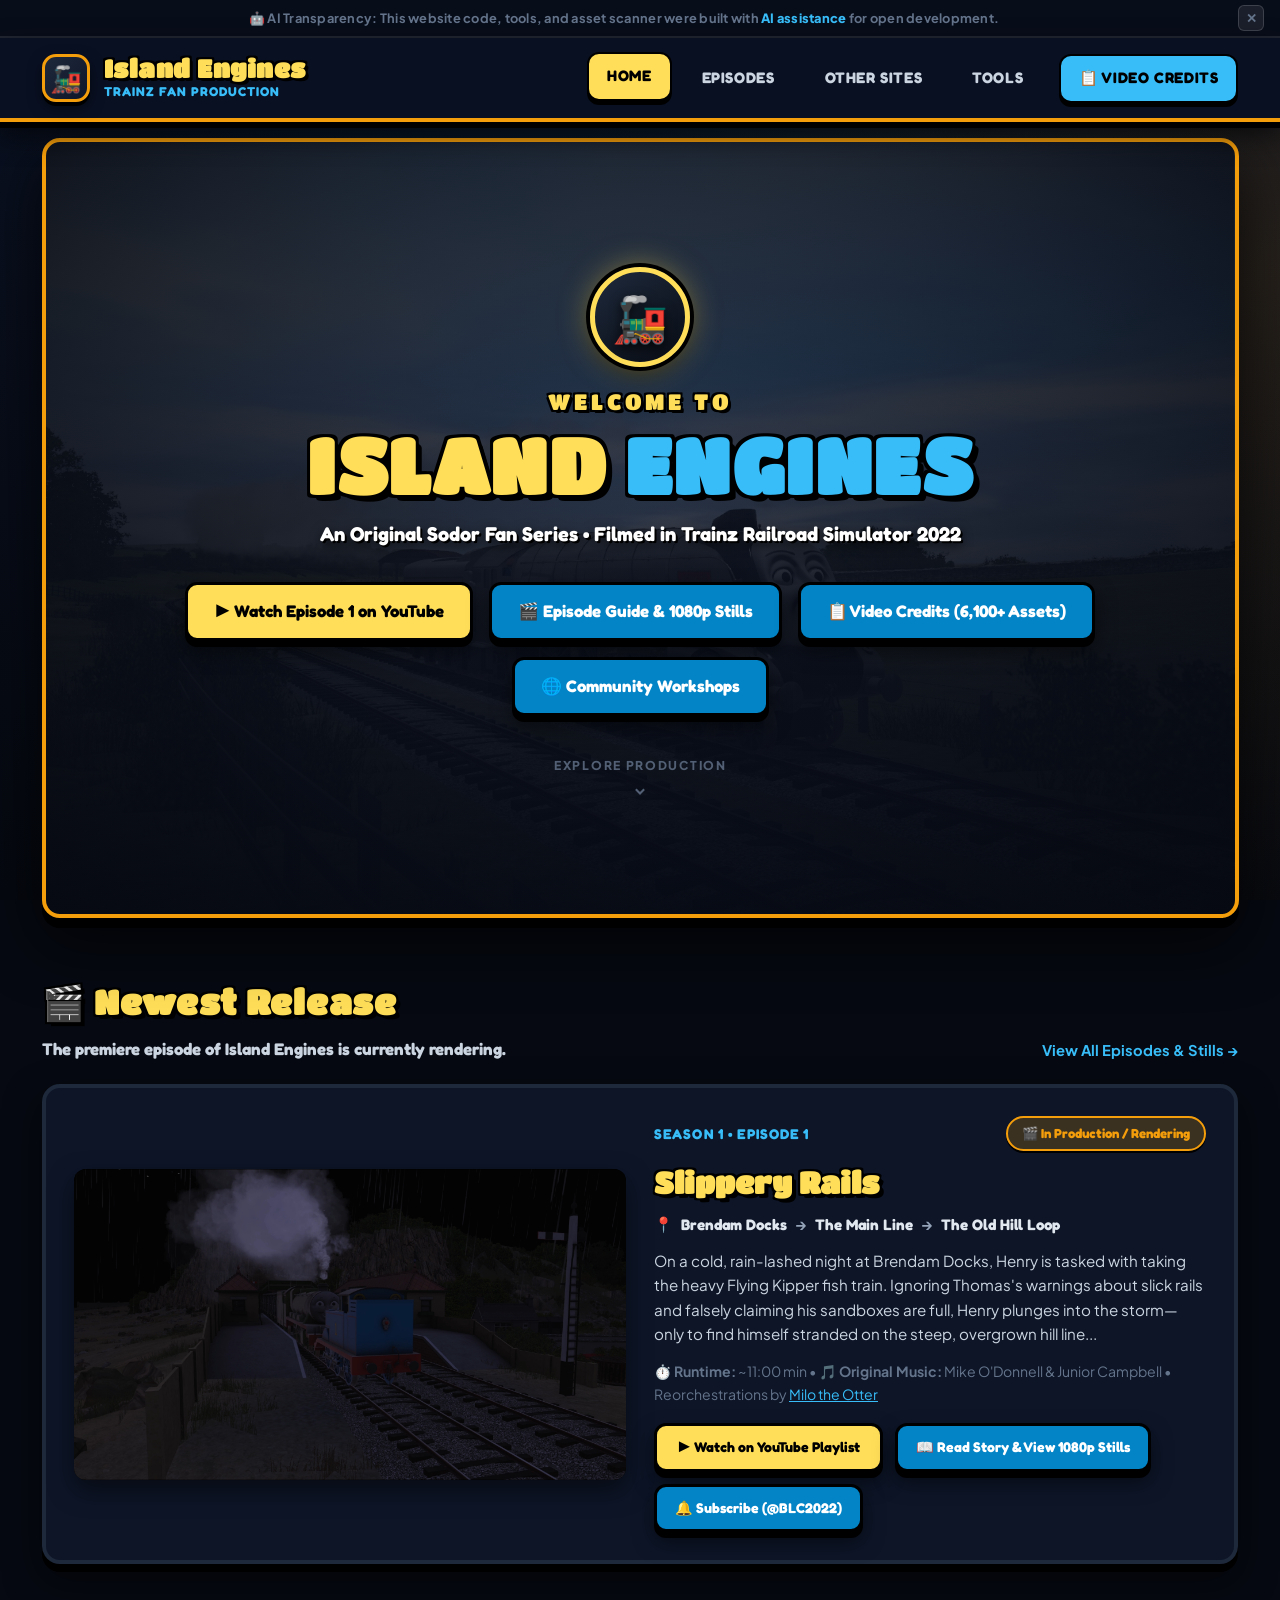
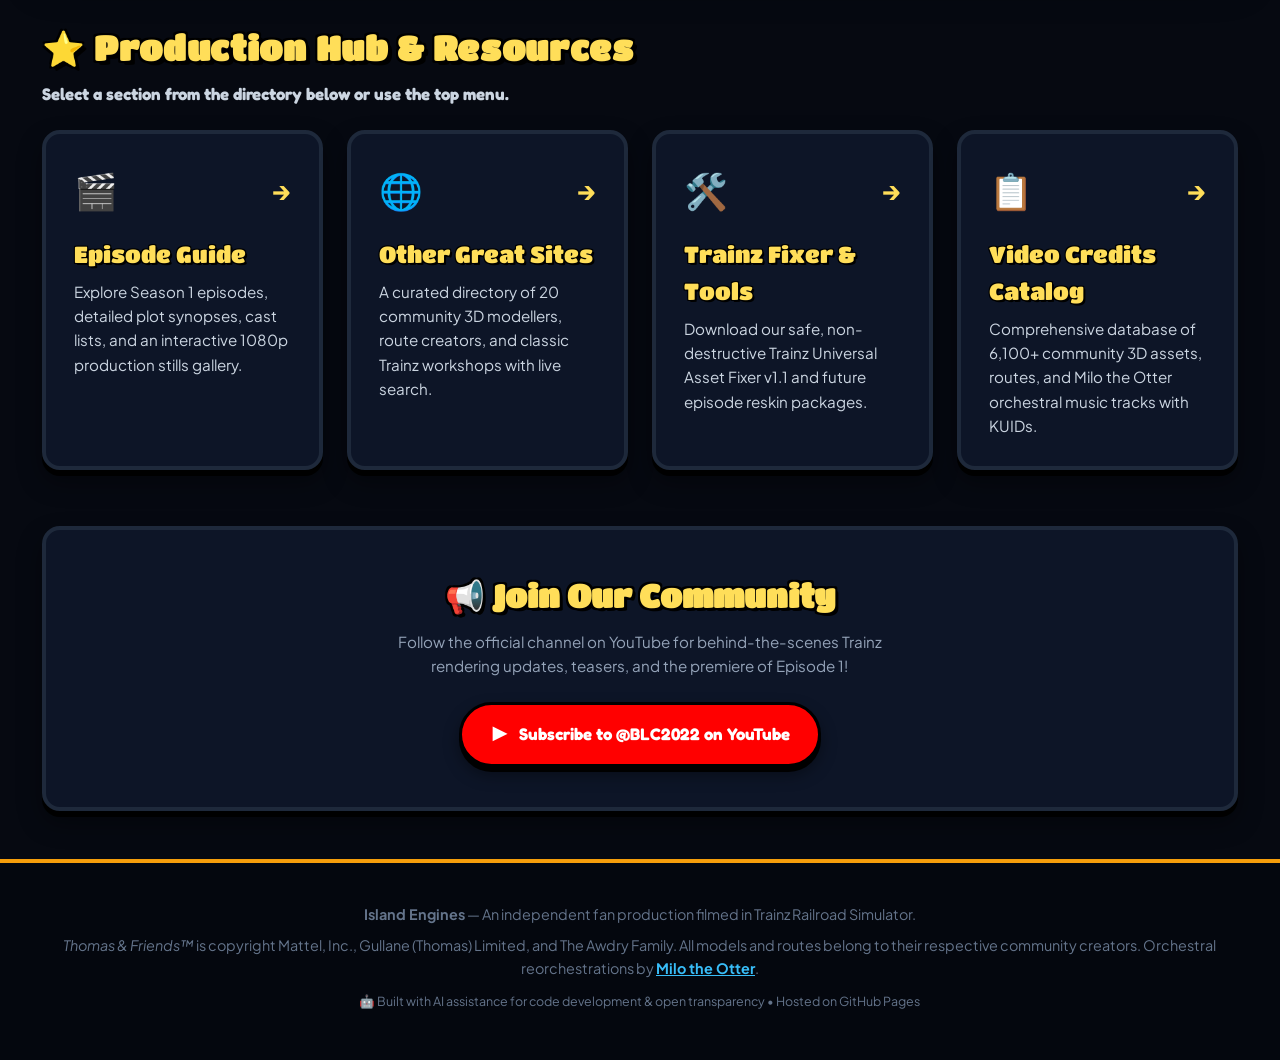
==== commit bd849b1d: "v1.1: Full site polish — hero viewport fill, dismissible AI banner, playlist/channel links, 11min ru" ====
--- a/index.html
+++ b/index.html
@@ -8,12 +8,20 @@
   <link rel="stylesheet" href="style.css" />
   <link rel="preconnect" href="https://fonts.googleapis.com">
   <link rel="preconnect" href="https://fonts.gstatic.com" crossorigin>
+  <script>
+    if (localStorage.getItem('island_engines_ai_notice_dismissed') === '1') {
+      document.documentElement.classList.add('hide-ai-notice');
+    }
+  </script>
 </head>
 <body>
 
-  <!-- AI Transparency Notice -->
-  <div class="ai-notice-bar">
-    🤖 <strong>AI Transparency:</strong> This website code, tools, and asset scanner were built with <span>AI assistance</span> for open development.
+  <!-- AI Transparency Notice (Dismissible) -->
+  <div class="ai-notice-bar" id="ai-notice-bar">
+    <div class="ai-notice-text">
+      🤖 <strong>AI Transparency:</strong> This website code, tools, and asset scanner were built with <span>AI assistance</span> for open development.
+    </div>
+    <button type="button" class="ai-notice-dismiss" id="ai-notice-dismiss" aria-label="Dismiss AI notice" title="Dismiss notice">✕</button>
   </div>
 
   <!-- Studio Header & Navigation -->
@@ -38,11 +46,11 @@
 
   <main class="container">
 
-    <!-- Authentic Community Centerpiece Hero (Matching Sodor Creators Style) -->
+    <!-- Authentic Community Centerpiece Hero (Full Desktop Viewport Framing) -->
     <section class="community-hero">
-      <div class="community-roundel-wrap">
-        <div class="community-roundel">
-          <img src="assets/images/title-island-engines-james.png" alt="Island Engines Roundel" class="community-roundel-img" />
+      <div class="community-crest-badge">
+        <div class="crest-inner-ring" title="Island Engines • Sodor Steamworks">
+          <span class="crest-loco-symbol">🚂</span>
         </div>
       </div>
       <div class="community-welcome-tag">WELCOME TO</div>
@@ -51,14 +59,30 @@
         An Original Sodor Fan Series • Filmed in Trainz Railroad Simulator 2022
       </p>
       <div class="hero-actions">
-        <a href="episodes.html" class="btn-hero-primary">▶ Episode 1: Slippery Rails</a>
-        <a href="credits/index.html" class="btn-hero-secondary">📋 Explore Video Credits (6,100+ Assets)</a>
-        <a href="other-sites.html" class="btn-hero-secondary">🌐 Community Workshops</a>
-      </div>
+        <a href="https://www.youtube.com/playlist?list=PLADdyYBi4BDo" target="_blank" rel="noopener noreferrer" class="btn-hero-primary">
+          ▶ Watch Episode 1 on YouTube
+        </a>
+        <a href="episodes.html" class="btn-hero-secondary">
+          🎬 Episode Guide & 1080p Stills
+        </a>
+        <a href="credits/index.html" class="btn-hero-secondary">
+          📋 Video Credits (6,100+ Assets)
+        </a>
+        <a href="other-sites.html" class="btn-hero-secondary">
+          🌐 Community Workshops
+        </a>
+      </div>
+
+      <a href="#newest-release" class="hero-scroll-btn" aria-label="Scroll down to explore production">
+        <span>EXPLORE PRODUCTION</span>
+        <svg width="20" height="20" viewBox="0 0 24 24" fill="none" stroke="currentColor" stroke-width="2.5">
+          <path d="M7 10l5 5 5-5"/>
+        </svg>
+      </a>
     </section>
 
     <!-- Newest Release Showcase (Compact Teaser) -->
-    <section class="content-section">
+    <section class="content-section" id="newest-release">
       <div class="section-head">
         <div>
           <h2 class="section-title">🎬 Newest Release</h2>
@@ -85,17 +109,24 @@
             📍 <span>Brendam Docks</span> → <span>The Main Line</span> → <span>The Old Hill Loop</span>
           </div>
 
-          <p style="color: #cbd5e1; font-size: 0.95rem; line-height: 1.6; margin-bottom: 18px;">
+          <p style="color: #cbd5e1; font-size: 0.95rem; line-height: 1.6; margin-bottom: 14px;">
             On a cold, rain-lashed night at Brendam Docks, Henry is tasked with taking the heavy Flying Kipper fish train. 
             Ignoring Thomas's warnings about slick rails and falsely claiming his sandboxes are full, Henry plunges into the storm—only to find himself stranded on the steep, overgrown hill line...
           </p>
 
+          <div style="font-size: 0.88rem; color: var(--text-muted); margin-bottom: 18px;">
+            ⏱️ <strong>Runtime:</strong> ~11:00 min • 🎵 <strong>Original Music:</strong> Mike O'Donnell & Junior Campbell • Reorchestrations by <a href="https://www.youtube.com/@OtterBoiMilo" target="_blank" rel="noopener noreferrer" style="color: var(--color-coastal-blue); text-decoration: underline;">Milo the Otter</a>
+          </div>
+
           <div style="display: flex; gap: 12px; flex-wrap: wrap; align-items: center;">
-            <a href="episodes.html" class="btn-hero-primary" style="font-size: 0.88rem; padding: 10px 20px;">
-              📖 Read Full Script & View 1080p Stills
+            <a href="https://www.youtube.com/playlist?list=PLADdyYBi4BDo" target="_blank" rel="noopener noreferrer" class="btn-hero-primary" style="font-size: 0.88rem; padding: 10px 20px;">
+              ▶ Watch on YouTube Playlist
             </a>
-            <a href="https://www.youtube.com/@brawllaunchchannel?sub_confirmation=1" target="_blank" rel="noopener noreferrer" class="btn-hero-secondary" style="font-size: 0.88rem; padding: 10px 18px;">
-              🔔 Subscribe for Premiere
+            <a href="episodes.html" class="btn-hero-secondary" style="font-size: 0.88rem; padding: 10px 18px;">
+              📖 Read Story & View 1080p Stills
+            </a>
+            <a href="https://www.youtube.com/@BLC2022?sub_confirmation=1" target="_blank" rel="noopener noreferrer" class="btn-hero-secondary" style="font-size: 0.88rem; padding: 10px 18px;">
+              🔔 Subscribe (@BLC2022)
             </a>
           </div>
         </div>
@@ -141,7 +172,7 @@
           </div>
           <div class="hub-card-title">Trainz Fixer & Tools</div>
           <div class="hub-card-desc">
-            Download our safe, non-destructive Trainz Universal Asset Fixer v1.0 and future episode reskin packages.
+            Download our safe, non-destructive Trainz Universal Asset Fixer v1.1 and future episode reskin packages.
           </div>
         </a>
 
@@ -158,15 +189,15 @@
       </div>
     </section>
 
-    <!-- Socials & Community Links (Matching Chxnce / Sudrian Railways style) -->
+    <!-- Socials & Community Links -->
     <section class="socials-section">
       <h3 class="socials-title">📢 Join Our Community</h3>
       <p style="color: var(--text-secondary); max-width: 540px; margin: 0 auto; font-size: 0.95rem;">
         Follow the official channel on YouTube for behind-the-scenes Trainz rendering updates, teasers, and the premiere of Episode 1!
       </p>
       <div class="socials-row">
-        <a href="https://www.youtube.com/@brawllaunchchannel?sub_confirmation=1" target="_blank" rel="noopener noreferrer" class="social-btn social-youtube">
-          <span style="font-size: 1.2rem;">▶</span> Subscribe on YouTube
+        <a href="https://www.youtube.com/@BLC2022?sub_confirmation=1" target="_blank" rel="noopener noreferrer" class="social-btn social-youtube">
+          <span style="font-size: 1.2rem;">▶</span> Subscribe to @BLC2022 on YouTube
         </a>
       </div>
     </section>
@@ -179,7 +210,7 @@
       <p>
         <em>Thomas & Friends™</em> is copyright Mattel, Inc., Gullane (Thomas) Limited, and The Awdry Family. 
         All models and routes belong to their respective community creators. 
-        Orchestral reorchestrations by <a href="https://soundcloud.com" target="_blank" rel="noopener">Milo the Otter</a>.
+        Orchestral reorchestrations by <a href="https://www.youtube.com/@OtterBoiMilo" target="_blank" rel="noopener noreferrer">Milo the Otter</a>.
       </p>
       <p style="margin-top: 12px; font-size: 0.78rem; color: var(--text-muted);">
         🤖 Built with AI assistance for code development & open transparency • Hosted on GitHub Pages
@@ -187,5 +218,6 @@
     </div>
   </footer>
 
+  <script src="main.js"></script>
 </body>
 </html>
--- a/style.css
+++ b/style.css
@@ -63,22 +63,61 @@
 }
 
 /* ==========================================================================
-   AI Transparency Bar
-   ========================================================================== */
+   AI Transparency Bar (Dismissible with LocalStorage Persistence)
+   ========================================================================== */
+html.hide-ai-notice .ai-notice-bar {
+  display: none !important;
+}
+
 .ai-notice-bar {
   background: #080d1a;
   border-bottom: 2px solid rgba(255, 255, 255, 0.1);
-  padding: 8px 16px;
+  padding: 8px 48px 8px 16px;
   font-size: 0.8rem;
   font-weight: 700;
   color: var(--text-muted);
   text-align: center;
   letter-spacing: 0.02em;
+  display: flex;
+  align-items: center;
+  justify-content: center;
+  position: relative;
+  transition: opacity 0.25s ease, max-height 0.25s ease, padding 0.25s ease;
+}
+
+.ai-notice-bar.is-dismissed {
+  display: none !important;
 }
 
 .ai-notice-bar span {
   color: var(--color-coastal-blue);
   font-weight: 800;
+}
+
+.ai-notice-dismiss {
+  position: absolute;
+  right: 16px;
+  background: rgba(255, 255, 255, 0.08);
+  border: 1px solid rgba(255, 255, 255, 0.15);
+  color: var(--text-muted);
+  cursor: pointer;
+  border-radius: 6px;
+  width: 26px;
+  height: 26px;
+  display: flex;
+  align-items: center;
+  justify-content: center;
+  font-size: 0.82rem;
+  font-weight: 800;
+  line-height: 1;
+  transition: all 0.2s ease;
+}
+
+.ai-notice-dismiss:hover {
+  background: rgba(239, 68, 68, 0.25);
+  border-color: #ef4444;
+  color: #fff;
+  transform: scale(1.08);
 }
 
 /* ==========================================================================
@@ -278,22 +317,25 @@
 }
 
 /* ==========================================================================
-   Authentic Community Centerpiece Hero
+   Authentic Community Centerpiece Hero (Full First-View Desktop Framing)
    ========================================================================== */
 .community-hero {
   position: relative;
+  min-height: calc(100vh - 120px);
+  min-height: calc(100dvh - 120px);
   background-image: 
-    linear-gradient(180deg, rgba(8, 14, 28, 0.5) 0%, rgba(6, 10, 20, 0.92) 100%),
+    radial-gradient(ellipse at center, rgba(13, 21, 39, 0.45) 0%, rgba(6, 9, 17, 0.92) 100%),
+    linear-gradient(180deg, rgba(8, 14, 28, 0.4) 0%, rgba(6, 10, 20, 0.96) 100%),
     url('assets/images/hero-spencer-mainline.jpg');
   background-size: cover;
-  background-position: center 30%;
+  background-position: center 32%;
   border: 4px solid var(--color-brass);
   border-radius: var(--radius-card);
-  padding: 64px 32px 50px 32px;
-  margin-top: 24px;
-  margin-bottom: 48px;
+  padding: 48px 24px 36px 24px;
+  margin-top: 16px;
+  margin-bottom: 56px;
   text-align: center;
-  box-shadow: 0 8px 0 #000, 0 20px 50px rgba(0, 0, 0, 0.6);
+  box-shadow: 0 10px 0 #000, 0 24px 60px rgba(0, 0, 0, 0.7);
   display: flex;
   flex-direction: column;
   align-items: center;
@@ -301,36 +343,36 @@
   animation: popInBounce 0.8s cubic-bezier(0.34, 1.56, 0.64, 1) both;
 }
 
-.community-roundel-wrap {
+.community-crest-badge {
   position: relative;
-  margin-bottom: 20px;
-}
-
-.community-roundel {
-  width: 160px;
-  height: 160px;
+  margin-bottom: 18px;
+  animation: titleDropIn 0.6s ease both;
+}
+
+.crest-inner-ring {
+  width: 100px;
+  height: 100px;
   border-radius: 50%;
-  background: linear-gradient(135deg, #1e293b 0%, #080c14 100%);
-  border: 6px solid var(--color-gold-bright);
+  background: linear-gradient(145deg, #1e293b 0%, #080c14 100%);
+  border: 5px solid var(--color-gold-bright);
+  box-shadow: 0 0 0 4px #000, 0 0 30px rgba(255, 222, 89, 0.5), 0 8px 20px rgba(0, 0, 0, 0.8);
   display: flex;
   align-items: center;
   justify-content: center;
-  overflow: hidden;
   position: relative;
   animation: roundelGlowPulse 4s infinite ease-in-out;
 }
 
-.community-roundel-img {
-  width: 100%;
-  height: 100%;
-  object-fit: cover;
-  transform: scale(1.15);
+.crest-loco-symbol {
+  font-size: 2.8rem;
+  line-height: 1;
+  filter: drop-shadow(0 4px 6px rgba(0, 0, 0, 0.8));
 }
 
 .community-welcome-tag {
   font-family: var(--font-display);
   font-size: 1.35rem;
-  letter-spacing: 0.16em;
+  letter-spacing: 0.18em;
   text-transform: uppercase;
   color: var(--color-gold-bright);
   text-shadow: -2px -2px 0 #000, 2px -2px 0 #000, -2px 2px 0 #000, 2px 2px 0 #000, 3px 3px 0 #000;
@@ -340,12 +382,12 @@
 
 .community-hero-title {
   font-family: var(--font-display);
-  font-size: clamp(2.6rem, 5.5vw, 4.5rem);
+  font-size: clamp(2.8rem, 6vw, 4.8rem);
   letter-spacing: 0.02em;
   color: var(--color-gold-bright);
   text-transform: uppercase;
   text-shadow: -3px -3px 0 #000, 3px -3px 0 #000, -3px 3px 0 #000, 3px 3px 0 #000, 6px 6px 0 #000;
-  margin-bottom: 10px;
+  margin-bottom: 12px;
   line-height: 1.05;
   animation: titleDropIn 0.8s ease both 0.25s;
 }
@@ -361,8 +403,8 @@
   font-weight: 800;
   color: #fff;
   text-shadow: 2px 2px 0 #000, 0 4px 12px rgba(0, 0, 0, 0.8);
-  max-width: 680px;
-  margin-bottom: 28px;
+  max-width: 720px;
+  margin-bottom: 32px;
   animation: titleDropIn 0.9s ease both 0.35s;
 }
 
@@ -372,6 +414,37 @@
   flex-wrap: wrap;
   justify-content: center;
   animation: slideInUp 0.8s ease both 0.45s;
+}
+
+.hero-scroll-btn {
+  display: inline-flex;
+  flex-direction: column;
+  align-items: center;
+  gap: 6px;
+  color: var(--text-muted);
+  text-decoration: none;
+  font-size: 0.76rem;
+  font-weight: 800;
+  letter-spacing: 0.14em;
+  margin-top: 40px;
+  transition: all 0.2s ease;
+  opacity: 0.8;
+}
+
+.hero-scroll-btn:hover {
+  color: var(--color-gold-bright);
+  opacity: 1;
+  transform: translateY(3px);
+}
+
+.hero-scroll-btn svg {
+  animation: scrollBounce 2s infinite ease-in-out;
+}
+
+@keyframes scrollBounce {
+  0%, 20%, 50%, 80%, 100% { transform: translateY(0); }
+  40% { transform: translateY(6px); }
+  60% { transform: translateY(3px); }
 }
 
 /* 3D Chunky Pop Buttons */
@@ -872,8 +945,8 @@
 }
 
 .dir-icon-avatar {
-  width: 50px;
-  height: 50px;
+  width: 52px;
+  height: 52px;
   background: #15223c;
   border: 2px solid #273859;
   border-radius: 12px;
@@ -883,6 +956,20 @@
   justify-content: center;
   font-size: 1.6rem;
   flex-shrink: 0;
+  overflow: hidden;
+}
+
+.dir-icon-avatar.has-logo {
+  background: #080d19;
+  border-color: var(--color-brass);
+  padding: 4px;
+}
+
+.dir-site-logo-img {
+  width: 100%;
+  height: 100%;
+  object-fit: contain;
+  display: block;
 }
 
 .dir-title {
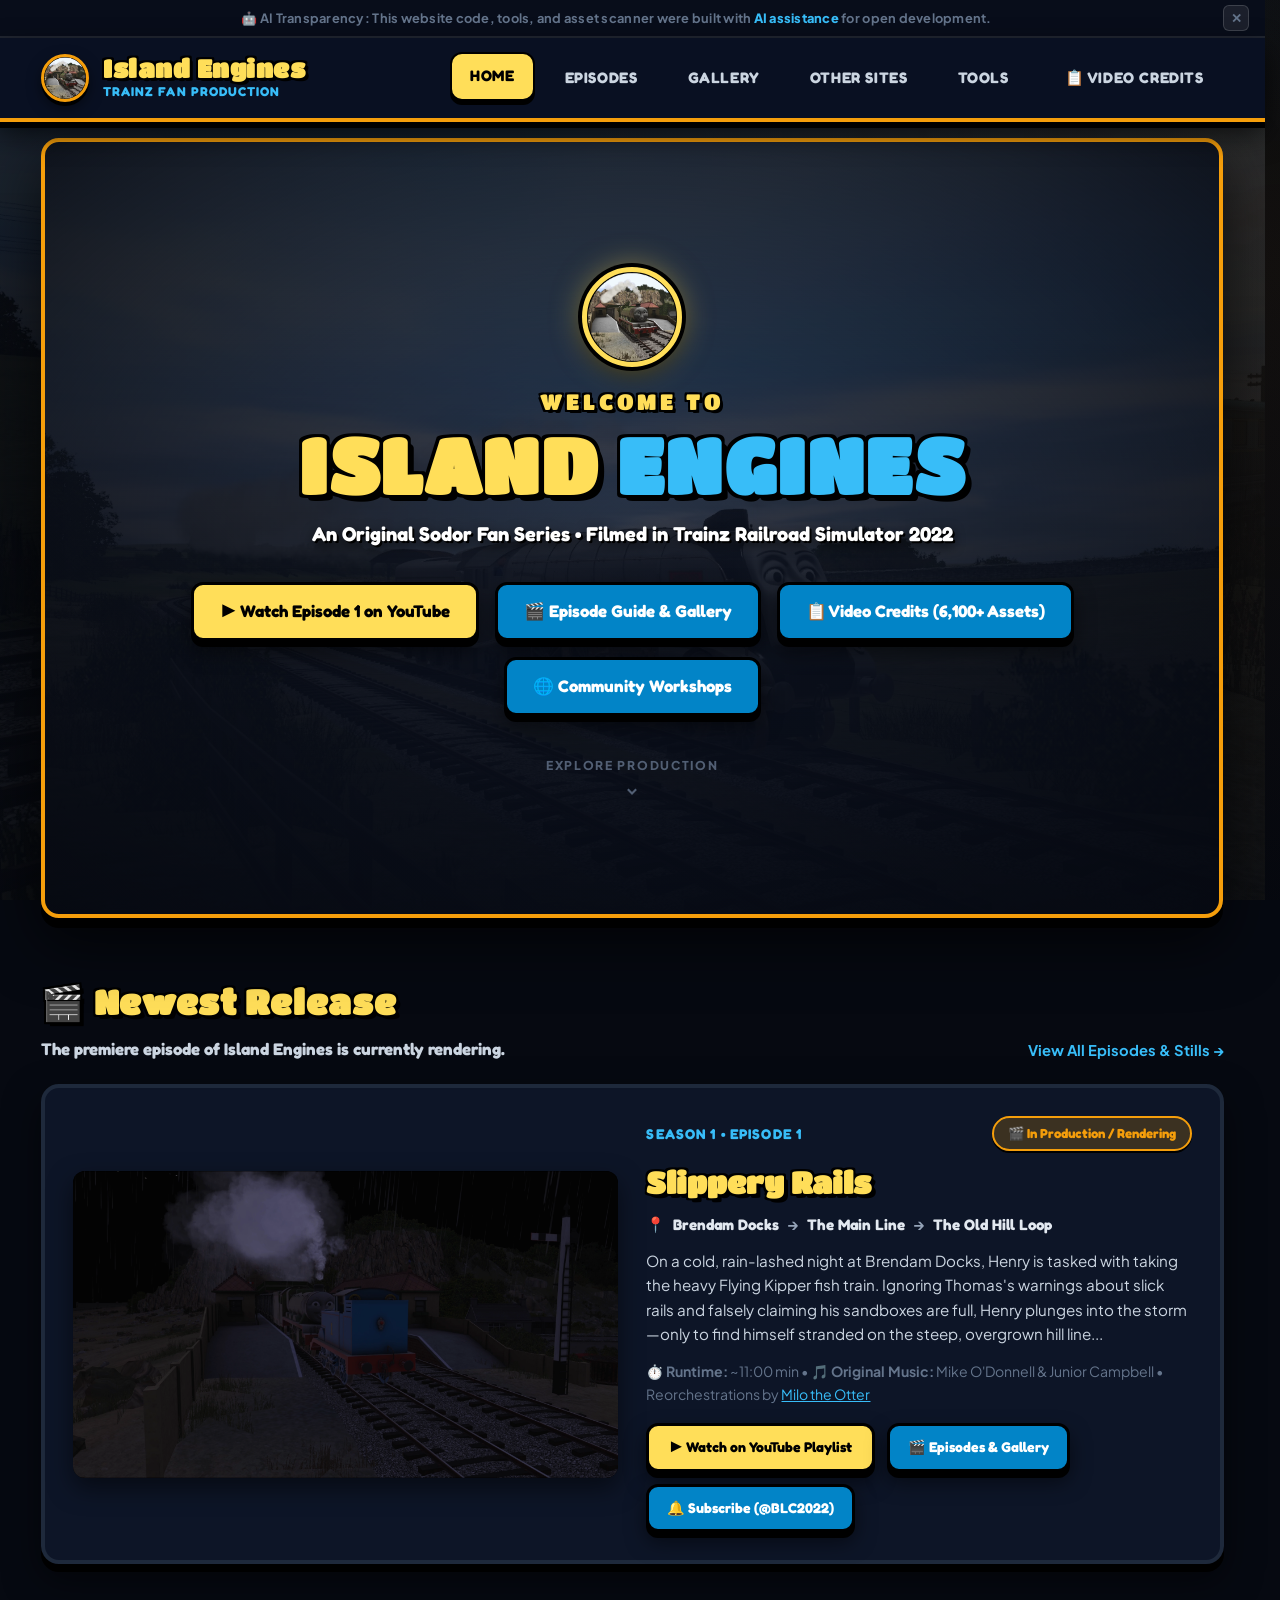
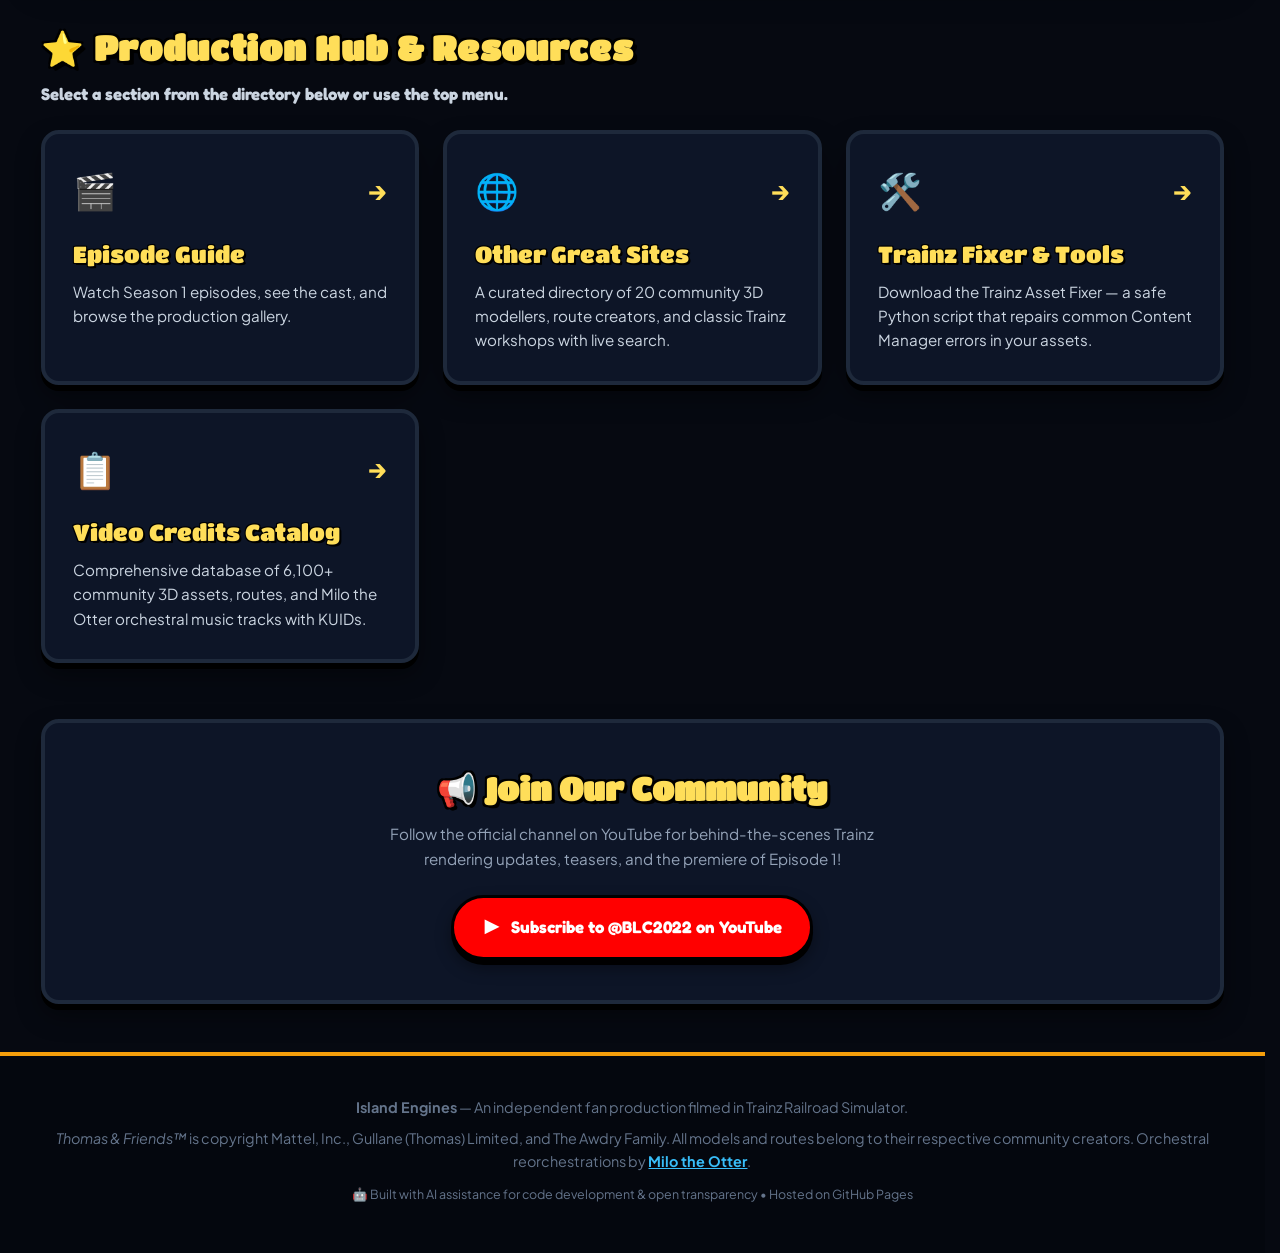
==== commit 85b12cab: "Update Island Engines website: new logo, gallery with keyboard nav, compact episodes, fixer script s" ====
--- a/index.html
+++ b/index.html
@@ -5,6 +5,7 @@
   <meta name="viewport" content="width=device-width, initial-scale=1.0" />
   <title>Island Engines — Official Trainz Production Hub</title>
   <meta name="description" content="Official website for the Island Engines Trainz fan production series. Episodes, news, community workshops directory, tools, and comprehensive video credits." />
+  <link rel="icon" type="image/png" href="assets/images/favicon.png" />
   <link rel="stylesheet" href="style.css" />
   <link rel="preconnect" href="https://fonts.googleapis.com">
   <link rel="preconnect" href="https://fonts.gstatic.com" crossorigin>
@@ -28,7 +29,7 @@
   <header class="site-nav-header">
     <div class="container nav-inner">
       <a href="index.html" class="studio-brand">
-        <div class="studio-logo-badge">🚂</div>
+        <div class="studio-logo-badge"><img src="assets/images/island-engines-logo.png" alt="Island Engines Logo" /></div>
         <div class="studio-title-box">
           <h1>Island Engines</h1>
           <p>Trainz Fan Production</p>
@@ -37,6 +38,7 @@
       <nav class="nav-links-row">
         <a href="index.html" class="nav-item active">Home</a>
         <a href="episodes.html" class="nav-item">Episodes</a>
+        <a href="gallery.html" class="nav-item">Gallery</a>
         <a href="other-sites.html" class="nav-item">Other Sites</a>
         <a href="tools.html" class="nav-item">Tools</a>
         <a href="credits/index.html" class="nav-item credits-btn">📋 Video Credits</a>
@@ -49,8 +51,8 @@
     <!-- Authentic Community Centerpiece Hero (Full Desktop Viewport Framing) -->
     <section class="community-hero">
       <div class="community-crest-badge">
-        <div class="crest-inner-ring" title="Island Engines • Sodor Steamworks">
-          <span class="crest-loco-symbol">🚂</span>
+        <div class="crest-inner-ring" title="Island Engines">
+          <img src="assets/images/island-engines-logo.png" alt="Island Engines Logo" class="crest-loco-img" />
         </div>
       </div>
       <div class="community-welcome-tag">WELCOME TO</div>
@@ -63,7 +65,7 @@
           ▶ Watch Episode 1 on YouTube
         </a>
         <a href="episodes.html" class="btn-hero-secondary">
-          🎬 Episode Guide & 1080p Stills
+          🎬 Episode Guide &amp; Gallery
         </a>
         <a href="credits/index.html" class="btn-hero-secondary">
           📋 Video Credits (6,100+ Assets)
@@ -123,7 +125,7 @@
               ▶ Watch on YouTube Playlist
             </a>
             <a href="episodes.html" class="btn-hero-secondary" style="font-size: 0.88rem; padding: 10px 18px;">
-              📖 Read Story & View 1080p Stills
+              🎬 Episodes &amp; Gallery
             </a>
             <a href="https://www.youtube.com/@BLC2022?sub_confirmation=1" target="_blank" rel="noopener noreferrer" class="btn-hero-secondary" style="font-size: 0.88rem; padding: 10px 18px;">
               🔔 Subscribe (@BLC2022)
@@ -150,7 +152,7 @@
           </div>
           <div class="hub-card-title">Episode Guide</div>
           <div class="hub-card-desc">
-            Explore Season 1 episodes, detailed plot synopses, cast lists, and an interactive 1080p production stills gallery.
+            Watch Season 1 episodes, see the cast, and browse the production gallery.
           </div>
         </a>
 
@@ -172,7 +174,7 @@
           </div>
           <div class="hub-card-title">Trainz Fixer & Tools</div>
           <div class="hub-card-desc">
-            Download our safe, non-destructive Trainz Universal Asset Fixer v1.1 and future episode reskin packages.
+            Download the Trainz Asset Fixer — a safe Python script that repairs common Content Manager errors in your assets.
           </div>
         </a>
 
--- a/style.css
+++ b/style.css
@@ -46,12 +46,18 @@
   padding: 0;
 }
 
+/* Prevent content shift when scrollbar appears/disappears between pages */
+html {
+  scrollbar-gutter: stable;
+}
+
 body {
   background-color: var(--bg-canvas);
   background-image: 
-    radial-gradient(ellipse 90% 60% at 50% -10%, rgba(2, 132, 199, 0.22), transparent 70%),
-    radial-gradient(circle at 100% 30%, rgba(245, 158, 11, 0.12), transparent 50%),
-    linear-gradient(180deg, #0a1122 0%, #05080f 100%);
+    url('assets/images/mainline-connor-express.jpg');
+  background-size: cover;
+  background-position: center top;
+  background-repeat: no-repeat;
   background-attachment: fixed;
   color: var(--text-primary);
   font-family: var(--font-body);
@@ -60,6 +66,25 @@
   display: flex;
   flex-direction: column;
   overflow-x: hidden;
+}
+
+/* Dark cinematic overlay on top of the background photo */
+body::before {
+  content: '';
+  position: fixed;
+  inset: 0;
+  z-index: 0;
+  pointer-events: none;
+  background:
+    radial-gradient(ellipse 90% 60% at 50% -10%, rgba(2, 132, 199, 0.10), transparent 70%),
+    radial-gradient(circle at 100% 30%, rgba(245, 158, 11, 0.06), transparent 50%),
+    linear-gradient(180deg, rgba(6, 9, 17, 0.86) 0%, rgba(5, 8, 15, 0.94) 60%);
+}
+
+/* Ensure all content sits above the overlay */
+body > * {
+  position: relative;
+  z-index: 1;
 }
 
 /* ==========================================================================
@@ -165,14 +190,22 @@
 .studio-logo-badge {
   width: 48px;
   height: 48px;
-  background: linear-gradient(135deg, #1e293b 0%, #0f172a 100%);
+  border-radius: 50%;
   border: 3px solid var(--color-brass);
-  border-radius: 14px;
+  background: #000;
   display: flex;
   align-items: center;
   justify-content: center;
-  font-size: 1.6rem;
+  overflow: hidden;
   box-shadow: 0 4px 0 #000, 0 6px 14px rgba(0, 0, 0, 0.5);
+  flex-shrink: 0;
+}
+
+.studio-logo-badge img {
+  width: 100%;
+  height: 100%;
+  object-fit: cover;
+  display: block;
 }
 
 .studio-title-box h1 {
@@ -235,18 +268,7 @@
 }
 
 .nav-item.credits-btn {
-  background: var(--color-coastal-blue);
-  color: #000 !important;
-  border: 2px solid #000;
-  box-shadow: 0 4px 0 #000;
   margin-left: 6px;
-  font-weight: 900;
-}
-
-.nav-item.credits-btn:hover {
-  background: #7dd3fc;
-  transform: translateY(-3px);
-  box-shadow: 0 6px 0 #000;
 }
 
 /* ==========================================================================
@@ -353,20 +375,22 @@
   width: 100px;
   height: 100px;
   border-radius: 50%;
-  background: linear-gradient(145deg, #1e293b 0%, #080c14 100%);
+  background: #000;
   border: 5px solid var(--color-gold-bright);
   box-shadow: 0 0 0 4px #000, 0 0 30px rgba(255, 222, 89, 0.5), 0 8px 20px rgba(0, 0, 0, 0.8);
   display: flex;
   align-items: center;
   justify-content: center;
   position: relative;
+  overflow: hidden;
   animation: roundelGlowPulse 4s infinite ease-in-out;
 }
 
-.crest-loco-symbol {
-  font-size: 2.8rem;
-  line-height: 1;
-  filter: drop-shadow(0 4px 6px rgba(0, 0, 0, 0.8));
+.crest-loco-img {
+  width: 100%;
+  height: 100%;
+  object-fit: cover;
+  display: block;
 }
 
 .community-welcome-tag {
@@ -1172,6 +1196,63 @@
   transform: rotate(90deg) scale(1.1);
 }
 
+.lightbox-nav-btn {
+  position: absolute;
+  top: 50%;
+  transform: translateY(-50%);
+  width: 54px;
+  height: 54px;
+  border-radius: 50%;
+  background: var(--bg-surface-elevated);
+  border: 3px solid var(--color-gold-bright);
+  box-shadow: 0 4px 0 #000, 0 6px 16px rgba(0, 0, 0, 0.6);
+  color: var(--color-gold-bright);
+  font-family: var(--font-heading);
+  font-size: 2.2rem;
+  font-weight: 900;
+  display: flex;
+  align-items: center;
+  justify-content: center;
+  cursor: pointer;
+  z-index: 10;
+  transition: all 0.2s cubic-bezier(0.34, 1.56, 0.64, 1);
+  user-select: none;
+  line-height: 1;
+  padding-bottom: 5px;
+}
+
+.lightbox-prev {
+  left: 18px;
+}
+
+.lightbox-next {
+  right: 18px;
+}
+
+.lightbox-nav-btn:hover {
+  background: var(--color-gold-bright);
+  color: #000;
+  border-color: #000;
+  transform: translateY(-50%) scale(1.12);
+  box-shadow: 0 6px 0 #000, 0 10px 24px rgba(255, 222, 89, 0.35);
+}
+
+.lightbox-nav-btn:active {
+  transform: translateY(-50%) scale(0.96);
+  box-shadow: 0 2px 0 #000;
+}
+
+@media (max-width: 768px) {
+  .lightbox-nav-btn {
+    width: 44px;
+    height: 44px;
+    font-size: 1.7rem;
+    padding-bottom: 3px;
+  }
+  .lightbox-prev { left: 8px; }
+  .lightbox-next { right: 8px; }
+}
+
 .lightbox-media-box {
   width: 100%;
   max-height: calc(94vh - 80px);
@@ -1199,6 +1280,12 @@
   background: var(--bg-surface);
   border-top: 3px solid #000;
   line-height: 1.5;
+}
+
+.lightbox-caption-text:empty {
+  display: none;
+  padding: 0;
+  border-top: none;
 }
 
 /* ==========================================================================
@@ -1224,6 +1311,295 @@
   font-weight: 700;
 }
 
+/* Wide container variant for spacious full-width showcases */
+.container-wide {
+  width: 98.5%;
+  max-width: 1880px;
+  margin: 0 auto;
+  padding: 0 8px;
+}
+
+/* ==========================================================================
+   Workshop Map Hero — Playful Showcase Layout (Other Sites Page)
+   ========================================================================== */
+.workshop-map-hero {
+  position: relative;
+  min-height: calc(100vh - 138px);
+  min-height: calc(100dvh - 138px);
+  background:
+    radial-gradient(ellipse 85% 75% at 50% 50%, rgba(13, 21, 39, 0.60) 0%, rgba(6, 9, 17, 0.96) 100%),
+    url('assets/images/connor-trackside-view.jpg');
+  background-size: cover;
+  background-position: center;
+  border: 4px solid var(--color-brass);
+  border-radius: var(--radius-card);
+  margin-top: 18px;
+  margin-bottom: 22px;
+  padding: 28px 24px 32px 24px;
+  overflow: hidden;
+  box-shadow: 0 8px 0 #000, 0 20px 48px rgba(0, 0, 0, 0.7);
+  display: flex;
+  flex-direction: column;
+  justify-content: space-between;
+  align-items: center;
+}
+
+.map-hero-header {
+  display: flex;
+  flex-direction: column;
+  align-items: center;
+  text-align: center;
+  margin-bottom: 8px;
+}
+
+.map-hero-title {
+  font-family: var(--font-display);
+  font-size: clamp(1.8rem, 3vw, 2.8rem);
+  color: var(--color-gold-bright);
+  text-transform: uppercase;
+  text-shadow: -2px -2px 0 #000, 2px -2px 0 #000, -2px 2px 0 #000, 2px 2px 0 #000, 4px 4px 0 #000;
+  text-align: center;
+  margin-bottom: 4px;
+  animation: titleDropIn 0.8s ease both 0.1s;
+}
+
+.map-hero-subtitle {
+  font-family: var(--font-heading);
+  font-size: 0.92rem;
+  font-weight: 800;
+  color: #cbd5e1;
+  text-shadow: 1px 1px 0 #000, 0 3px 8px rgba(0, 0, 0, 0.8);
+  text-align: center;
+  max-width: 620px;
+  margin-bottom: 0;
+  animation: titleDropIn 0.9s ease both 0.25s;
+}
+
+/* Staggered organic scatter layout — 5 on Row 1, 6 on Row 2, 5 on Row 3 */
+.map-logo-scatter {
+  display: flex;
+  flex-wrap: wrap;
+  justify-content: space-around;
+  align-content: space-around;
+  flex: 1;
+  width: 100%;
+  max-width: 1800px;
+  padding: 8px 12px;
+  animation: slideInUp 0.8s ease both 0.35s;
+}
+
+.map-logo-item {
+  position: relative;
+  display: flex;
+  flex-direction: column;
+  align-items: center;
+  text-decoration: none;
+  padding: 4px 6px;
+  transition: all 0.28s ease;
+  animation: popInBounce 0.6s cubic-bezier(0.34, 1.56, 0.64, 1) both;
+}
+
+/* Row 1: 5 workshops spaced wide */
+.map-logo-item:nth-child(1),
+.map-logo-item:nth-child(2),
+.map-logo-item:nth-child(3),
+.map-logo-item:nth-child(4),
+.map-logo-item:nth-child(5) {
+  width: calc(20% - 24px);
+}
+
+/* Row 2: 6 workshops nested between Row 1 positions */
+.map-logo-item:nth-child(6),
+.map-logo-item:nth-child(7),
+.map-logo-item:nth-child(8),
+.map-logo-item:nth-child(9),
+.map-logo-item:nth-child(10),
+.map-logo-item:nth-child(11) {
+  width: calc(16.666% - 20px);
+}
+
+/* Row 3: 5 workshops spaced wide */
+.map-logo-item:nth-child(12),
+.map-logo-item:nth-child(13),
+.map-logo-item:nth-child(14),
+.map-logo-item:nth-child(15),
+.map-logo-item:nth-child(16) {
+  width: calc(20% - 24px);
+}
+
+/* Organic vertical offsets: playful scatter without collisions */
+.map-logo-item:nth-child(1)  { margin-top: 14px; animation-delay: 0.12s; }
+.map-logo-item:nth-child(2)  { margin-top: -12px; animation-delay: 0.18s; }
+.map-logo-item:nth-child(3)  { margin-top: 18px; animation-delay: 0.24s; }
+.map-logo-item:nth-child(4)  { margin-top: -10px; animation-delay: 0.30s; }
+.map-logo-item:nth-child(5)  { margin-top: 12px; animation-delay: 0.36s; }
+
+.map-logo-item:nth-child(6)  { margin-top: -14px; animation-delay: 0.42s; }
+.map-logo-item:nth-child(7)  { margin-top: 16px; animation-delay: 0.48s; }
+.map-logo-item:nth-child(8)  { margin-top: -12px; animation-delay: 0.54s; }
+.map-logo-item:nth-child(9)  { margin-top: 14px; animation-delay: 0.60s; }
+.map-logo-item:nth-child(10) { margin-top: -16px; animation-delay: 0.65s; }
+.map-logo-item:nth-child(11) { margin-top: 10px; animation-delay: 0.70s; }
+
+.map-logo-item:nth-child(12) { margin-top: -10px; animation-delay: 0.75s; }
+.map-logo-item:nth-child(13) { margin-top: 16px; animation-delay: 0.80s; }
+.map-logo-item:nth-child(14) { margin-top: -12px; animation-delay: 0.85s; }
+.map-logo-item:nth-child(15) { margin-top: 14px; animation-delay: 0.90s; }
+.map-logo-item:nth-child(16) { margin-top: -8px; animation-delay: 0.95s; }
+
+.map-logo-item:hover {
+  transform: scale(1.2) translateY(-6px) !important;
+  z-index: 20;
+}
+
+/* Free-floating transparent badges without harsh yellow circles */
+.map-logo-badge {
+  width: 100%;
+  height: 90px;
+  display: flex;
+  align-items: center;
+  justify-content: center;
+  padding: 4px;
+  transition: all 0.28s ease;
+}
+
+/* Featured logos slightly larger */
+.map-logo-item.featured .map-logo-badge {
+  height: 106px;
+}
+
+.map-logo-badge img {
+  max-width: 100%;
+  max-height: 100%;
+  object-fit: contain;
+  display: block;
+  filter: drop-shadow(0 5px 12px rgba(0, 0, 0, 0.85));
+  transition: filter 0.28s ease;
+}
+
+.map-logo-item:hover .map-logo-badge img {
+  filter: drop-shadow(0 0 16px rgba(255, 222, 89, 0.9)) drop-shadow(0 8px 20px rgba(0, 0, 0, 0.95));
+}
+
+.map-logo-name {
+  font-family: var(--font-heading);
+  font-size: 0.76rem;
+  font-weight: 800;
+  color: #fff;
+  text-shadow: 1px 1px 0 #000, 0 3px 8px rgba(0, 0, 0, 0.9);
+  text-align: center;
+  margin-top: 6px;
+  max-width: 130px;
+  line-height: 1.2;
+  transition: color 0.2s ease;
+}
+
+.map-logo-item:hover .map-logo-name {
+  color: var(--color-gold-bright);
+}
+
+/* ==========================================================================
+   F11 Fullscreen & Tall Display Dynamic Scaling (height >= 920px)
+   ========================================================================== */
+@media (min-height: 920px) {
+  /* Global: nav and spacing breathe more on tall displays */
+  .nav-inner {
+    height: 92px;
+  }
+  .studio-title-box h1 {
+    font-size: 1.75rem;
+  }
+  .studio-logo-badge {
+    width: 54px;
+    height: 54px;
+    font-size: 1.8rem;
+  }
+  .container {
+    padding: 0 24px;
+  }
+  .section-title {
+    font-size: clamp(2rem, 3.5vw, 3rem);
+  }
+  .section-subtitle {
+    font-size: 1.1rem;
+  }
+
+  .workshop-map-hero {
+    min-height: calc(100vh - 145px);
+    margin-top: 22px;
+    margin-bottom: 24px;
+    padding: 44px 36px 52px 36px;
+  }
+  .map-hero-title {
+    font-size: clamp(2.6rem, 4vw, 3.6rem);
+    margin-bottom: 6px;
+  }
+  .map-hero-subtitle {
+    font-size: 1.15rem;
+    margin-bottom: 32px;
+  }
+  .map-logo-scatter {
+    gap: 36px 18px;
+  }
+  .map-logo-badge {
+    height: 118px;
+  }
+  .map-logo-item.featured .map-logo-badge {
+    height: 138px;
+  }
+  .map-logo-name {
+    font-size: 0.84rem;
+    margin-top: 8px;
+    max-width: 140px;
+  }
+}
+
+@media (max-width: 1200px) {
+  .map-logo-scatter {
+    grid-template-columns: repeat(4, 1fr);
+    gap: 20px 16px;
+  }
+}
+
+@media (max-width: 640px) {
+  .map-logo-scatter {
+    grid-template-columns: repeat(2, 1fr);
+    gap: 16px 12px;
+  }
+}
+
+/* Divider between map hero and directory */
+.map-to-grid-divider {
+  text-align: center;
+  margin: 0 0 32px 0;
+  padding: 16px 0;
+}
+
+.map-to-grid-divider span {
+  font-family: var(--font-heading);
+  font-size: 0.9rem;
+  font-weight: 800;
+  color: var(--text-muted);
+  text-transform: uppercase;
+  letter-spacing: 0.12em;
+  padding: 0 20px;
+  position: relative;
+}
+
+.map-to-grid-divider span::before,
+.map-to-grid-divider span::after {
+  content: '';
+  position: absolute;
+  top: 50%;
+  width: 60px;
+  height: 3px;
+  background: var(--color-brass);
+  border-radius: 2px;
+}
+
+.map-to-grid-divider span::before { right: 100%; }
+.map-to-grid-divider span::after { left: 100%; }
+
 /* ==========================================================================
    Responsive Rules
    ========================================================================== */
@@ -1240,6 +1616,18 @@
   .community-hero-title {
     font-size: 2.8rem;
   }
+  .workshop-map-hero {
+    min-height: auto;
+    padding: 36px 20px;
+  }
+  .map-logo-badge {
+    width: 90px;
+    height: 90px;
+  }
+  .map-logo-item.featured .map-logo-badge {
+    width: 110px;
+    height: 110px;
+  }
 }
 
 @media (max-width: 768px) {
@@ -1257,4 +1645,28 @@
   .lightbox-backdrop {
     padding: 10px;
   }
-}
+  .map-logo-scatter {
+    gap: 14px;
+  }
+  .map-logo-badge {
+    width: 72px;
+    height: 72px;
+    padding: 5px;
+  }
+  .map-logo-item.featured .map-logo-badge {
+    width: 90px;
+    height: 90px;
+  }
+  .map-logo-name {
+    font-size: 0.68rem;
+    max-width: 80px;
+  }
+  /* Remove tilts on mobile — keep clean */
+  .map-logo-item:nth-child(odd),
+  .map-logo-item:nth-child(even),
+  .map-logo-item:nth-child(3n),
+  .map-logo-item:nth-child(4n+1) {
+    transform: none;
+  }
+}
+
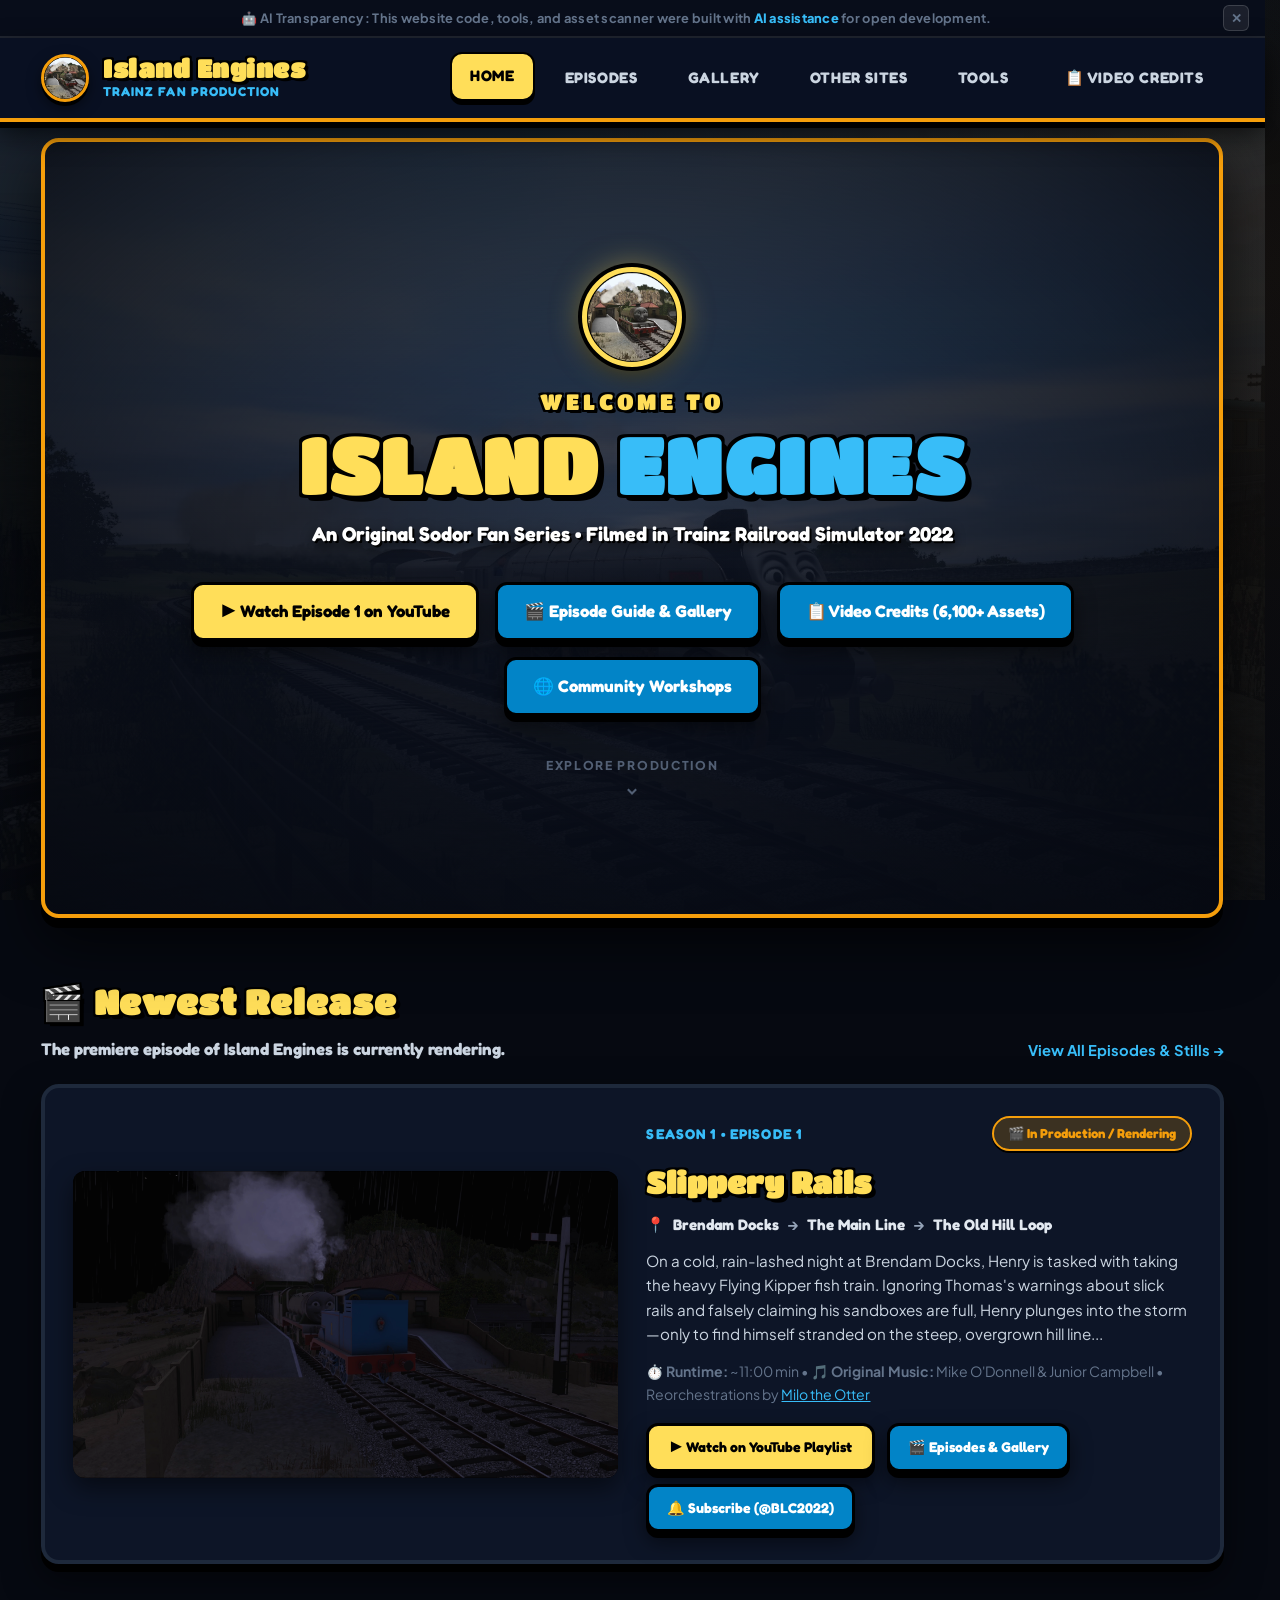
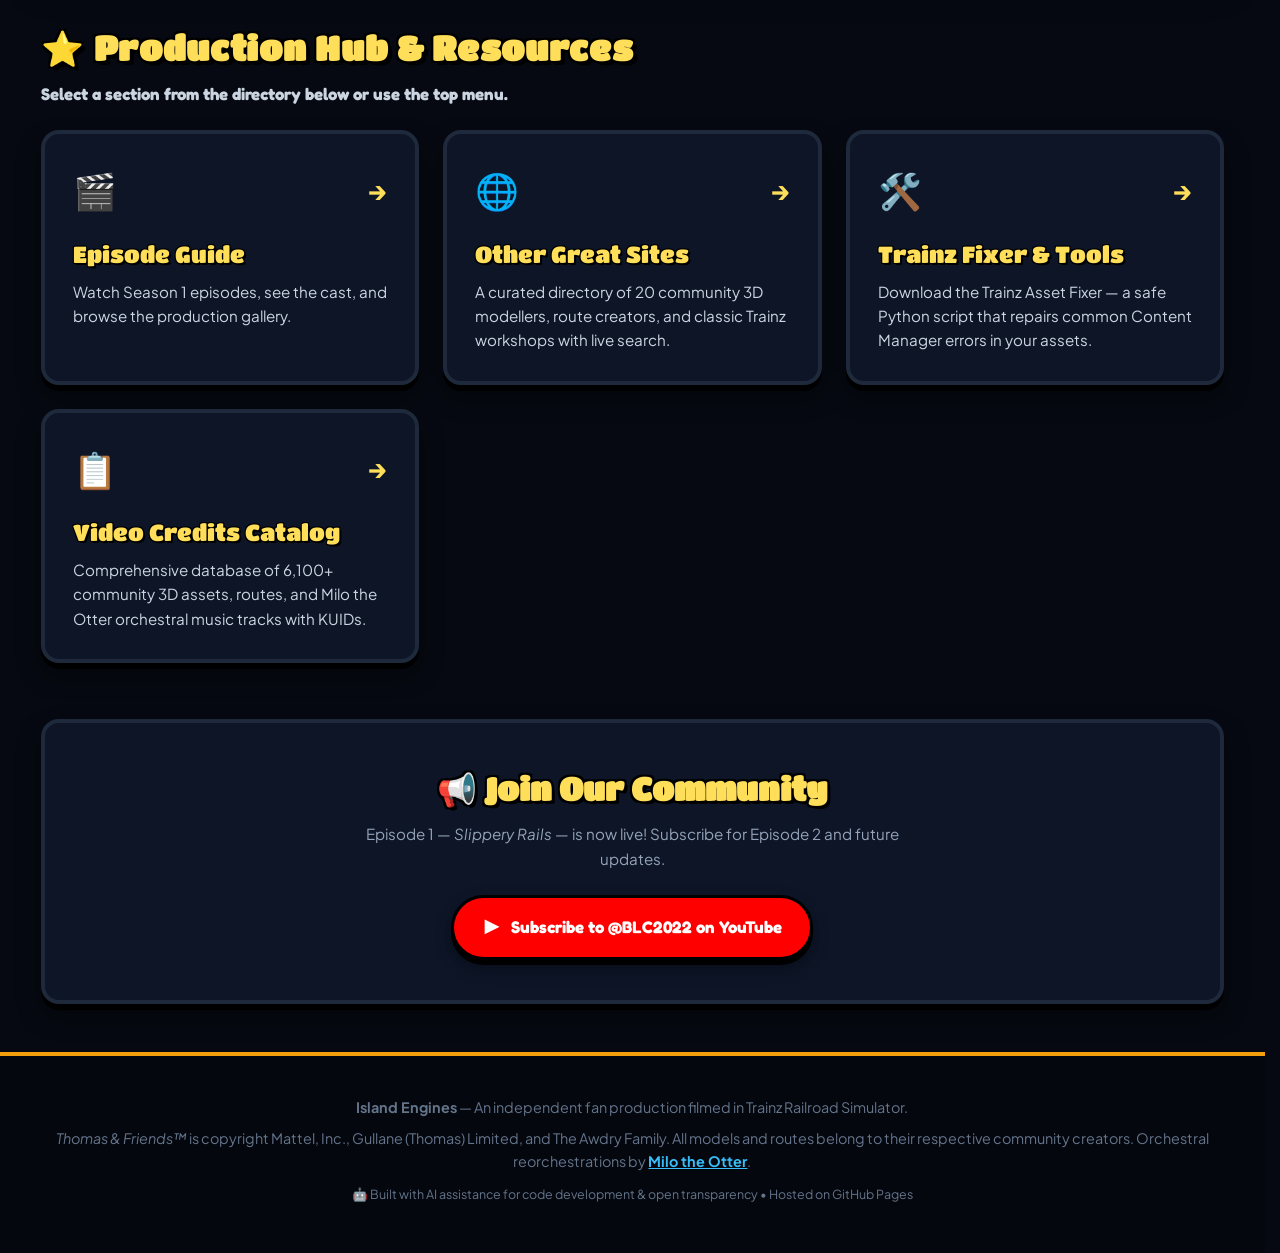
==== commit 0f779de1: "Update: Episode 1 now live, remove outdated rendering updates text" ====
--- a/index.html
+++ b/index.html
@@ -195,7 +195,7 @@
     <section class="socials-section">
       <h3 class="socials-title">📢 Join Our Community</h3>
       <p style="color: var(--text-secondary); max-width: 540px; margin: 0 auto; font-size: 0.95rem;">
-        Follow the official channel on YouTube for behind-the-scenes Trainz rendering updates, teasers, and the premiere of Episode 1!
+        Episode 1 — <em>Slippery Rails</em> — is now live! Subscribe for Episode 2 and future updates.
       </p>
       <div class="socials-row">
         <a href="https://www.youtube.com/@BLC2022?sub_confirmation=1" target="_blank" rel="noopener noreferrer" class="social-btn social-youtube">
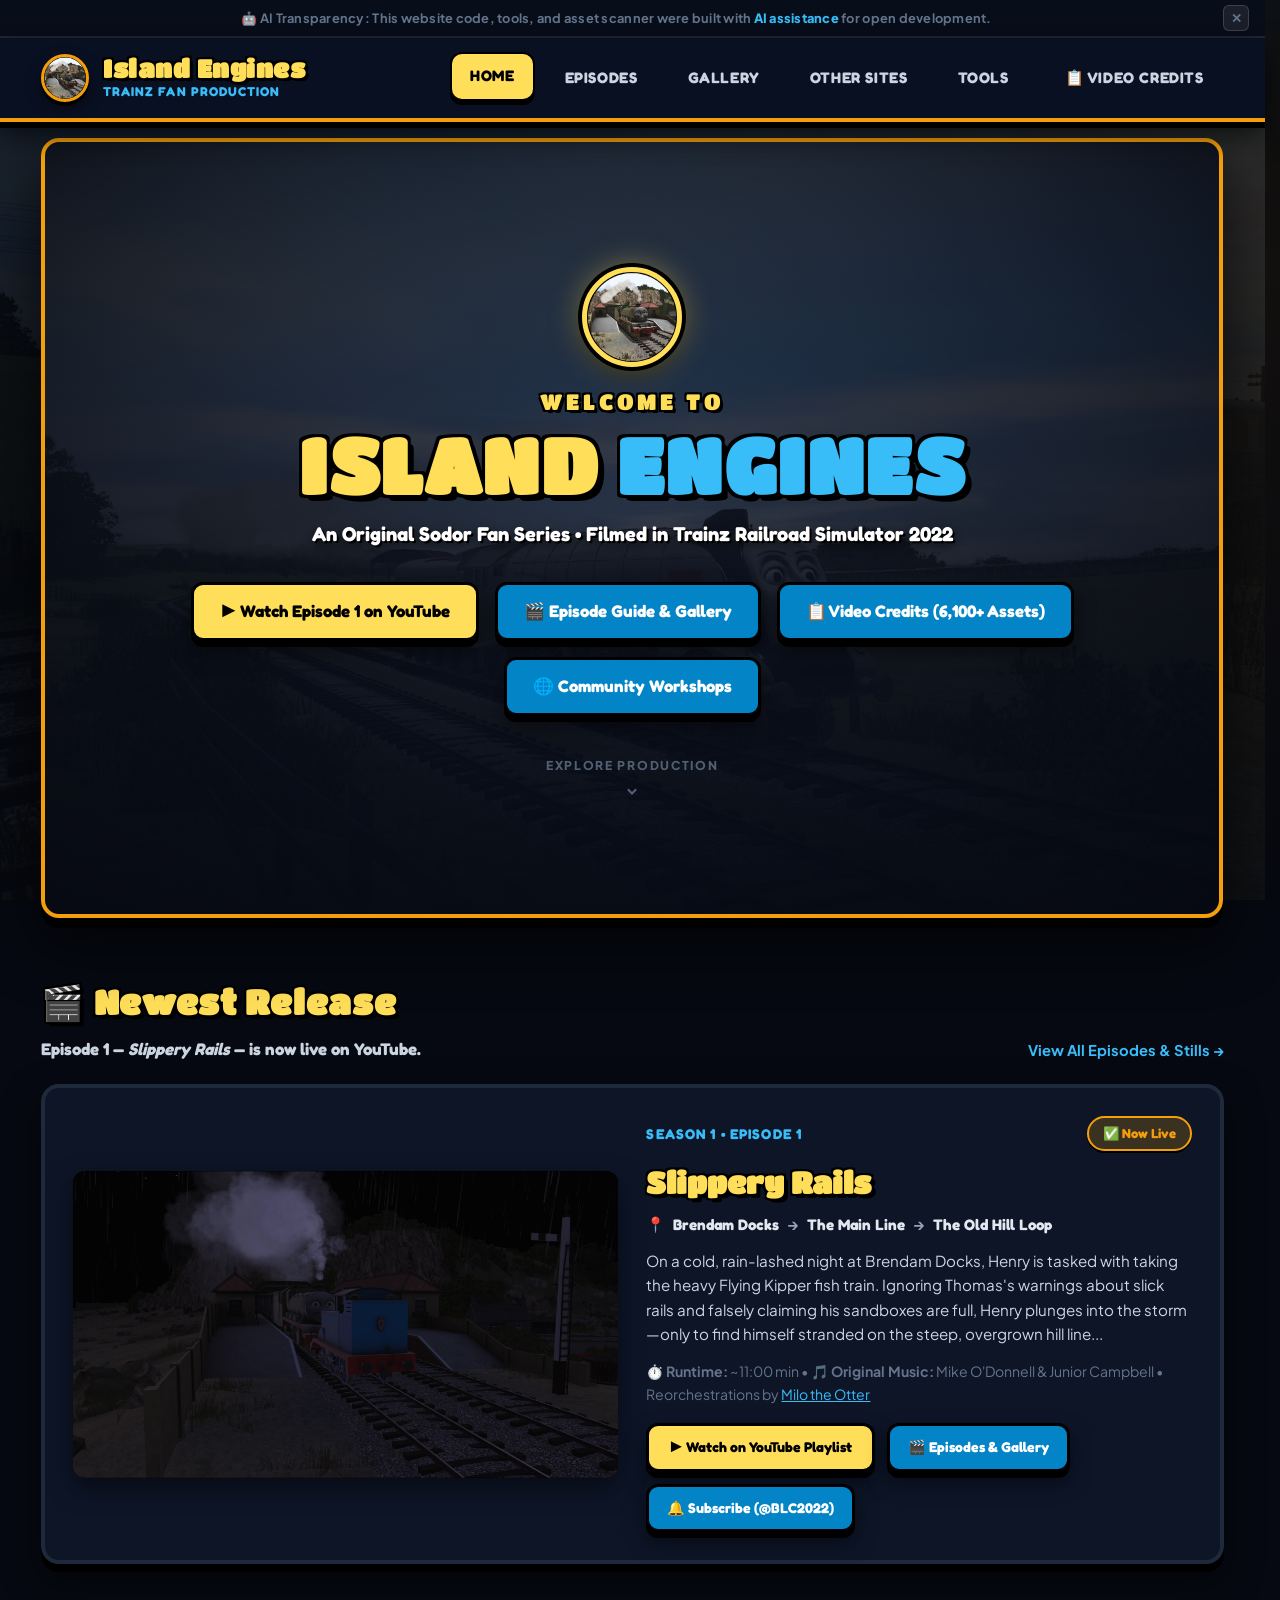
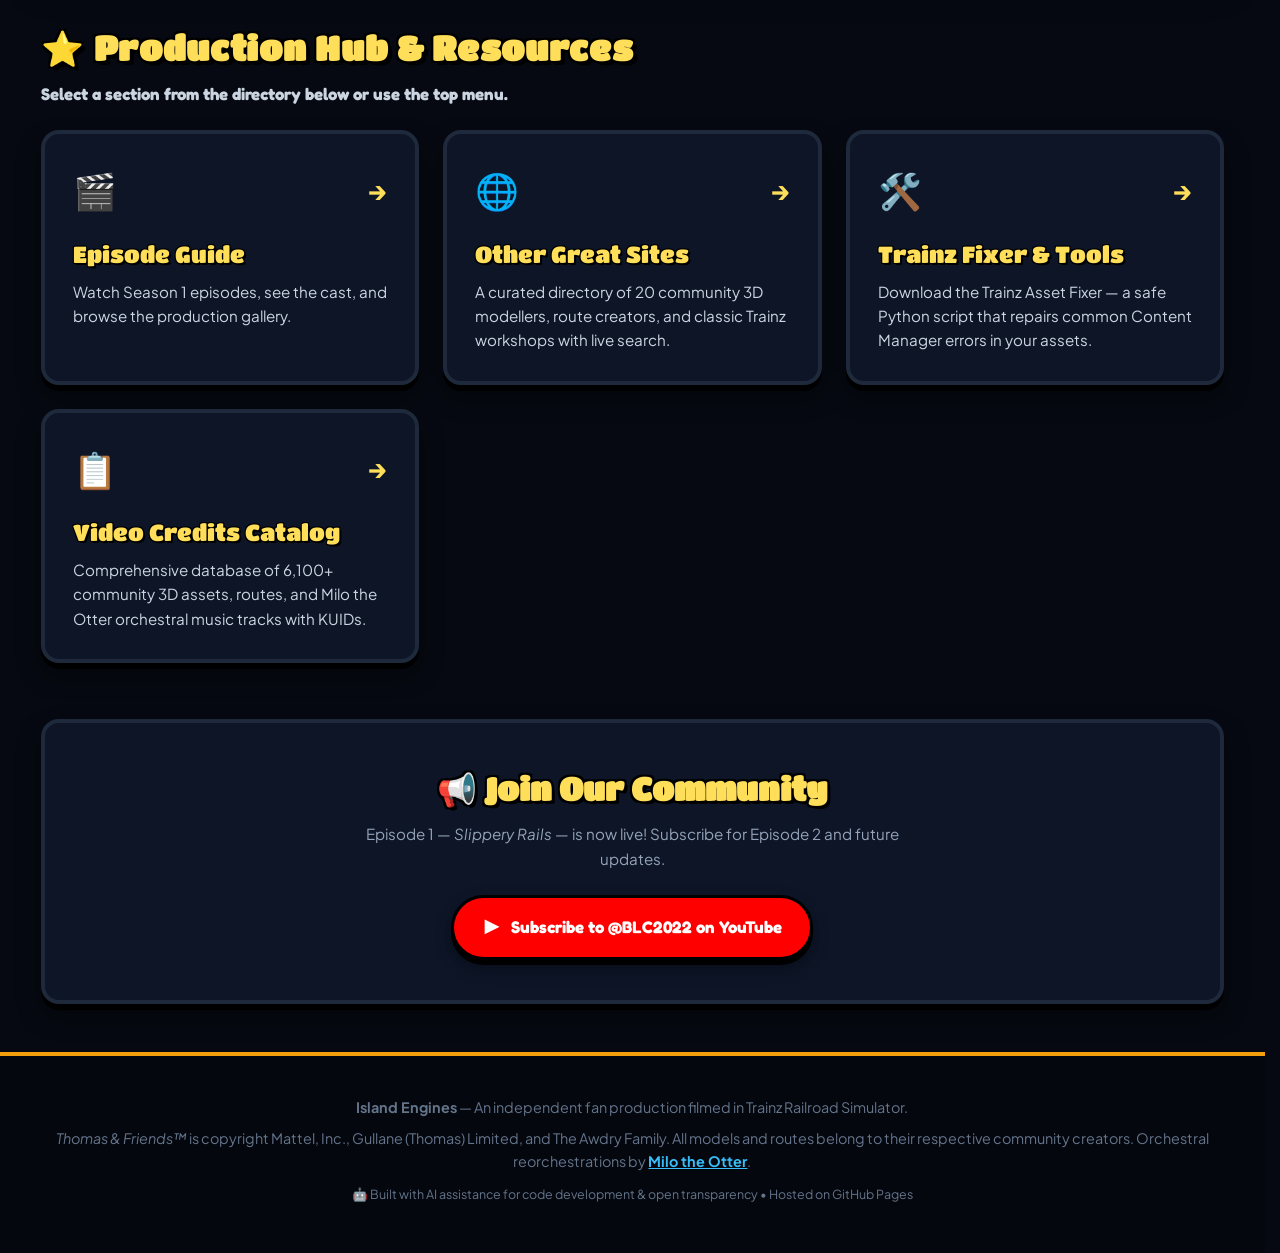
==== commit 58affc69: "Fix: Episode 1 now live, update status pills and subtitle" ====
--- a/index.html
+++ b/index.html
@@ -88,7 +88,7 @@
       <div class="section-head">
         <div>
           <h2 class="section-title">🎬 Newest Release</h2>
-          <p class="section-subtitle">The premiere episode of Island Engines is currently rendering.</p>
+          <p class="section-subtitle">Episode 1 — <em>Slippery Rails</em> — is now live on YouTube.</p>
         </div>
         <a href="episodes.html" style="color: var(--color-coastal-blue); font-weight: 700; text-decoration: none; font-size: 0.92rem;">
           View All Episodes & Stills →
@@ -103,7 +103,7 @@
         <div>
           <div class="ep-header-line" style="margin-bottom: 8px;">
             <span class="ep-num-tag">SEASON 1 • EPISODE 1</span>
-            <span class="ep-status-pill">🎬 In Production / Rendering</span>
+            <span class="ep-status-pill">✅ Now Live</span>
           </div>
 
           <h3 class="ep-main-title" style="font-size: 1.85rem; margin-bottom: 6px;">Slippery Rails</h3>
